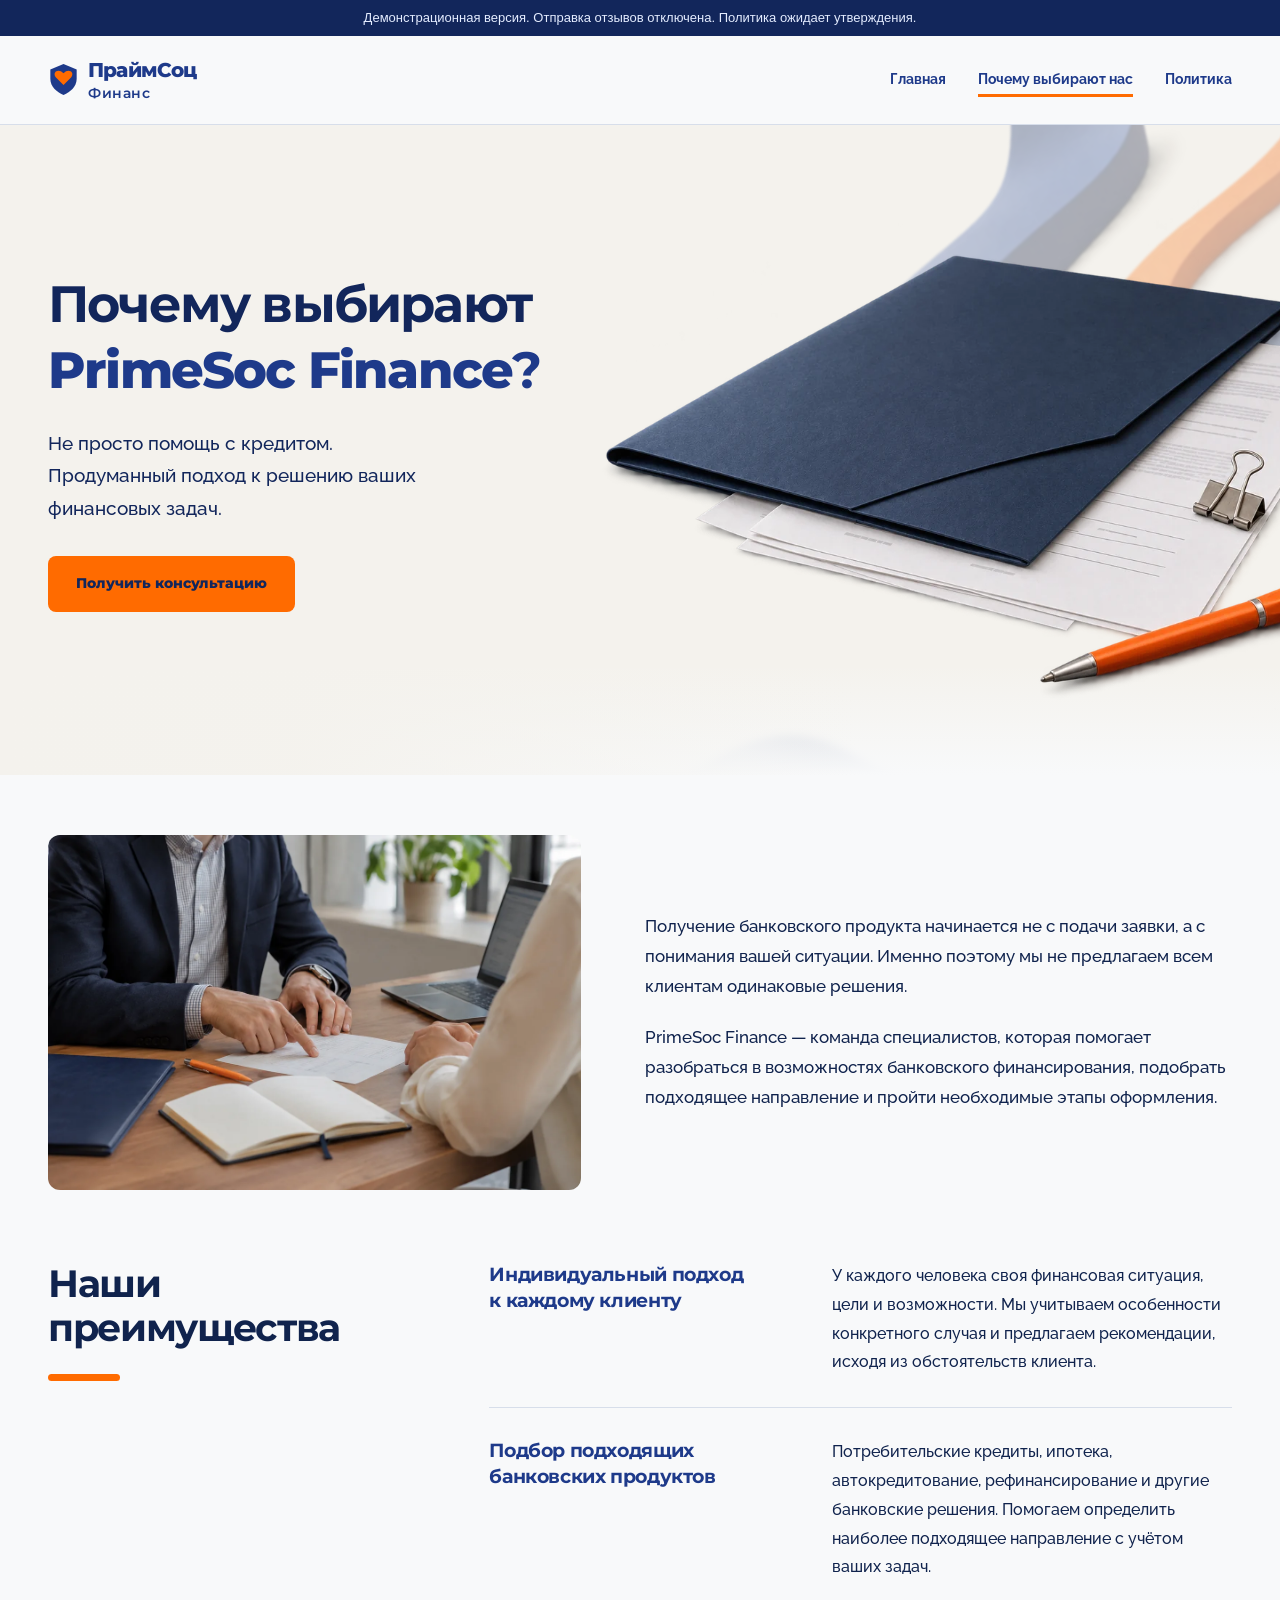
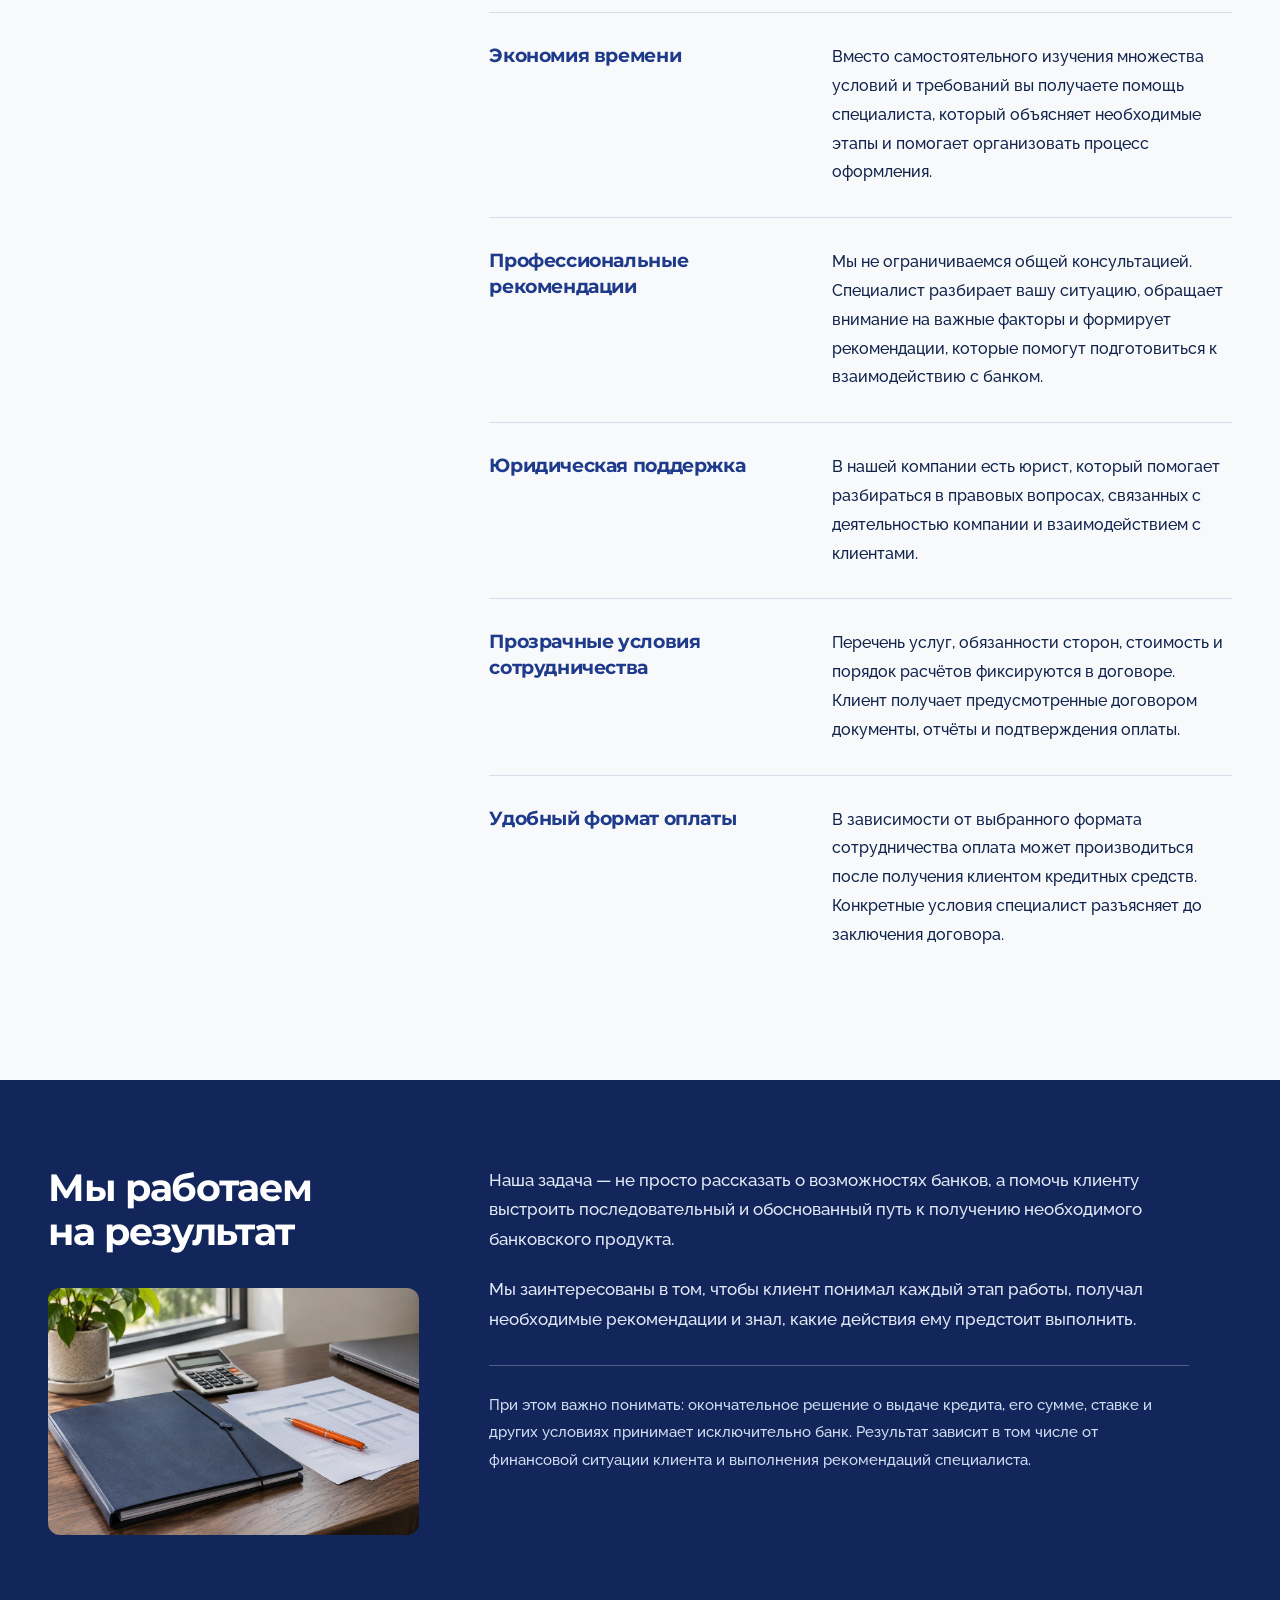
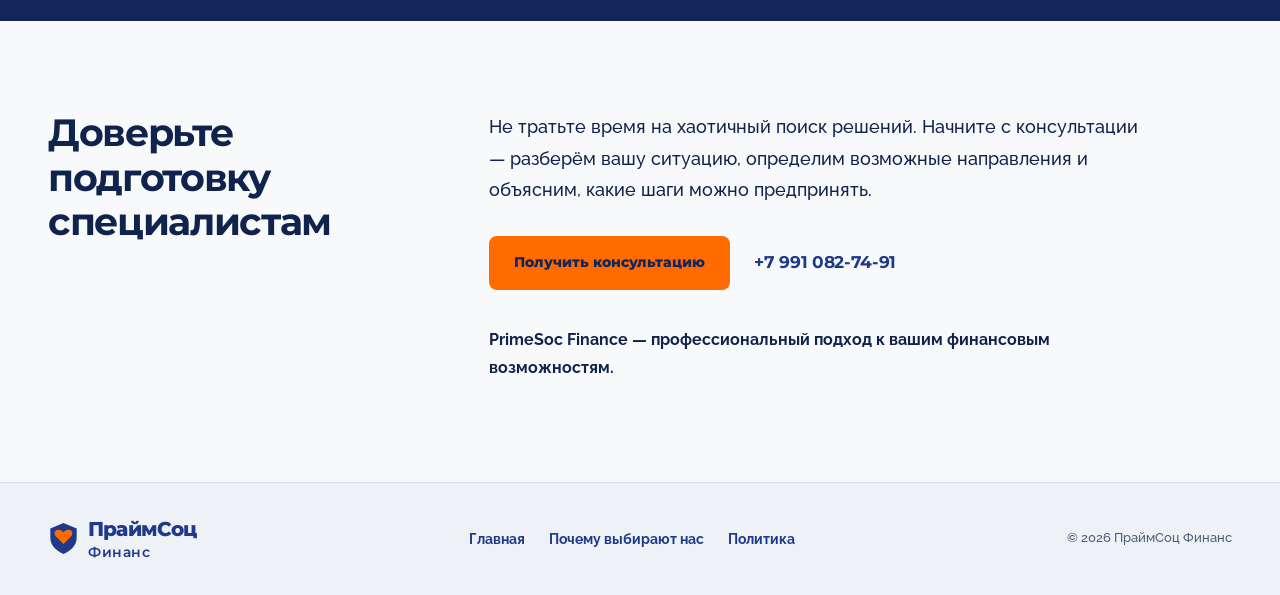
==== consultation.html @ 58617d85 "Publish safe client preview with layered consultation hero" ====
<!doctype html>
<html lang="ru"><head><meta http-equiv="Content-Security-Policy" content="default-src 'self' data:; script-src 'self' 'unsafe-inline'; style-src 'self' 'unsafe-inline'; img-src 'self' data:; font-src 'self'; connect-src 'none'; form-action 'none'; base-uri 'none'; frame-src 'none'; object-src 'none'"><meta name="robots" content="noindex,nofollow"><meta charset="utf-8"><meta name="viewport" content="width=device-width, initial-scale=1"><title>Почему выбирают PrimeSoc Finance? — ПраймСоц Финанс</title><meta name="description" content="Не просто помощь с кредитом. Продуманный подход к решению ваших финансовых задач."><meta name="theme-color" content="#1e3a8a"><link rel="icon" href="favicon.ico"><link rel="stylesheet" href="assets/fonts/fonts.css"><link rel="stylesheet" href="assets/pages.css"><link rel="preload" as="image" href="assets/hero-foreground-1200.webp" imagesrcset="assets/hero-foreground-600.webp 600w, assets/hero-foreground-1200.webp 1200w" imagesizes="(max-width:720px) 100vw, 68vw"><link rel="stylesheet" href="assets/hero-v4.css"><script src="assets/pages.js" defer></script><link rel="stylesheet" href="assets/demo.css"></head><body class="consultation-page"><aside class="demo-banner" aria-label="Режим просмотра">Демонстрационная версия. Отправка отзывов отключена. Политика ожидает утверждения.</aside><a class="skip-link" href="#main">К содержанию</a>
<header class="site-header"><div class="wrap header-inner"><a class="brand" href="index.html" aria-label="ПраймСоц Финанс — главная"><svg class="brand-symbol" viewBox="0 0 40 44" aria-hidden="true"><path d="M20 2 37 9v12c0 10-8 17-17 21C11 38 3 31 3 21V9Z" fill="currentColor"/><path d="M20 29 10 19c-5-7 4-12 10-5 6-7 15-2 10 5Z" fill="#ff6b00"/></svg><span>ПраймСоц <span class="brand-finance">Финанс</span></span></a><nav class="desktop-nav" aria-label="Основная навигация"><a href="index.html">Главная</a><a href="consultation.html" aria-current="page">Почему выбирают нас</a><a href="privacy.html">Политика</a></nav><details class="mobile-nav"><summary aria-label="Открыть меню"><span>Меню</span><svg viewBox="0 0 24 24" aria-hidden="true"><path d="M4 7h16M4 12h16M4 17h16"/></svg></summary><nav aria-label="Мобильная навигация"><a href="index.html">Главная</a><a href="consultation.html" aria-current="page">Почему выбирают нас</a><a href="privacy.html">Политика</a></nav></details></div></header>
<main id="main" tabindex="-1">
<section class="consultation-hero consultation-hero--v4">
<div class="hero-atmosphere" aria-hidden="true"><img class="hero-cloud hero-cloud--upper" src="assets/hero-shapes-720.webp" width="720" height="720" alt="" decoding="async" fetchpriority="low"><img class="hero-cloud hero-cloud--lower" src="assets/hero-shapes-720.webp" width="720" height="720" alt="" decoding="async" fetchpriority="low"></div>
<div class="wrap hero-layout"><div class="hero-copy"><h1>Почему выбирают <span><strong>PrimeSoc Finance</strong>?</span></h1><p class="hero-lead">Не просто помощь с кредитом. Продуманный подход к решению ваших финансовых задач.</p><a class="button" href="tel:+79910827491" aria-label="Получить консультацию: позвонить +7 991 082-74-91">Получить консультацию</a></div></div>
<figure class="hero-foreground"><img src="assets/hero-foreground-1200.webp" srcset="assets/hero-foreground-600.webp 600w, assets/hero-foreground-1200.webp 1200w" sizes="(max-width:720px) 100vw, 68vw" width="1200" height="800" alt="Тематическая иллюстрация: папка с документами, зажимом и оранжевой ручкой" decoding="async" fetchpriority="high"></figure>
</section>
<section class="intro-section wrap" aria-label="Наш подход"><div class="intro-layout"><figure class="intro-photo"><picture><source type="image/webp" srcset="assets/consultation-photo-480.webp 480w, assets/consultation-photo-1200.webp 1200w" sizes="(max-width: 720px) calc(100vw - 40px), 540px"><img src="assets/consultation-photo.jpg" width="960" height="640" alt="Тематическая иллюстрация консультации: обсуждение документов за столом, без лиц" loading="lazy" decoding="async"></picture></figure><div class="intro-copy"><p>Получение банковского продукта начинается не с подачи заявки, а с понимания вашей ситуации. Именно поэтому мы не предлагаем всем клиентам одинаковые решения.</p>
<p>PrimeSoc Finance — команда специалистов, которая помогает разобраться в возможностях банковского финансирования, подобрать подходящее направление и пройти необходимые этапы оформления.</p>
</div></div></section>
<section class="advantages-section wrap" id="advantages"><div class="advantages-layout"><div class="section-heading"><h2>Наши преимущества</h2><div class="section-mark" aria-hidden="true"></div></div><div class="advantages-list"><div class="advantage-row" id="advantage-1"><h3>Индивидуальный подход к каждому клиенту</h3><p>У каждого человека своя финансовая ситуация, цели и возможности. Мы учитываем особенности конкретного случая и предлагаем рекомендации, исходя из обстоятельств клиента.</p></div><div class="advantage-row" id="advantage-2"><h3>Подбор подходящих банковских продуктов</h3><p>Потребительские кредиты, ипотека, автокредитование, рефинансирование и другие банковские решения. Помогаем определить наиболее подходящее направление с учётом ваших задач.</p></div><div class="advantage-row" id="advantage-3"><h3>Экономия времени</h3><p>Вместо самостоятельного изучения множества условий и требований вы получаете помощь специалиста, который объясняет необходимые этапы и помогает организовать процесс оформления.</p></div><div class="advantage-row" id="advantage-4"><h3>Профессиональные рекомендации</h3><p>Мы не ограничиваемся общей консультацией. Специалист разбирает вашу ситуацию, обращает внимание на важные факторы и формирует рекомендации, которые помогут подготовиться к взаимодействию с банком.</p></div><div class="advantage-row" id="advantage-5"><h3>Юридическая поддержка</h3><p>В нашей компании есть юрист, который помогает разбираться в правовых вопросах, связанных с деятельностью компании и взаимодействием с клиентами.</p></div><div class="advantage-row" id="advantage-6"><h3>Прозрачные условия сотрудничества</h3><p>Перечень услуг, обязанности сторон, стоимость и порядок расчётов фиксируются в договоре. Клиент получает предусмотренные договором документы, отчёты и подтверждения оплаты.</p></div><div class="advantage-row" id="advantage-7"><h3>Удобный формат оплаты</h3><p>В зависимости от выбранного формата сотрудничества оплата может производиться после получения клиентом кредитных средств. Конкретные условия специалист разъясняет до заключения договора.</p></div></div></div></section>
<section class="result-section" id="result"><div class="wrap result-layout"><div class="result-side"><h2>Мы работаем на результат</h2><figure class="preparation-photo"><picture><source type="image/webp" srcset="assets/preparation-photo-480.webp 480w, assets/preparation-photo-1200.webp 1200w" sizes="(max-width: 720px) calc(100vw - 40px), 540px"><img src="assets/preparation-photo.jpg" width="960" height="640" alt="Тематическая иллюстрация подготовки документов: синяя папка и оранжевая ручка" loading="lazy" decoding="async"></picture></figure></div><div class="result-copy"><p>Наша задача — не просто рассказать о возможностях банков, а помочь клиенту выстроить последовательный и обоснованный путь к получению необходимого банковского продукта.</p>
<p>Мы заинтересованы в том, чтобы клиент понимал каждый этап работы, получал необходимые рекомендации и знал, какие действия ему предстоит выполнить.</p>
<p class="bank-decision">При этом важно понимать: окончательное решение о выдаче кредита, его сумме, ставке и других условиях принимает исключительно банк. Результат зависит в том числе от финансовой ситуации клиента и выполнения рекомендаций специалиста.</p></div></div></section>
<section class="consultation-section wrap" id="consultation"><div class="consultation-inner"><h2>Доверьте подготовку специалистам</h2><div class="consultation-copy"><p>Не тратьте время на хаотичный поиск решений. Начните с консультации — разберём вашу ситуацию, определим возможные направления и объясним, какие шаги можно предпринять.</p><div class="contact-details"><a class="button" href="tel:+79910827491" aria-label="Получить консультацию: позвонить +7 991 082-74-91">Получить консультацию</a><a class="contact-phone" href="tel:+79910827491">+7 991 082-74-91</a></div><p class="closing-line">PrimeSoc Finance — профессиональный подход к вашим финансовым возможностям.</p></div></div></section>
</main><footer class="site-footer"><div class="wrap footer-inner"><a class="brand" href="index.html" aria-label="ПраймСоц Финанс — главная"><svg class="brand-symbol" viewBox="0 0 40 44" aria-hidden="true"><path d="M20 2 37 9v12c0 10-8 17-17 21C11 38 3 31 3 21V9Z" fill="currentColor"/><path d="M20 29 10 19c-5-7 4-12 10-5 6-7 15-2 10 5Z" fill="#ff6b00"/></svg><span>ПраймСоц <span class="brand-finance">Финанс</span></span></a><nav aria-label="Навигация в подвале"><a href="index.html">Главная</a><a href="consultation.html" aria-current="page">Почему выбирают нас</a><a href="privacy.html">Политика</a></nav><p>© <span data-year>2026</span> ПраймСоц Финанс</p></div></footer></body></html>
---- assets/fonts/fonts.css ----
/* montserrat, cyrillic; Google Fonts, SIL OFL */
@font-face {
  font-family: 'Montserrat';
  font-style: normal;
  font-weight: 400 900;
  font-display: swap;
  src: url(montserrat-cyrillic.woff2) format('woff2');
  unicode-range: U+0301, U+0400-045F, U+0490-0491, U+04B0-04B1, U+2116;
}
/* montserrat, latin; Google Fonts, SIL OFL */
@font-face {
  font-family: 'Montserrat';
  font-style: normal;
  font-weight: 400 900;
  font-display: swap;
  src: url(montserrat-latin.woff2) format('woff2');
  unicode-range: U+0000-00FF, U+0131, U+0152-0153, U+02BB-02BC, U+02C6, U+02DA, U+02DC, U+0304, U+0308, U+0329, U+2000-206F, U+20AC, U+2122, U+2191, U+2193, U+2212, U+2215, U+FEFF, U+FFFD;
}
/* raleway, cyrillic; Google Fonts, SIL OFL */
@font-face {
  font-family: 'Raleway';
  font-style: normal;
  font-weight: 300 700;
  font-display: swap;
  src: url(raleway-cyrillic.woff2) format('woff2');
  unicode-range: U+0301, U+0400-045F, U+0490-0491, U+04B0-04B1, U+2116;
}
/* raleway, latin; Google Fonts, SIL OFL */
@font-face {
  font-family: 'Raleway';
  font-style: normal;
  font-weight: 300 700;
  font-display: swap;
  src: url(raleway-latin.woff2) format('woff2');
  unicode-range: U+0000-00FF, U+0131, U+0152-0153, U+02BB-02BC, U+02C6, U+02DA, U+02DC, U+0304, U+0308, U+0329, U+2000-206F, U+20AC, U+2122, U+2191, U+2193, U+2212, U+2215, U+FEFF, U+FFFD;
}
---- assets/pages.css ----
:root{--navy:#1e3a8a;--navy-deep:#12265b;--ink:#10234d;--orange:#ff6b00;--orange-dark:#b84c00;--paper:#f8f9fa;--line:#d7deea;--muted:#485c7a;--white:#fff;--ease:cubic-bezier(.16,1,.3,1)}
*{box-sizing:border-box}html{scroll-behavior:smooth;scroll-padding-top:110px}body{margin:0;color:var(--ink);background:var(--paper);font-family:Raleway,Arial,sans-serif;font-size:17px;font-weight:500;line-height:1.75}h1,h2,h3,.brand,.button{font-family:Montserrat,Arial,sans-serif}h1,h2,h3,p,figure{margin:0}h1,h2,h3{text-wrap:balance;line-height:1.15;font-weight:700;letter-spacing:-.035em}h1{font-size:clamp(2.25rem,4.4vw,4rem)}h2{font-size:clamp(1.75rem,3vw,2.8rem)}h3{font-size:clamp(1.125rem,1.5vw,1.3rem);line-height:1.35;letter-spacing:-.02em}p+p{margin-top:1.2em}a{color:var(--navy);text-underline-offset:5px;text-decoration-thickness:1px}a:hover{text-decoration-thickness:2px}button,summary,a{-webkit-tap-highlight-color:transparent}button{font:inherit}a:focus-visible,button:focus-visible,summary:focus-visible{outline:3px solid var(--orange-dark);outline-offset:5px}::selection{background:#ffcfab;color:var(--navy-deep)}:target{scroll-margin-top:110px}.wrap{width:min(1200px,calc(100% - 96px));margin-inline:auto}.skip-link{position:fixed;top:10px;left:15px;padding:10px 18px;background:white;z-index:100;transform:translateY(-200%)}.skip-link:focus{transform:none}.site-header{position:sticky;top:0;z-index:20;background:var(--paper);border-bottom:1px solid var(--line)}.header-inner{display:flex;align-items:center;justify-content:space-between;gap:24px;min-height:88px}.brand{display:inline-flex;align-items:center;gap:9px;font-weight:800;font-size:20px;letter-spacing:-.04em;text-decoration:none;white-space:nowrap;line-height:1.2;color:var(--navy)}.brand-symbol{width:31px;height:35px;flex:none}.brand-finance{display:block;font-size:14px;letter-spacing:.04em;font-weight:600;margin-top:3px}.desktop-nav{display:flex;gap:32px;align-items:center}.desktop-nav a,.site-footer nav a{font-size:14px;font-weight:700;text-decoration:none}.desktop-nav a{padding:29px 0}.desktop-nav a[aria-current=page]{text-decoration:underline;text-decoration-color:var(--orange);text-decoration-thickness:3px;text-underline-offset:10px}.mobile-nav{display:none}.button{display:inline-flex;justify-content:center;align-items:center;min-height:54px;max-width:100%;padding:15px 25px;background:var(--orange);color:var(--navy-deep);font-size:14px;line-height:1.4;font-weight:800;border:0;border-radius:8px;text-decoration:none;transition:background .2s,color .2s,box-shadow .3s var(--ease)}.button:hover{background:#f57921;box-shadow:0 7px 20px rgb(30 58 138 / .10);text-decoration:none}.button:disabled{cursor:not-allowed;background:#e2e7ee;color:#526079;box-shadow:none}.consultation-hero{position:relative;padding:64px 0 68px;background:#f5f2ed;overflow:hidden}.hero-layout{display:grid;grid-template-columns:1.1fr 1fr;align-items:center;gap:56px}.hero-copy{padding-block:16px;position:relative;z-index:1}.hero-copy h1{max-width:12ch;color:var(--navy-deep)}.hero-copy h1 span{display:block;color:var(--navy)}.hero-lead{font-size:clamp(1.1rem,1.6vw,1.3rem);line-height:1.6;font-weight:600;max-width:36ch;margin-top:28px}.hero-copy .button{margin-top:34px}.hero-visual{position:relative;align-self:stretch;display:grid;align-items:center;min-width:0}.hero-visual img{width:100%;height:auto;display:block;aspect-ratio:1;object-fit:cover;border-radius:16px}.hero-visual picture{display:block;animation:material-arrive .9s var(--ease) both}.intro-section{padding:60px 0 72px}.intro-copy{max-width:850px;margin-inline:auto;display:grid;grid-template-columns:1fr 1fr;gap:48px}.intro-copy p{margin:0}.advantages-section{padding-bottom:100px}.advantages-layout{display:grid;grid-template-columns:1fr 2fr;gap:70px}.section-heading h2{max-width:10ch}.section-mark{width:72px;height:7px;margin-top:24px;background:var(--orange);border-radius:6px}.section-heading{align-self:start;position:sticky;top:132px}.advantage-row{display:grid;grid-template-columns:.92fr 1.2fr;gap:36px;padding:30px 0;border-top:1px solid var(--line)}.advantage-row:first-child{padding-top:0;border-top:0}.advantage-row h3{color:var(--navy)}.advantage-row p{font-size:16px;line-height:1.8}.result-section{padding:86px 0;background:var(--navy-deep);color:white}.result-layout{display:grid;grid-template-columns:1fr 2fr;gap:70px}.result-layout h2{max-width:11ch}.result-copy{max-width:70ch}.result-copy p{color:#e3eaf7}.result-copy .bank-decision{padding-top:26px;margin-top:30px;border-top:1px solid #506083;font-size:15px;line-height:1.85;color:#d1def4}.consultation-section{padding:90px 0 100px}.consultation-inner{display:grid;grid-template-columns:1fr 2fr;gap:70px}.consultation-inner h2{max-width:13ch}.consultation-copy>p:first-child{max-width:60ch;font-size:18px}.contact-details{margin-top:30px;display:flex;align-items:center;flex-wrap:wrap;gap:14px 24px}.contact-status{font-size:14px;line-height:1.5;color:var(--muted);max-width:24ch}.closing-line{font-weight:700;font-size:16px;max-width:60ch;margin-top:36px!important}.site-footer{border-top:1px solid var(--line);padding:34px 0;background:#eef1f6}.footer-inner{display:flex;justify-content:space-between;align-items:center;gap:30px;flex-wrap:wrap}.site-footer nav{display:flex;gap:24px;flex-wrap:wrap}.site-footer p{font-size:13px;color:var(--muted);margin:0}.policy-main{padding:56px 0 92px}.policy-main>h1{max-width:28ch;font-size:clamp(1.8rem,3vw,2.7rem);margin-bottom:54px;line-height:1.24;letter-spacing:-.025em}.policy-layout{display:grid;grid-template-columns:250px minmax(0,720px);gap:70px}.policy-toc{align-self:start;position:sticky;top:125px}.policy-toc h2{font-size:15px;margin-bottom:18px;letter-spacing:0}.policy-toc a,.policy-mobile-toc a{display:block;font-size:14px;font-weight:600;line-height:1.5;text-decoration:none;margin-top:13px;color:var(--muted)}.policy-toc a:hover,.policy-mobile-toc a:hover{color:var(--navy);text-decoration:underline}.policy-section{margin-top:42px}.policy-section:first-child{margin-top:0}.policy-section h2{font-size:24px;line-height:1.35;letter-spacing:-.02em;margin-bottom:20px}.policy-section p{overflow-wrap:anywhere}.policy-section p+p{margin-top:13px}.policy-section ul{padding-left:22px;margin-top:15px;margin-bottom:0}.policy-section li{padding-left:5px;margin-top:6px}.policy-section li::marker{color:var(--orange-dark)}.policy-mobile-toc{display:none}.policy-body{min-width:0;max-width:72ch}.policy-body:focus{outline:none}::-webkit-scrollbar{width:10px;height:10px}::-webkit-scrollbar-track{background:#edf0f5}::-webkit-scrollbar-thumb{background:#9aabc4;border:2px solid #edf0f5;border-radius:8px}html{scrollbar-color:#9aabc4 #edf0f5}input,textarea{caret-color:var(--orange-dark)}
@keyframes material-arrive{from{clip-path:inset(4% 0 0 0 round 16px);filter:blur(3px)}to{clip-path:inset(0 round 16px);filter:blur(0)}}
@media(max-width:1050px){.wrap{width:calc(100% - 64px)}.hero-layout{gap:32px}.hero-copy h1{font-size:48px}.advantages-layout,.result-layout,.consultation-inner{grid-template-columns:1fr 2fr;gap:38px}.advantage-row{grid-template-columns:1fr;gap:12px}.policy-layout{grid-template-columns:210px minmax(0,1fr);gap:40px}.desktop-nav{gap:22px}.header-inner{min-height:80px}.consultation-hero{padding-block:48px}.intro-copy{gap:30px}}
@media(max-width:720px){body{font-size:16px;line-height:1.8}.wrap{width:calc(100% - 40px)}.header-inner{min-height:72px;gap:14px}.brand{font-size:18px;gap:7px}.brand-finance{font-size:12px}.brand-symbol{width:27px;height:31px}.desktop-nav{display:none}.mobile-nav{display:block;position:relative}.mobile-nav summary{display:flex;gap:9px;align-items:center;cursor:pointer;list-style:none;font-size:14px;font-weight:700;min-height:44px;padding:8px 0 8px 10px}.mobile-nav summary::-webkit-details-marker{display:none}.mobile-nav summary svg{width:23px;height:23px;stroke:currentColor;stroke-width:1.6;fill:none}.mobile-nav[open] summary{color:var(--orange-dark)}.mobile-nav nav{position:absolute;right:0;top:54px;display:grid;width:min(290px,calc(100vw - 40px));padding:10px 18px;background:white;border:1px solid var(--line);border-radius:12px;box-shadow:0 15px 40px rgb(18 38 91 / .12)}.mobile-nav nav a{padding:12px 2px;font-size:14px;font-weight:700;text-decoration:none}.mobile-nav nav a[aria-current=page]{color:var(--orange-dark)}.hero-layout{grid-template-columns:1fr;gap:30px}.consultation-hero{padding:35px 0 32px}.hero-copy{padding:0}.hero-copy h1{font-size:clamp(2rem,8.4vw,3.5rem);max-width:16ch}.hero-lead{font-size:17px;line-height:1.7;margin-top:23px;max-width:42ch}.hero-copy .button{margin-top:25px}.hero-visual img{aspect-ratio:1.34;object-fit:cover;object-position:center 51%;border-radius:12px}.intro-section{padding:36px 0 50px}.intro-copy{grid-template-columns:1fr;gap:19px}.advantages-layout,.result-layout,.consultation-inner{grid-template-columns:1fr;gap:32px}.section-heading{position:static}.section-heading h2,.result-layout h2,.consultation-inner h2{max-width:20ch;font-size:29px}.section-mark{margin-top:20px;width:56px;height:5px}.advantage-row{padding:23px 0;gap:12px}.advantage-row h3{font-size:19px;line-height:1.4;max-width:28ch}.advantage-row p{font-size:16px;line-height:1.8}.advantages-section{padding-bottom:54px}.result-section{padding:45px 0 48px}.result-copy .bank-decision{font-size:15px}.consultation-section{padding:46px 0 54px}.consultation-copy>p:first-child{font-size:16px}.contact-details{align-items:start;gap:12px;flex-direction:column}.contact-status{max-width:none}.closing-line{font-size:15px;margin-top:26px!important}.footer-inner{align-items:start;flex-direction:column;gap:22px}.site-footer nav{gap:15px 22px}.site-footer{padding:28px 0}.policy-main{padding-top:34px;padding-bottom:55px}.policy-main>h1{font-size:28px;line-height:1.3;margin-bottom:27px;letter-spacing:-.025em}.policy-layout{display:block}.policy-toc{display:none}.policy-mobile-toc{display:block;margin-bottom:34px;padding:14px 17px;background:#edf1f7;border-radius:10px}.policy-mobile-toc summary{cursor:pointer;color:var(--navy);font-size:15px;font-weight:700}.policy-mobile-toc nav{padding-bottom:6px}.policy-section h2{font-size:22px}.policy-section{margin-top:33px}.policy-section p{line-height:1.85}.button{font-size:13px;min-height:52px}html{scroll-padding-top:92px}:target{scroll-margin-top:92px}}
@media(prefers-reduced-motion:reduce){html{scroll-behavior:auto}*,*::before,*::after{animation:none!important;transition:none!important}}
@media print{.site-header,.site-footer,.policy-toc,.policy-mobile-toc,.skip-link{display:none}.wrap{width:100%;max-width:none}.policy-main{padding:0}.policy-main>h1{font-size:22pt;margin-bottom:25pt}.policy-layout{display:block}.policy-body{max-width:none}.policy-section{break-inside:avoid}body{background:white;color:black;font-size:11pt}.policy-section h2{font-size:15pt}}

.contact-phone{font-family:Montserrat,Arial,sans-serif;font-size:17px;font-weight:700;letter-spacing:-.02em;text-decoration:none;white-space:nowrap}.contact-phone:hover{text-decoration:underline}

.intro-layout{display:grid;grid-template-columns:1fr 1.1fr;align-items:center;gap:64px}.intro-layout .intro-copy{display:block;max-width:65ch;margin:0}.intro-layout .intro-copy p+p{margin-top:22px}.intro-photo img,.preparation-photo img{display:block;width:100%;height:auto;aspect-ratio:3/2;object-fit:cover;border-radius:12px}.intro-photo picture,.preparation-photo picture{display:block}.preparation-photo{margin-top:34px}.result-side{min-width:0}.result-side h2{max-width:12ch}
@media(max-width:1050px){.intro-layout{gap:32px}}
@media(max-width:720px){.intro-layout{grid-template-columns:1fr;gap:26px}.intro-layout .intro-copy p+p{margin-top:18px}.preparation-photo{margin-top:26px;max-width:520px}.result-side h2{max-width:20ch}.intro-section{padding-top:36px}.intro-photo img{aspect-ratio:3/2}}
---- assets/hero-v4.css ----
/* Separate photographic foreground and atmospheric decorative layers. */
.consultation-hero--v4{isolation:isolate;background:#f4f2ed;color:var(--navy-deep);min-height:650px;padding:60px 0 72px;display:flex;align-items:center}
.consultation-hero--v4::after{content:"";position:absolute;z-index:0;inset:0;pointer-events:none;background:linear-gradient(90deg,#f4f2ed 0%,rgb(244 242 237 / .95) 23%,transparent 67%),linear-gradient(0deg,#f8f9fa,transparent 17%)}
.consultation-hero--v4 .hero-layout{position:relative;z-index:3;display:block;min-height:510px;align-content:center;pointer-events:none}
.consultation-hero--v4 .hero-copy{padding:0;max-width:530px;pointer-events:auto}
.consultation-hero--v4 .hero-copy h1{max-width:none;font-size:clamp(2.4rem,4vw,3.45rem);line-height:1.13;letter-spacing:-.035em}
.consultation-hero--v4 .hero-copy h1 span{margin-top:8px}.consultation-hero--v4 .hero-copy h1 strong{font-weight:800}
.consultation-hero--v4 .hero-lead{max-width:33ch;font-size:19px;line-height:1.7;font-weight:500;margin-top:28px}
.consultation-hero--v4 .hero-copy .button{margin-top:32px;min-height:56px;padding-inline:28px}
.hero-atmosphere{position:absolute;inset:0;z-index:-1;pointer-events:none;overflow:hidden}
.hero-cloud{position:absolute;object-fit:contain;filter:blur(1px);opacity:.34}
.hero-cloud--upper{width:620px;height:620px;right:-130px;top:-340px;transform:rotate(-26deg)}
.hero-cloud--lower{width:480px;height:480px;left:37%;bottom:-310px;transform:rotate(25deg);opacity:.2;filter:blur(4px)}
.hero-foreground{position:absolute;z-index:2;pointer-events:none;margin:0;width:min(940px,68vw);right:-14%;top:50%;transform:translateY(-44%)}
.hero-foreground img{display:block;width:100%;height:auto;border:0;border-radius:0;box-shadow:none}
@media(min-width:1700px){.hero-foreground{right:calc((100vw - 1600px)/2 - 40px)}}
@media(max-width:1050px) and (min-width:721px){.consultation-hero--v4{min-height:580px;padding:48px 0}.consultation-hero--v4 .hero-layout{min-height:460px}.consultation-hero--v4 .hero-copy{max-width:48%}.consultation-hero--v4 .hero-copy h1{font-size:clamp(2rem,4.4vw,2.9rem)}.consultation-hero--v4 .hero-lead{font-size:17px;margin-top:24px}.hero-foreground{right:-20%;width:73vw;transform:translateY(-35%)}.hero-cloud--upper{right:-270px;top:-330px}}
@media(max-width:720px){.consultation-hero--v4{display:flex;flex-direction:column;align-items:stretch;min-height:0;padding:34px 0 0}.consultation-hero--v4 .hero-layout{order:0;min-height:0;width:calc(100% - 40px)}.consultation-hero--v4 .hero-copy{max-width:none}.consultation-hero--v4 .hero-copy h1{font-size:clamp(2rem,8.2vw,2.8rem);line-height:1.14}.consultation-hero--v4 .hero-copy h1 span{margin-top:5px}.consultation-hero--v4 .hero-lead{font-size:17px;line-height:1.7;margin-top:22px;max-width:40ch}.consultation-hero--v4 .hero-copy .button{margin-top:25px;min-height:52px;padding-inline:24px}.hero-foreground{position:relative;order:1;inset:auto;width:118%;max-width:none;align-self:center;transform:none;margin:2px -9% -12px}.hero-cloud--upper{width:340px;height:340px;right:-195px;top:-125px;opacity:.23}.hero-cloud--lower{width:340px;height:340px;left:-170px;bottom:-170px;opacity:.17}.consultation-hero--v4::after{background:linear-gradient(0deg,#f8f9fa,transparent 12%)}}
---- assets/demo.css ----
.demo-banner{font:500 13px/1.5 Arial,sans-serif;color:#e4ecff;background:#12265b;padding:8px 20px;text-align:center}.demo-form-note,.demo-review-note{font-size:14px!important;line-height:1.7!important;padding:20px;color:#40516e;text-align:center}.demo-review-note{max-width:650px;margin:auto}#whatsappBtn{display:none!important}.review-form-container button:disabled{opacity:.65;cursor:not-allowed}@media(max-width:720px){.demo-banner{font-size:12px;padding:8px 15px}}
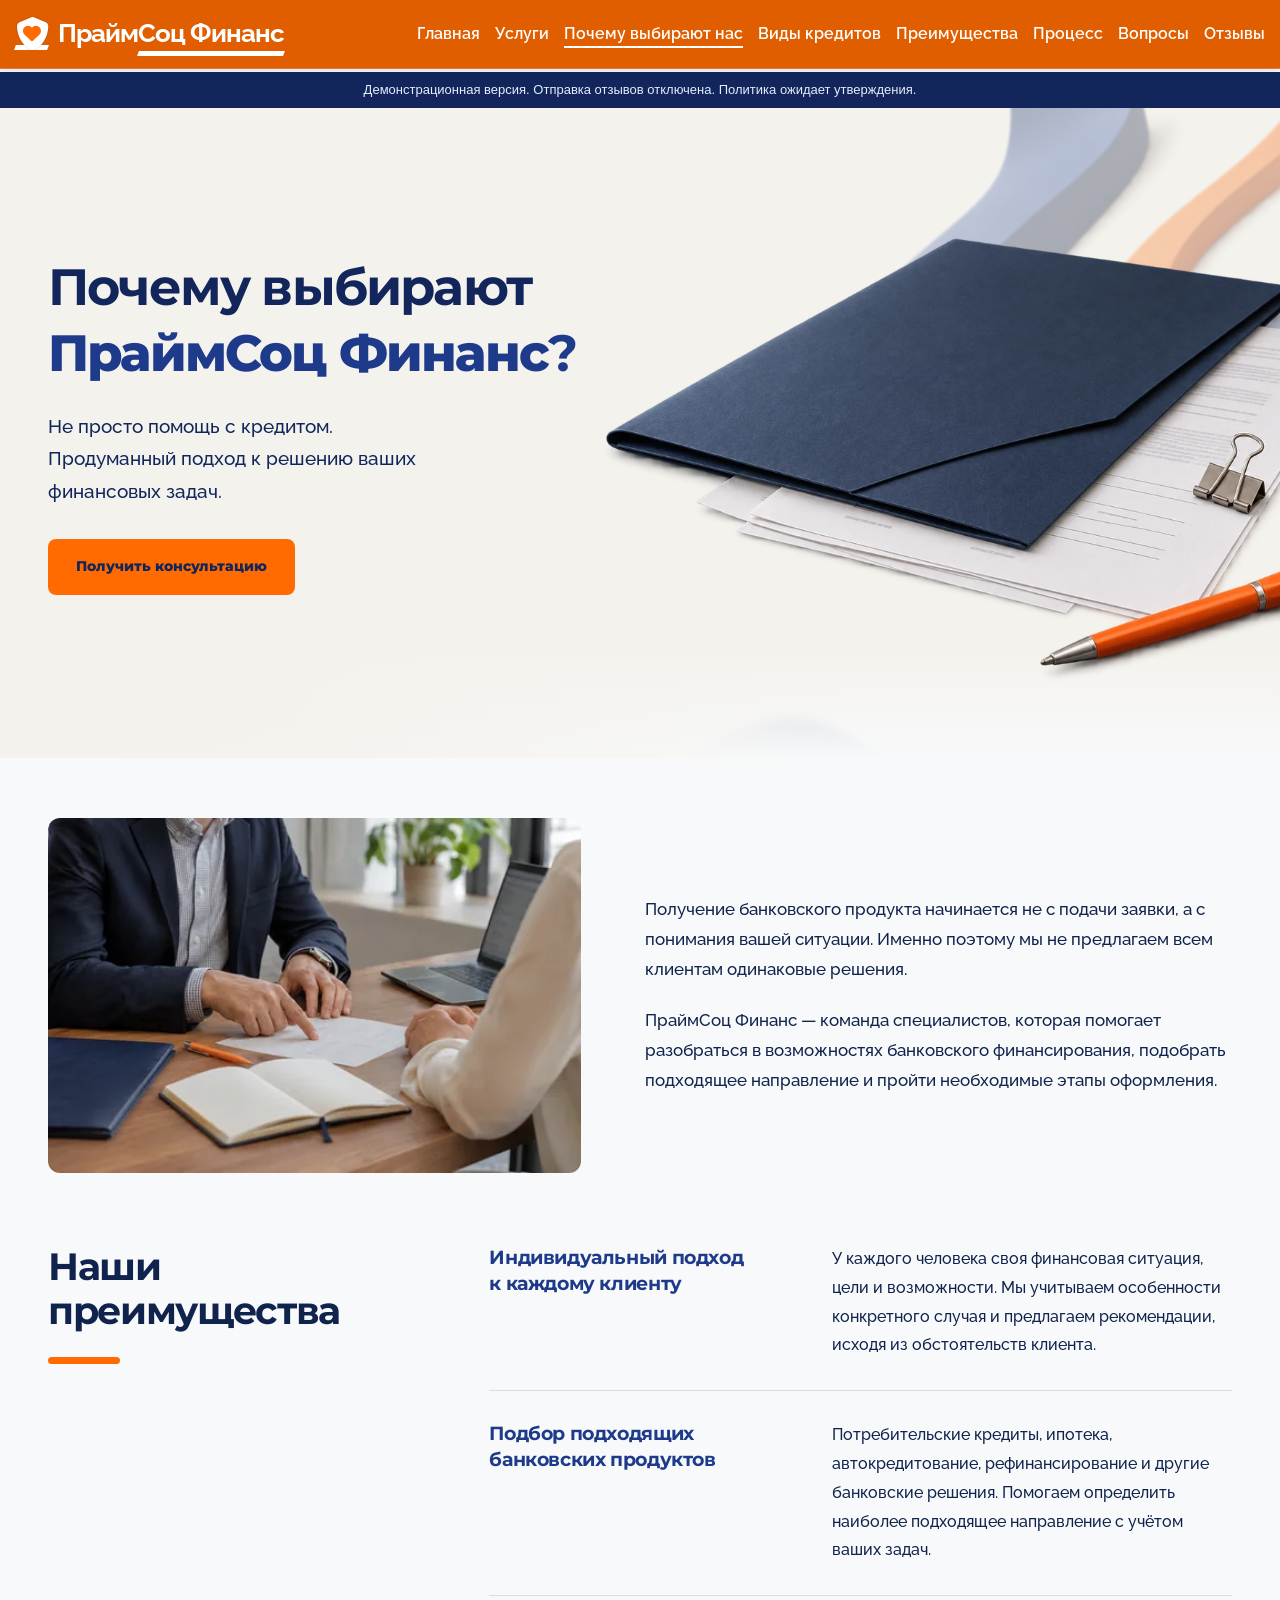
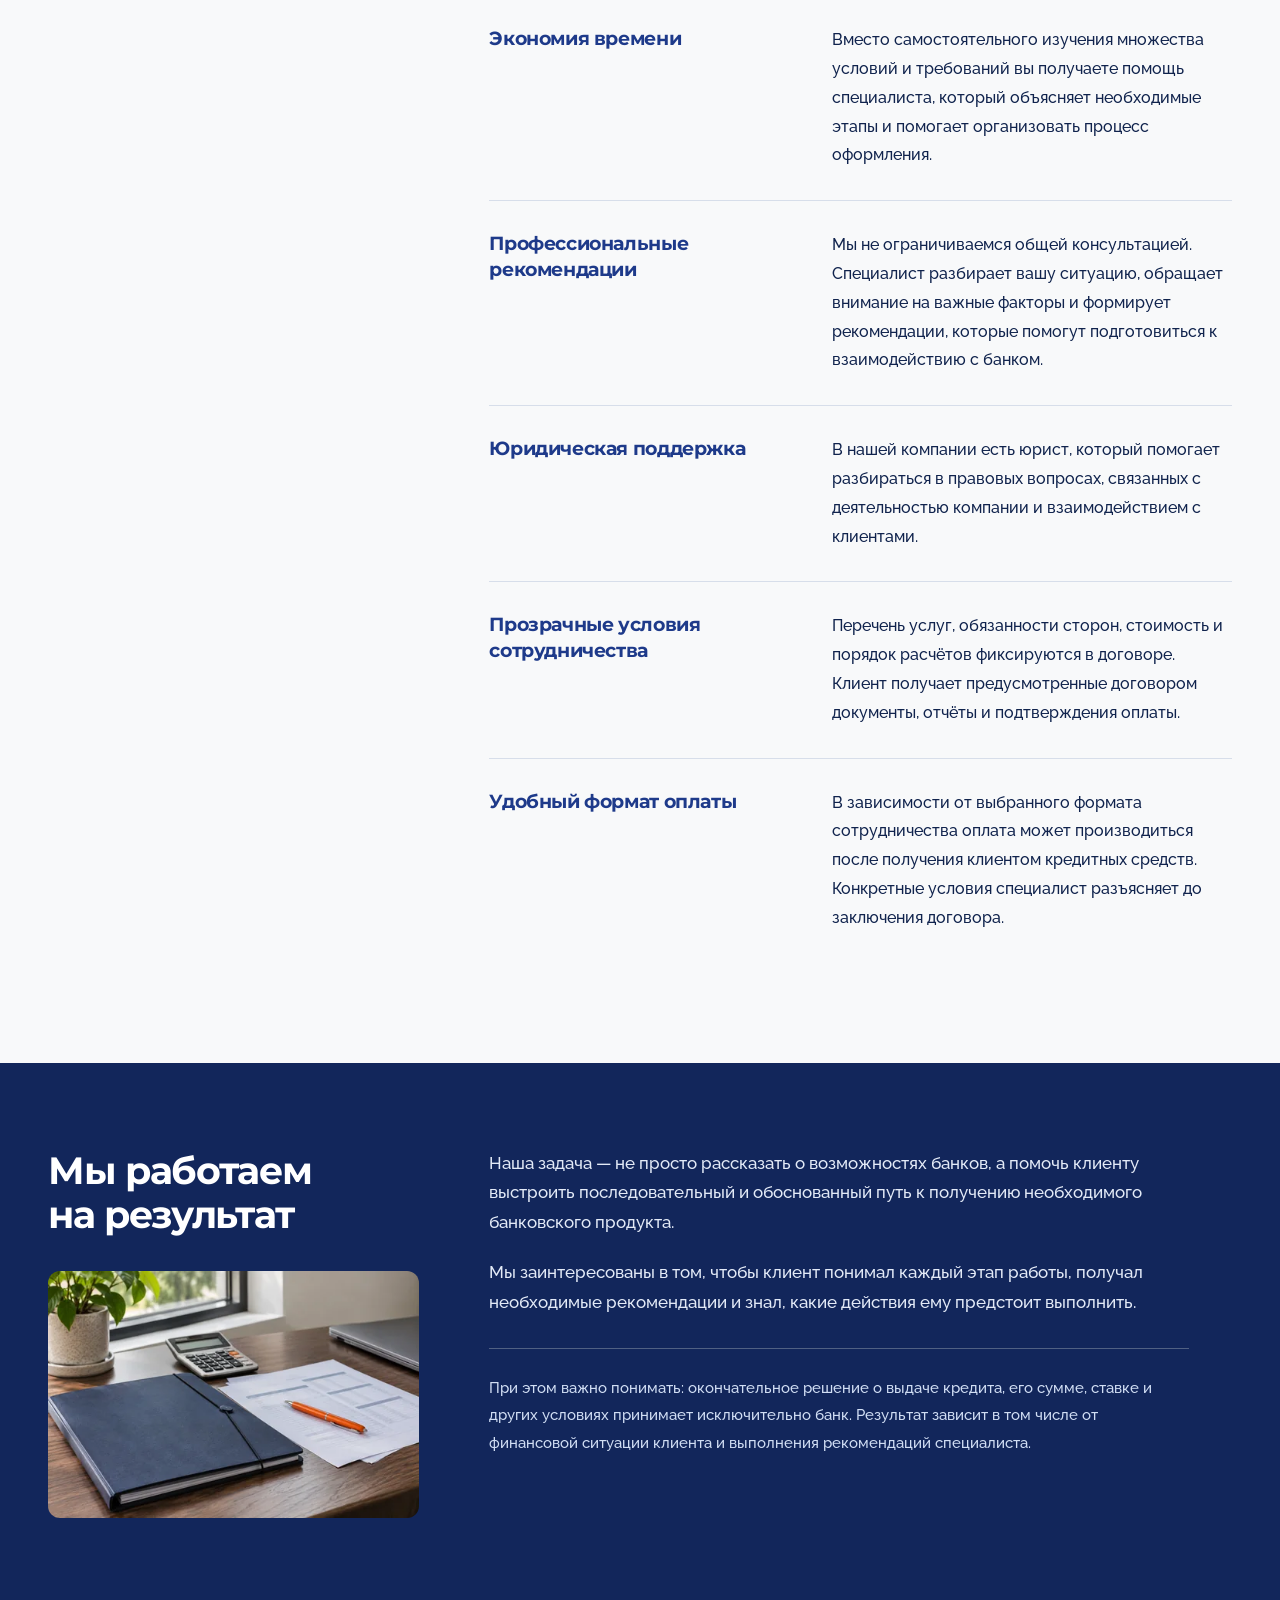
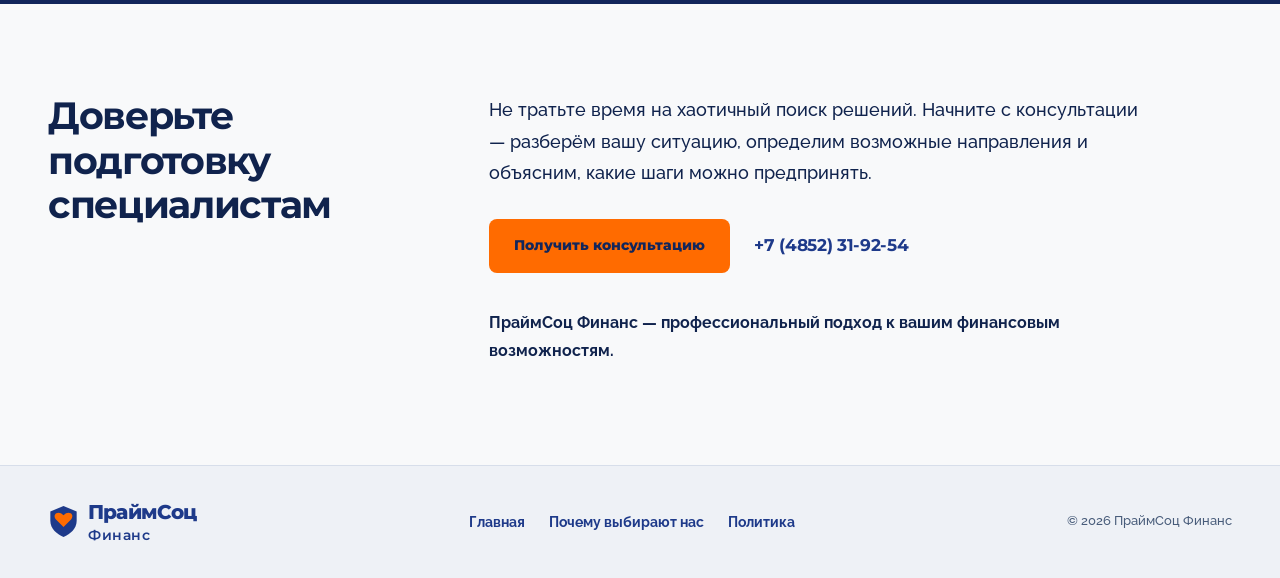
==== commit 990f3e60: "Apply client phone, Cyrillic brand and original shared navigation" ====
--- a/consultation.html
+++ b/consultation.html
@@ -1,18 +1,38 @@
 <!doctype html>
-<html lang="ru"><head><meta http-equiv="Content-Security-Policy" content="default-src 'self' data:; script-src 'self' 'unsafe-inline'; style-src 'self' 'unsafe-inline'; img-src 'self' data:; font-src 'self'; connect-src 'none'; form-action 'none'; base-uri 'none'; frame-src 'none'; object-src 'none'"><meta name="robots" content="noindex,nofollow"><meta charset="utf-8"><meta name="viewport" content="width=device-width, initial-scale=1"><title>Почему выбирают PrimeSoc Finance? — ПраймСоц Финанс</title><meta name="description" content="Не просто помощь с кредитом. Продуманный подход к решению ваших финансовых задач."><meta name="theme-color" content="#1e3a8a"><link rel="icon" href="favicon.ico"><link rel="stylesheet" href="assets/fonts/fonts.css"><link rel="stylesheet" href="assets/pages.css"><link rel="preload" as="image" href="assets/hero-foreground-1200.webp" imagesrcset="assets/hero-foreground-600.webp 600w, assets/hero-foreground-1200.webp 1200w" imagesizes="(max-width:720px) 100vw, 68vw"><link rel="stylesheet" href="assets/hero-v4.css"><script src="assets/pages.js" defer></script><link rel="stylesheet" href="assets/demo.css"></head><body class="consultation-page"><aside class="demo-banner" aria-label="Режим просмотра">Демонстрационная версия. Отправка отзывов отключена. Политика ожидает утверждения.</aside><a class="skip-link" href="#main">К содержанию</a>
-<header class="site-header"><div class="wrap header-inner"><a class="brand" href="index.html" aria-label="ПраймСоц Финанс — главная"><svg class="brand-symbol" viewBox="0 0 40 44" aria-hidden="true"><path d="M20 2 37 9v12c0 10-8 17-17 21C11 38 3 31 3 21V9Z" fill="currentColor"/><path d="M20 29 10 19c-5-7 4-12 10-5 6-7 15-2 10 5Z" fill="#ff6b00"/></svg><span>ПраймСоц <span class="brand-finance">Финанс</span></span></a><nav class="desktop-nav" aria-label="Основная навигация"><a href="index.html">Главная</a><a href="consultation.html" aria-current="page">Почему выбирают нас</a><a href="privacy.html">Политика</a></nav><details class="mobile-nav"><summary aria-label="Открыть меню"><span>Меню</span><svg viewBox="0 0 24 24" aria-hidden="true"><path d="M4 7h16M4 12h16M4 17h16"/></svg></summary><nav aria-label="Мобильная навигация"><a href="index.html">Главная</a><a href="consultation.html" aria-current="page">Почему выбирают нас</a><a href="privacy.html">Политика</a></nav></details></div></header>
+<html lang="ru"><head><meta http-equiv="Content-Security-Policy" content="default-src 'self' data:; script-src 'self' 'unsafe-inline'; style-src 'self' 'unsafe-inline'; img-src 'self' data:; font-src 'self'; connect-src 'none'; form-action 'none'; base-uri 'none'; frame-src 'none'; object-src 'none'"><meta name="robots" content="noindex,nofollow"><meta charset="utf-8"><meta name="viewport" content="width=device-width, initial-scale=1"><title>Почему выбирают ПраймСоц Финанс? — ПраймСоц Финанс</title><meta name="description" content="Не просто помощь с кредитом. Продуманный подход к решению ваших финансовых задач."><meta name="theme-color" content="#1e3a8a"><link rel="icon" href="favicon.ico"><link rel="stylesheet" href="assets/fonts/fonts.css"><link rel="stylesheet" href="assets/pages.css"><link rel="preload" as="image" href="assets/hero-foreground-1200.webp" imagesrcset="assets/hero-foreground-600.webp 600w, assets/hero-foreground-1200.webp 1200w" imagesizes="(max-width:720px) 100vw, 68vw"><link rel="stylesheet" href="assets/hero-v4.css"><script src="assets/pages.js" defer></script><link rel="stylesheet" href="assets/shared-menu.css"><script src="assets/shared-menu.js" defer></script><link rel="stylesheet" href="assets/demo.css"></head><body class="shared-menu-page consultation-page"><aside class="demo-banner" aria-label="Режим просмотра">Демонстрационная версия. Отправка отзывов отключена. Политика ожидает утверждения.</aside><a class="skip-link" href="#main">К содержанию</a>
+<header class="site-menu">
+        <div class="container header-container">
+            <a href="index.html" class="logo" aria-label="ПраймСоц Финанс — главная">
+                <span class="logo-icon"><i class="fas fa-shield logo-shield" aria-hidden="true"></i><i class="fas fa-heart logo-heart" aria-hidden="true"></i></span>
+                Прайм<span>Соц Финанс</span>
+            </a>
+            <nav class="nav-container" aria-label="Основная навигация">
+                <ul class="nav-menu" id="navMenu">
+                    <li><a href="index.html">Главная</a></li>
+                    <li><a href="index.html#services">Услуги</a></li>
+                    <li><a href="consultation.html" class="active" aria-current="page">Почему выбирают нас</a></li>
+                    <li><a href="index.html#loan-types">Виды кредитов</a></li>
+                    <li><a href="index.html#advantages">Преимущества</a></li>
+                    <li><a href="index.html#process">Процесс</a></li>
+                    <li><a href="index.html#faq">Вопросы</a></li>
+                    <li><a href="index.html#testimonials">Отзывы</a></li>
+                </ul>
+                <button class="mobile-menu-btn" id="mobileMenuBtn" type="button" aria-label="Открыть меню" aria-controls="navMenu" aria-expanded="false"><i class="fas fa-bars" aria-hidden="true"></i></button>
+            </nav>
+        </div>
+    </header>
 <main id="main" tabindex="-1">
 <section class="consultation-hero consultation-hero--v4">
 <div class="hero-atmosphere" aria-hidden="true"><img class="hero-cloud hero-cloud--upper" src="assets/hero-shapes-720.webp" width="720" height="720" alt="" decoding="async" fetchpriority="low"><img class="hero-cloud hero-cloud--lower" src="assets/hero-shapes-720.webp" width="720" height="720" alt="" decoding="async" fetchpriority="low"></div>
-<div class="wrap hero-layout"><div class="hero-copy"><h1>Почему выбирают <span><strong>PrimeSoc Finance</strong>?</span></h1><p class="hero-lead">Не просто помощь с кредитом. Продуманный подход к решению ваших финансовых задач.</p><a class="button" href="tel:+79910827491" aria-label="Получить консультацию: позвонить +7 991 082-74-91">Получить консультацию</a></div></div>
+<div class="wrap hero-layout"><div class="hero-copy"><h1>Почему выбирают <span><strong>ПраймСоц Финанс</strong>?</span></h1><p class="hero-lead">Не просто помощь с кредитом. Продуманный подход к решению ваших финансовых задач.</p><a class="button" href="tel:+74852319254" aria-label="Получить консультацию: позвонить +7 (4852) 31-92-54">Получить консультацию</a></div></div>
 <figure class="hero-foreground"><img src="assets/hero-foreground-1200.webp" srcset="assets/hero-foreground-600.webp 600w, assets/hero-foreground-1200.webp 1200w" sizes="(max-width:720px) 100vw, 68vw" width="1200" height="800" alt="Тематическая иллюстрация: папка с документами, зажимом и оранжевой ручкой" decoding="async" fetchpriority="high"></figure>
 </section>
 <section class="intro-section wrap" aria-label="Наш подход"><div class="intro-layout"><figure class="intro-photo"><picture><source type="image/webp" srcset="assets/consultation-photo-480.webp 480w, assets/consultation-photo-1200.webp 1200w" sizes="(max-width: 720px) calc(100vw - 40px), 540px"><img src="assets/consultation-photo.jpg" width="960" height="640" alt="Тематическая иллюстрация консультации: обсуждение документов за столом, без лиц" loading="lazy" decoding="async"></picture></figure><div class="intro-copy"><p>Получение банковского продукта начинается не с подачи заявки, а с понимания вашей ситуации. Именно поэтому мы не предлагаем всем клиентам одинаковые решения.</p>
-<p>PrimeSoc Finance — команда специалистов, которая помогает разобраться в возможностях банковского финансирования, подобрать подходящее направление и пройти необходимые этапы оформления.</p>
+<p>ПраймСоц Финанс — команда специалистов, которая помогает разобраться в возможностях банковского финансирования, подобрать подходящее направление и пройти необходимые этапы оформления.</p>
 </div></div></section>
 <section class="advantages-section wrap" id="advantages"><div class="advantages-layout"><div class="section-heading"><h2>Наши преимущества</h2><div class="section-mark" aria-hidden="true"></div></div><div class="advantages-list"><div class="advantage-row" id="advantage-1"><h3>Индивидуальный подход к каждому клиенту</h3><p>У каждого человека своя финансовая ситуация, цели и возможности. Мы учитываем особенности конкретного случая и предлагаем рекомендации, исходя из обстоятельств клиента.</p></div><div class="advantage-row" id="advantage-2"><h3>Подбор подходящих банковских продуктов</h3><p>Потребительские кредиты, ипотека, автокредитование, рефинансирование и другие банковские решения. Помогаем определить наиболее подходящее направление с учётом ваших задач.</p></div><div class="advantage-row" id="advantage-3"><h3>Экономия времени</h3><p>Вместо самостоятельного изучения множества условий и требований вы получаете помощь специалиста, который объясняет необходимые этапы и помогает организовать процесс оформления.</p></div><div class="advantage-row" id="advantage-4"><h3>Профессиональные рекомендации</h3><p>Мы не ограничиваемся общей консультацией. Специалист разбирает вашу ситуацию, обращает внимание на важные факторы и формирует рекомендации, которые помогут подготовиться к взаимодействию с банком.</p></div><div class="advantage-row" id="advantage-5"><h3>Юридическая поддержка</h3><p>В нашей компании есть юрист, который помогает разбираться в правовых вопросах, связанных с деятельностью компании и взаимодействием с клиентами.</p></div><div class="advantage-row" id="advantage-6"><h3>Прозрачные условия сотрудничества</h3><p>Перечень услуг, обязанности сторон, стоимость и порядок расчётов фиксируются в договоре. Клиент получает предусмотренные договором документы, отчёты и подтверждения оплаты.</p></div><div class="advantage-row" id="advantage-7"><h3>Удобный формат оплаты</h3><p>В зависимости от выбранного формата сотрудничества оплата может производиться после получения клиентом кредитных средств. Конкретные условия специалист разъясняет до заключения договора.</p></div></div></div></section>
 <section class="result-section" id="result"><div class="wrap result-layout"><div class="result-side"><h2>Мы работаем на результат</h2><figure class="preparation-photo"><picture><source type="image/webp" srcset="assets/preparation-photo-480.webp 480w, assets/preparation-photo-1200.webp 1200w" sizes="(max-width: 720px) calc(100vw - 40px), 540px"><img src="assets/preparation-photo.jpg" width="960" height="640" alt="Тематическая иллюстрация подготовки документов: синяя папка и оранжевая ручка" loading="lazy" decoding="async"></picture></figure></div><div class="result-copy"><p>Наша задача — не просто рассказать о возможностях банков, а помочь клиенту выстроить последовательный и обоснованный путь к получению необходимого банковского продукта.</p>
 <p>Мы заинтересованы в том, чтобы клиент понимал каждый этап работы, получал необходимые рекомендации и знал, какие действия ему предстоит выполнить.</p>
 <p class="bank-decision">При этом важно понимать: окончательное решение о выдаче кредита, его сумме, ставке и других условиях принимает исключительно банк. Результат зависит в том числе от финансовой ситуации клиента и выполнения рекомендаций специалиста.</p></div></div></section>
-<section class="consultation-section wrap" id="consultation"><div class="consultation-inner"><h2>Доверьте подготовку специалистам</h2><div class="consultation-copy"><p>Не тратьте время на хаотичный поиск решений. Начните с консультации — разберём вашу ситуацию, определим возможные направления и объясним, какие шаги можно предпринять.</p><div class="contact-details"><a class="button" href="tel:+79910827491" aria-label="Получить консультацию: позвонить +7 991 082-74-91">Получить консультацию</a><a class="contact-phone" href="tel:+79910827491">+7 991 082-74-91</a></div><p class="closing-line">PrimeSoc Finance — профессиональный подход к вашим финансовым возможностям.</p></div></div></section>
+<section class="consultation-section wrap" id="consultation"><div class="consultation-inner"><h2>Доверьте подготовку специалистам</h2><div class="consultation-copy"><p>Не тратьте время на хаотичный поиск решений. Начните с консультации — разберём вашу ситуацию, определим возможные направления и объясним, какие шаги можно предпринять.</p><div class="contact-details"><a class="button" href="tel:+74852319254" aria-label="Получить консультацию: позвонить +7 (4852) 31-92-54">Получить консультацию</a><a class="contact-phone" href="tel:+74852319254">+7 (4852) 31-92-54</a></div><p class="closing-line">ПраймСоц Финанс — профессиональный подход к вашим финансовым возможностям.</p></div></div></section>
 </main><footer class="site-footer"><div class="wrap footer-inner"><a class="brand" href="index.html" aria-label="ПраймСоц Финанс — главная"><svg class="brand-symbol" viewBox="0 0 40 44" aria-hidden="true"><path d="M20 2 37 9v12c0 10-8 17-17 21C11 38 3 31 3 21V9Z" fill="currentColor"/><path d="M20 29 10 19c-5-7 4-12 10-5 6-7 15-2 10 5Z" fill="#ff6b00"/></svg><span>ПраймСоц <span class="brand-finance">Финанс</span></span></a><nav aria-label="Навигация в подвале"><a href="index.html">Главная</a><a href="consultation.html" aria-current="page">Почему выбирают нас</a><a href="privacy.html">Политика</a></nav><p>© <span data-year>2026</span> ПраймСоц Финанс</p></div></footer></body></html>
--- a/assets/shared-menu.css
+++ b/assets/shared-menu.css
@@ -0,0 +1,22 @@
+/* Original navigation from the source site, scoped to all three pages. */
+@font-face{font-family:"Header Icons";src:url("header-icons.woff2") format("woff2");font-weight:900;font-style:normal;font-display:block}
+.site-menu{padding:12px 0;position:fixed;top:0;left:0;width:100%;z-index:1000;background:#e05e00;border-bottom:1px solid rgb(255 255 255 / .2);box-shadow:0 2px 10px rgb(0 0 0 / .1);font-family:Raleway,Arial,sans-serif;line-height:1.7}
+.site-menu .header-container{display:flex;justify-content:space-between;align-items:center;width:100%;max-width:1400px;margin:0 auto;padding:0 15px;gap:0}
+.site-menu .logo{display:flex;align-items:center;font-weight:900;font-size:clamp(1.3rem,4.5vw,1.6rem);color:white;text-decoration:none;letter-spacing:-1px;position:relative;z-index:1002;line-height:1.7;white-space:nowrap}
+.site-menu .logo span{position:relative}.site-menu .logo span::before{content:"";position:absolute;bottom:0;left:0;width:100%;height:5px;background:white;transform:skewX(-20deg);z-index:-1}
+.site-menu .logo-icon{display:inline-flex;align-items:center;justify-content:center;width:1.3em;height:1.3em;margin-right:10px;position:relative}
+.site-menu .logo-shield{position:absolute;color:white;font-size:1.3em;z-index:1;text-shadow:0 0 2px rgb(0 0 0 / .2)}
+.site-menu .logo-heart{position:absolute;color:#ff6b00;font-size:.7em;z-index:2;top:50%;left:50%;transform:translate(-50%,-50%)}
+.site-menu .fas{font-family:"Header Icons"!important;font-weight:900;font-style:normal;line-height:1;-webkit-font-smoothing:antialiased}.site-menu .fa-shield::before{content:"\f132"}.site-menu .fa-heart::before{content:"\f004"}.site-menu .fa-bars::before{content:"\f0c9"}.site-menu .fa-times::before{content:"\f00d"}
+.site-menu .nav-container{display:flex;align-items:center}.site-menu .nav-menu{display:flex;list-style:none;transition:all .4s ease;margin:0;padding:0}.site-menu .nav-menu li{margin:0 0 0 15px;padding:0}
+.site-menu .nav-menu a{color:white;text-decoration:none;font-weight:600;font-size:clamp(.85rem,3vw,1rem);transition:all .3s;position:relative;padding:5px 0;letter-spacing:normal;line-height:1.7;white-space:nowrap;text-underline-offset:initial}
+.site-menu .nav-menu a::after{content:"";position:absolute;bottom:0;left:0;width:0;height:2px;background:white;transition:width .3s}.site-menu .nav-menu a:hover::after,.site-menu .nav-menu a.active::after{width:100%}
+.site-menu .mobile-menu-btn{display:none;background:none;border:none;font-size:1.6rem;color:white;cursor:pointer;z-index:1001;padding:8px;line-height:normal;min-width:44px;min-height:44px}
+.site-menu a:focus-visible,.site-menu button:focus-visible{outline:3px solid #12265b;outline-offset:4px}.shared-menu-page{padding-top:70px}.shared-menu-page .skip-link{z-index:1003}
+@media(max-width:1240px){.site-menu .mobile-menu-btn{display:block}.site-menu .nav-menu{position:fixed;top:0;right:-100%;width:280px;height:100vh;height:100dvh;background:#e05e00;flex-direction:column;padding:90px 25px 25px;z-index:1000;transition:right .3s;overflow-y:auto;visibility:hidden;pointer-events:none}.site-menu .nav-menu.active{right:0;visibility:visible;pointer-events:auto}.site-menu .nav-menu li{margin:0 0 18px}.site-menu .nav-menu a{white-space:normal}}
+@media(max-width:767px){.shared-menu-page{padding-top:60px}}
+@supports(padding:max(0px)){.site-menu{padding-left:env(safe-area-inset-left);padding-right:env(safe-area-inset-right)}.site-menu .header-container{padding-left:max(15px,env(safe-area-inset-left));padding-right:max(15px,env(safe-area-inset-right))}}
+@media(prefers-reduced-motion:reduce){.site-menu,.site-menu *,.site-menu *::after{transition:none!important}}
+@media print{.site-menu{display:none}.shared-menu-page{padding-top:0}}
+
+.site-menu ~ section[id]{scroll-margin-top:84px}
--- a/assets/demo.css
+++ b/assets/demo.css
@@ -1 +1 @@
-.demo-banner{font:500 13px/1.5 Arial,sans-serif;color:#e4ecff;background:#12265b;padding:8px 20px;text-align:center}.demo-form-note,.demo-review-note{font-size:14px!important;line-height:1.7!important;padding:20px;color:#40516e;text-align:center}.demo-review-note{max-width:650px;margin:auto}#whatsappBtn{display:none!important}.review-form-container button:disabled{opacity:.65;cursor:not-allowed}@media(max-width:720px){.demo-banner{font-size:12px;padding:8px 15px}}+body:has(.demo-banner){padding-top:72px}.demo-banner{font:500 13px/1.5 Arial,sans-serif;color:#e4ecff;background:#12265b;padding:8px 20px;text-align:center}.demo-form-note,.demo-review-note{font-size:14px!important;line-height:1.7!important;padding:20px;color:#40516e;text-align:center}.demo-review-note{max-width:650px;margin:auto}#whatsappBtn{display:none!important}.review-form-container button:disabled{opacity:.65;cursor:not-allowed}@media(max-width:720px){.demo-banner{font-size:12px;padding:8px 15px}}
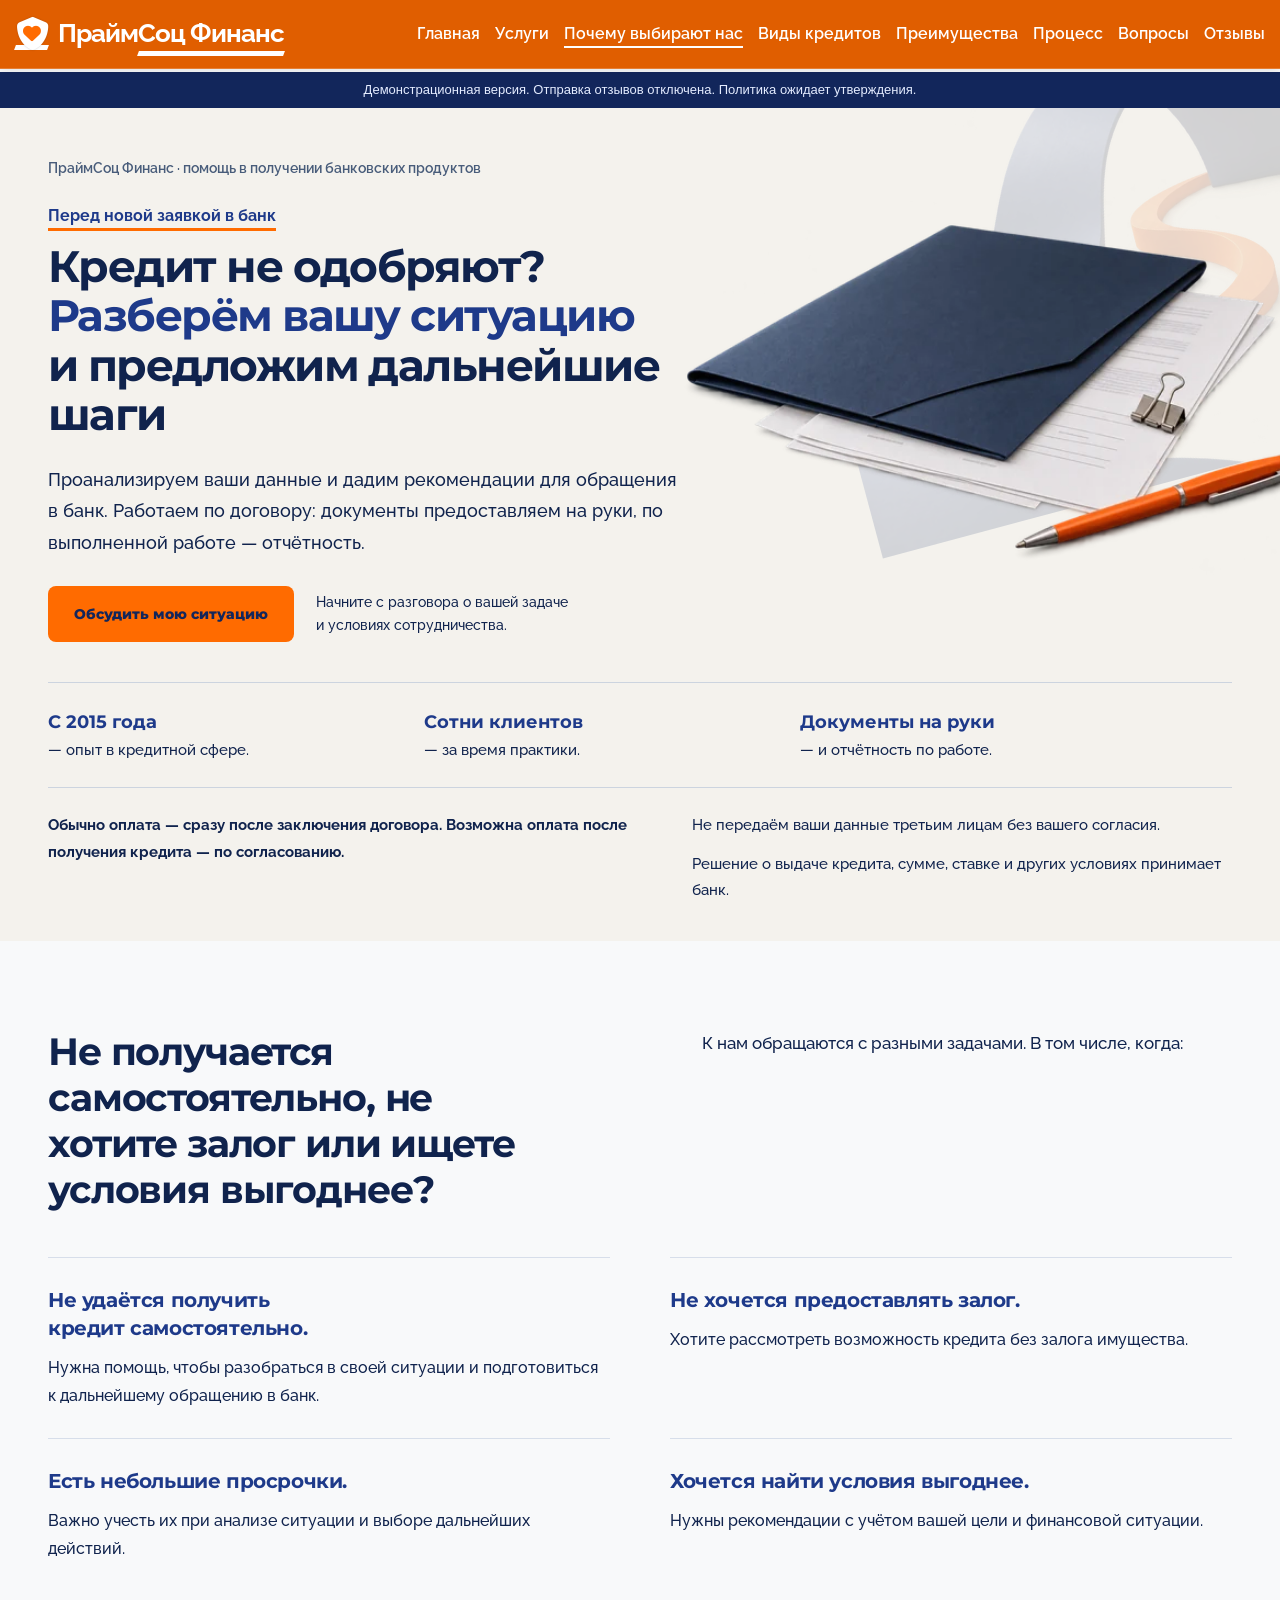
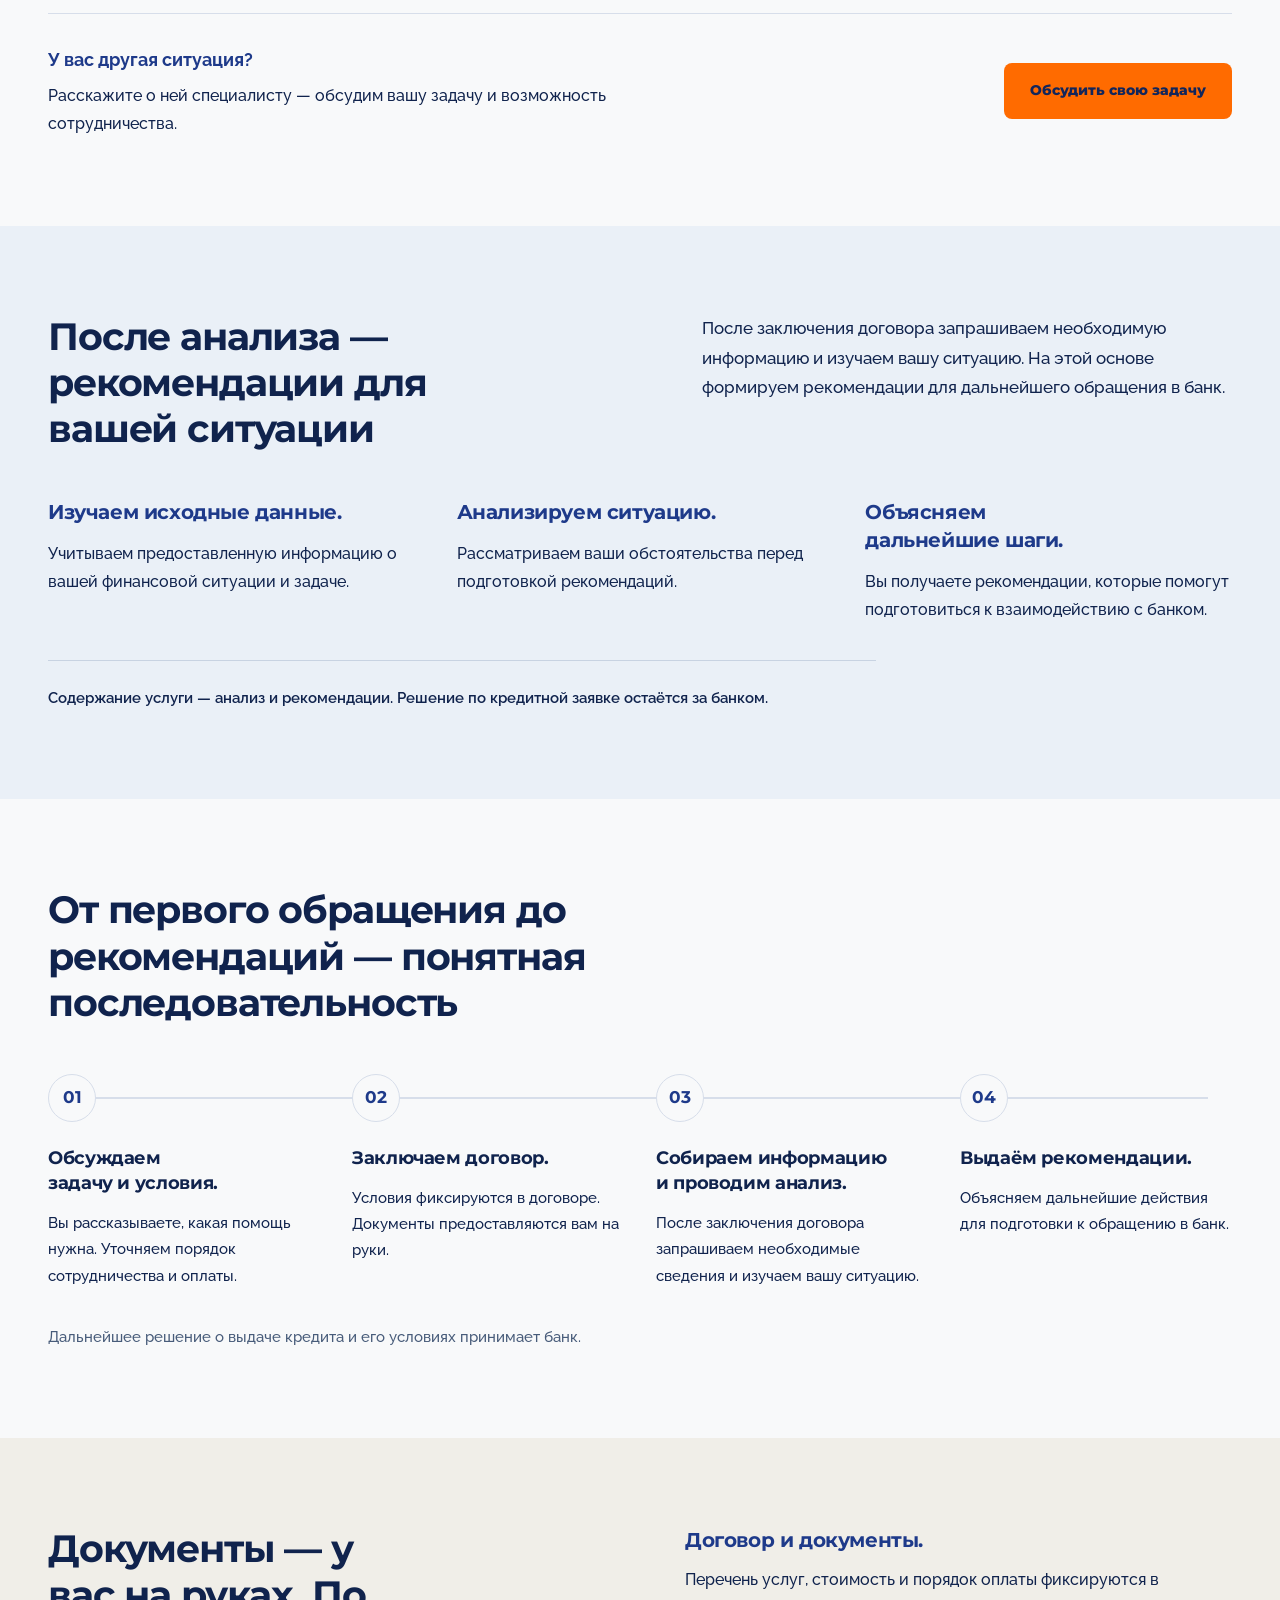
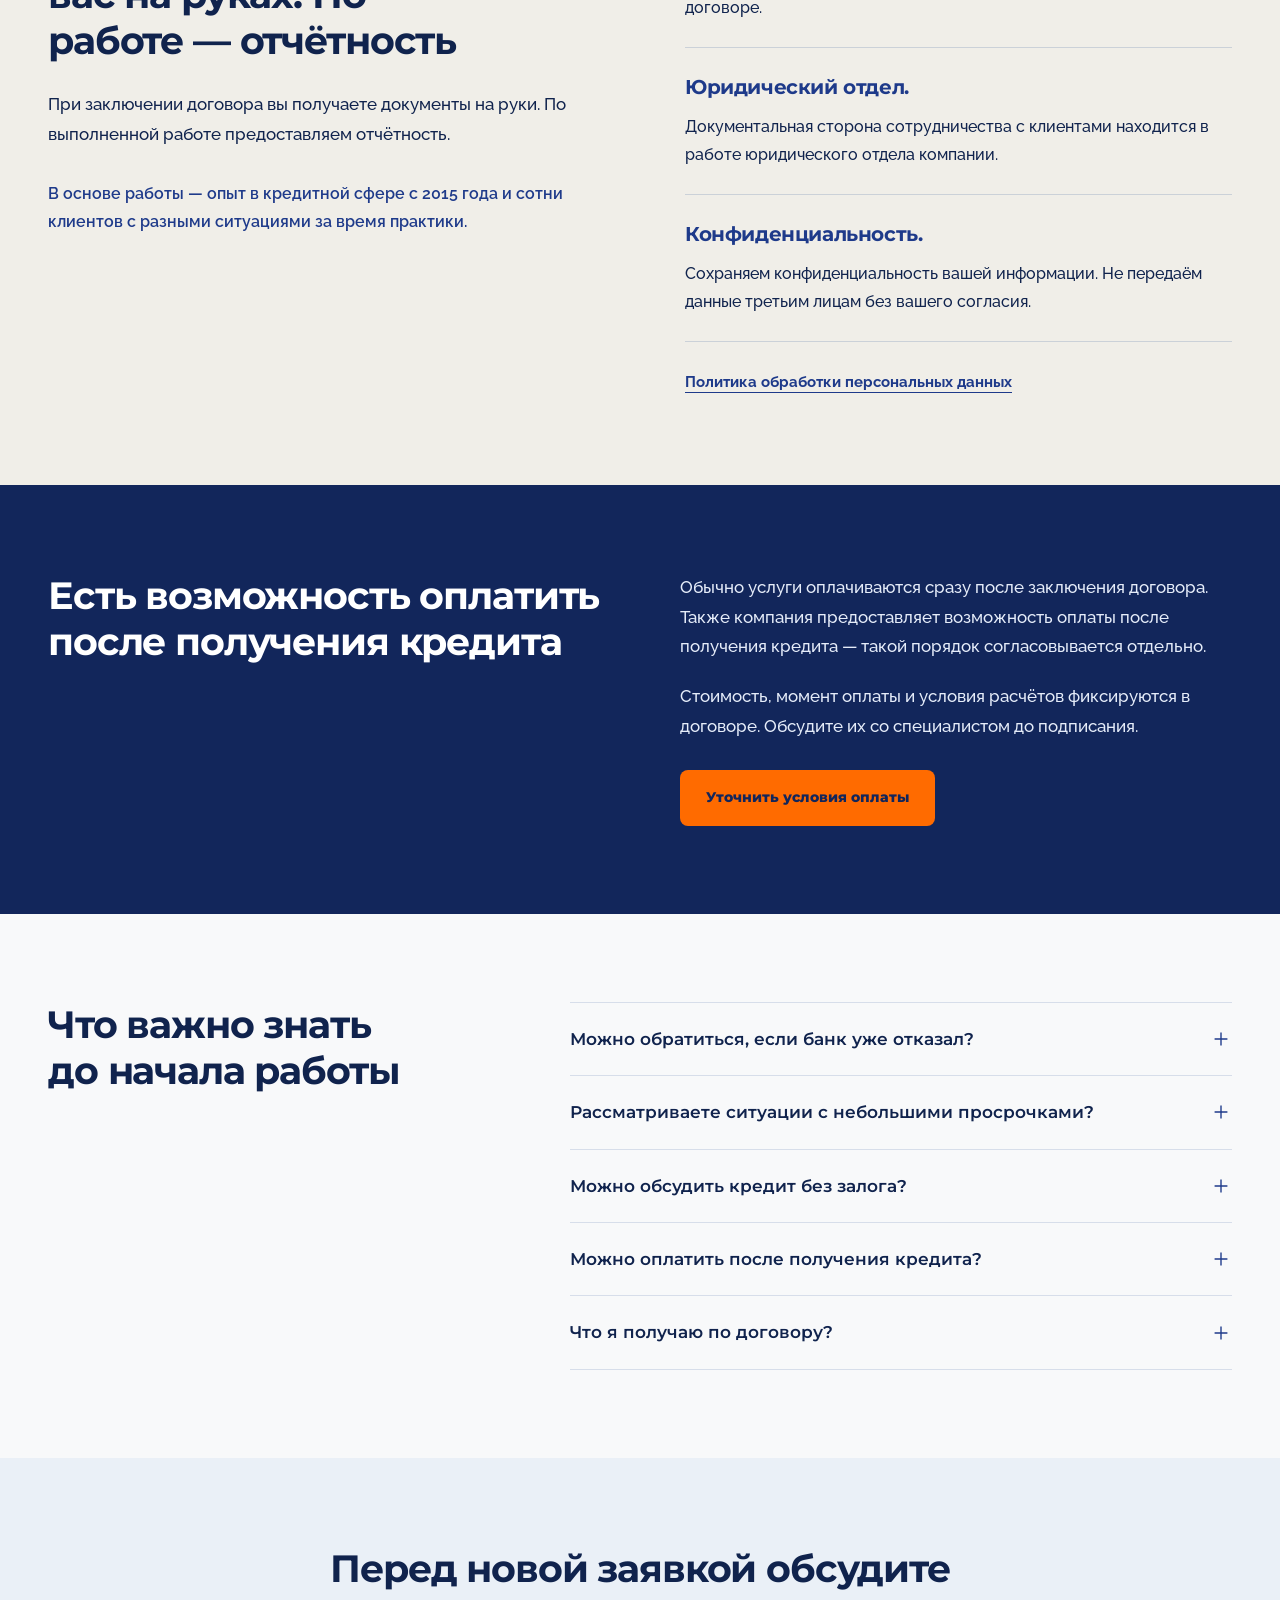
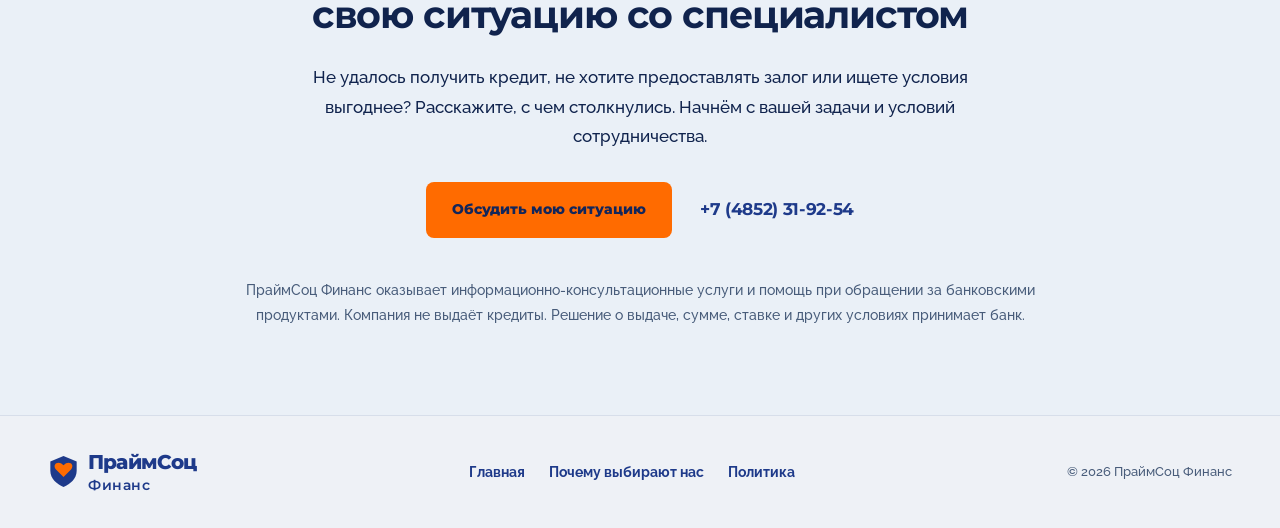
==== commit fd18de1d: "Build consultation page from approved service and payment brief" ====
--- a/consultation.html
+++ b/consultation.html
@@ -1,5 +1,5 @@
 <!doctype html>
-<html lang="ru"><head><meta http-equiv="Content-Security-Policy" content="default-src 'self' data:; script-src 'self' 'unsafe-inline'; style-src 'self' 'unsafe-inline'; img-src 'self' data:; font-src 'self'; connect-src 'none'; form-action 'none'; base-uri 'none'; frame-src 'none'; object-src 'none'"><meta name="robots" content="noindex,nofollow"><meta charset="utf-8"><meta name="viewport" content="width=device-width, initial-scale=1"><title>Почему выбирают ПраймСоц Финанс? — ПраймСоц Финанс</title><meta name="description" content="Не просто помощь с кредитом. Продуманный подход к решению ваших финансовых задач."><meta name="theme-color" content="#1e3a8a"><link rel="icon" href="favicon.ico"><link rel="stylesheet" href="assets/fonts/fonts.css"><link rel="stylesheet" href="assets/pages.css"><link rel="preload" as="image" href="assets/hero-foreground-1200.webp" imagesrcset="assets/hero-foreground-600.webp 600w, assets/hero-foreground-1200.webp 1200w" imagesizes="(max-width:720px) 100vw, 68vw"><link rel="stylesheet" href="assets/hero-v4.css"><script src="assets/pages.js" defer></script><link rel="stylesheet" href="assets/shared-menu.css"><script src="assets/shared-menu.js" defer></script><link rel="stylesheet" href="assets/demo.css"></head><body class="shared-menu-page consultation-page"><aside class="demo-banner" aria-label="Режим просмотра">Демонстрационная версия. Отправка отзывов отключена. Политика ожидает утверждения.</aside><a class="skip-link" href="#main">К содержанию</a>
+<html lang="ru"><head><meta http-equiv="Content-Security-Policy" content="default-src 'self' data:; script-src 'self' 'unsafe-inline'; style-src 'self' 'unsafe-inline'; img-src 'self' data:; font-src 'self'; connect-src 'none'; form-action 'none'; base-uri 'none'; frame-src 'none'; object-src 'none'"><meta name="robots" content="noindex,nofollow"><meta charset="utf-8"><meta name="viewport" content="width=device-width, initial-scale=1"><title>Помощь в получении кредита — ПраймСоц Финанс</title><meta name="description" content="Анализ ситуации и рекомендации для обращения в банк. Работа по договору, документы на руки и отчётность. Обсудите задачу и условия сотрудничества с ПраймСоц Финанс."><meta name="theme-color" content="#1e3a8a"><link rel="icon" href="favicon.ico"><link rel="stylesheet" href="assets/fonts/fonts.css"><link rel="stylesheet" href="assets/pages.css"><link rel="preload" as="image" href="assets/hero-foreground-1200.webp" imagesrcset="assets/hero-foreground-600.webp 600w, assets/hero-foreground-1200.webp 1200w" imagesizes="(max-width:720px) 100vw, 46vw"><link rel="stylesheet" href="assets/consultation-v6.css"><script src="assets/pages.js" defer></script><link rel="stylesheet" href="assets/shared-menu.css"><script src="assets/shared-menu.js" defer></script><script src="assets/consultation-v6.js" defer></script><link rel="stylesheet" href="assets/demo.css"></head><body class="shared-menu-page consultation-page"><aside class="demo-banner" aria-label="Режим просмотра">Демонстрационная версия. Отправка отзывов отключена. Политика ожидает утверждения.</aside><a class="skip-link" href="#main">К содержанию</a>
 <header class="site-menu">
         <div class="container header-container">
             <a href="index.html" class="logo" aria-label="ПраймСоц Финанс — главная">
@@ -21,18 +21,24 @@
             </nav>
         </div>
     </header>
-<main id="main" tabindex="-1">
-<section class="consultation-hero consultation-hero--v4">
-<div class="hero-atmosphere" aria-hidden="true"><img class="hero-cloud hero-cloud--upper" src="assets/hero-shapes-720.webp" width="720" height="720" alt="" decoding="async" fetchpriority="low"><img class="hero-cloud hero-cloud--lower" src="assets/hero-shapes-720.webp" width="720" height="720" alt="" decoding="async" fetchpriority="low"></div>
-<div class="wrap hero-layout"><div class="hero-copy"><h1>Почему выбирают <span><strong>ПраймСоц Финанс</strong>?</span></h1><p class="hero-lead">Не просто помощь с кредитом. Продуманный подход к решению ваших финансовых задач.</p><a class="button" href="tel:+74852319254" aria-label="Получить консультацию: позвонить +7 (4852) 31-92-54">Получить консультацию</a></div></div>
-<figure class="hero-foreground"><img src="assets/hero-foreground-1200.webp" srcset="assets/hero-foreground-600.webp 600w, assets/hero-foreground-1200.webp 1200w" sizes="(max-width:720px) 100vw, 68vw" width="1200" height="800" alt="Тематическая иллюстрация: папка с документами, зажимом и оранжевой ручкой" decoding="async" fetchpriority="high"></figure>
-</section>
-<section class="intro-section wrap" aria-label="Наш подход"><div class="intro-layout"><figure class="intro-photo"><picture><source type="image/webp" srcset="assets/consultation-photo-480.webp 480w, assets/consultation-photo-1200.webp 1200w" sizes="(max-width: 720px) calc(100vw - 40px), 540px"><img src="assets/consultation-photo.jpg" width="960" height="640" alt="Тематическая иллюстрация консультации: обсуждение документов за столом, без лиц" loading="lazy" decoding="async"></picture></figure><div class="intro-copy"><p>Получение банковского продукта начинается не с подачи заявки, а с понимания вашей ситуации. Именно поэтому мы не предлагаем всем клиентам одинаковые решения.</p>
-<p>ПраймСоц Финанс — команда специалистов, которая помогает разобраться в возможностях банковского финансирования, подобрать подходящее направление и пройти необходимые этапы оформления.</p>
-</div></div></section>
-<section class="advantages-section wrap" id="advantages"><div class="advantages-layout"><div class="section-heading"><h2>Наши преимущества</h2><div class="section-mark" aria-hidden="true"></div></div><div class="advantages-list"><div class="advantage-row" id="advantage-1"><h3>Индивидуальный подход к каждому клиенту</h3><p>У каждого человека своя финансовая ситуация, цели и возможности. Мы учитываем особенности конкретного случая и предлагаем рекомендации, исходя из обстоятельств клиента.</p></div><div class="advantage-row" id="advantage-2"><h3>Подбор подходящих банковских продуктов</h3><p>Потребительские кредиты, ипотека, автокредитование, рефинансирование и другие банковские решения. Помогаем определить наиболее подходящее направление с учётом ваших задач.</p></div><div class="advantage-row" id="advantage-3"><h3>Экономия времени</h3><p>Вместо самостоятельного изучения множества условий и требований вы получаете помощь специалиста, который объясняет необходимые этапы и помогает организовать процесс оформления.</p></div><div class="advantage-row" id="advantage-4"><h3>Профессиональные рекомендации</h3><p>Мы не ограничиваемся общей консультацией. Специалист разбирает вашу ситуацию, обращает внимание на важные факторы и формирует рекомендации, которые помогут подготовиться к взаимодействию с банком.</p></div><div class="advantage-row" id="advantage-5"><h3>Юридическая поддержка</h3><p>В нашей компании есть юрист, который помогает разбираться в правовых вопросах, связанных с деятельностью компании и взаимодействием с клиентами.</p></div><div class="advantage-row" id="advantage-6"><h3>Прозрачные условия сотрудничества</h3><p>Перечень услуг, обязанности сторон, стоимость и порядок расчётов фиксируются в договоре. Клиент получает предусмотренные договором документы, отчёты и подтверждения оплаты.</p></div><div class="advantage-row" id="advantage-7"><h3>Удобный формат оплаты</h3><p>В зависимости от выбранного формата сотрудничества оплата может производиться после получения клиентом кредитных средств. Конкретные условия специалист разъясняет до заключения договора.</p></div></div></div></section>
-<section class="result-section" id="result"><div class="wrap result-layout"><div class="result-side"><h2>Мы работаем на результат</h2><figure class="preparation-photo"><picture><source type="image/webp" srcset="assets/preparation-photo-480.webp 480w, assets/preparation-photo-1200.webp 1200w" sizes="(max-width: 720px) calc(100vw - 40px), 540px"><img src="assets/preparation-photo.jpg" width="960" height="640" alt="Тематическая иллюстрация подготовки документов: синяя папка и оранжевая ручка" loading="lazy" decoding="async"></picture></figure></div><div class="result-copy"><p>Наша задача — не просто рассказать о возможностях банков, а помочь клиенту выстроить последовательный и обоснованный путь к получению необходимого банковского продукта.</p>
-<p>Мы заинтересованы в том, чтобы клиент понимал каждый этап работы, получал необходимые рекомендации и знал, какие действия ему предстоит выполнить.</p>
-<p class="bank-decision">При этом важно понимать: окончательное решение о выдаче кредита, его сумме, ставке и других условиях принимает исключительно банк. Результат зависит в том числе от финансовой ситуации клиента и выполнения рекомендаций специалиста.</p></div></div></section>
-<section class="consultation-section wrap" id="consultation"><div class="consultation-inner"><h2>Доверьте подготовку специалистам</h2><div class="consultation-copy"><p>Не тратьте время на хаотичный поиск решений. Начните с консультации — разберём вашу ситуацию, определим возможные направления и объясним, какие шаги можно предпринять.</p><div class="contact-details"><a class="button" href="tel:+74852319254" aria-label="Получить консультацию: позвонить +7 (4852) 31-92-54">Получить консультацию</a><a class="contact-phone" href="tel:+74852319254">+7 (4852) 31-92-54</a></div><p class="closing-line">ПраймСоц Финанс — профессиональный подход к вашим финансовым возможностям.</p></div></div></section>
+<main id="main" class="marketing-main">
+<section class="m-hero" aria-labelledby="offer-title"><div class="wrap m-hero-grid"><div class="m-hero-copy">
+<p class="m-brand-line">ПраймСоц Финанс · помощь в получении банковских продуктов</p>
+<p class="m-timing">Перед новой заявкой в банк</p>
+<h1 id="offer-title">Кредит не одобряют? <span>Разберём вашу ситуацию</span> и предложим дальнейшие шаги</h1>
+<p class="m-lead">Проанализируем ваши данные и дадим рекомендации для обращения в банк. Работаем по договору: документы предоставляем на руки, по выполненной работе — отчётность.</p>
+<div class="m-hero-action"><a class="button m-cta" href="tel:+74852319254" aria-label="Обсудить мою ситуацию: позвонить +7 (4852) 31-92-54" >Обсудить мою ситуацию</a><p>Начните с разговора о вашей задаче и условиях сотрудничества.</p></div>
+</div><figure class="m-hero-object"><img src="assets/hero-foreground-1200.webp" srcset="assets/hero-foreground-600.webp 600w, assets/hero-foreground-1200.webp 1200w" sizes="(max-width:720px) 100vw, 46vw" width="1200" height="800" fetchpriority="high" decoding="async" alt="Тематическая иллюстрация: папка с документами и оранжевой ручкой"></figure>
+<div class="m-hero-evidence"><ul class="m-facts"><li><strong>С 2015 года</strong> — опыт в кредитной сфере.</li><li><strong>Сотни клиентов</strong> — за время практики.</li><li><strong>Документы на руки</strong> — и отчётность по работе.</li></ul>
+<div class="m-hero-terms"><p class="m-payment-note">Обычно оплата — сразу после заключения договора. Возможна оплата после получения кредита — по согласованию.</p><div><p>Не передаём ваши данные третьим лицам без вашего согласия.</p><p>Решение о выдаче кредита, сумме, ставке и других условиях принимает банк.</p></div></div></div>
+</div></section>
+<section class="m-section wrap m-situations" aria-labelledby="situations-title"><div class="m-heading-row"><h2 id="situations-title">Не получается самостоятельно, не хотите залог или ищете условия выгоднее?</h2><p>К нам обращаются с разными задачами. В том числе, когда:</p></div>
+<div class="m-scenario-grid"><div class="m-scenario"><h3>Не удаётся получить кредит самостоятельно.</h3><p>Нужна помощь, чтобы разобраться в своей ситуации и подготовиться к дальнейшему обращению в банк.</p></div><div class="m-scenario"><h3>Не хочется предоставлять залог.</h3><p>Хотите рассмотреть возможность кредита без залога имущества.</p></div><div class="m-scenario"><h3>Есть небольшие просрочки.</h3><p>Важно учесть их при анализе ситуации и выборе дальнейших действий.</p></div><div class="m-scenario"><h3>Хочется найти условия выгоднее.</h3><p>Нужны рекомендации с учётом вашей цели и финансовой ситуации.</p></div></div>
+<div class="m-other-situation"><p><strong>У вас другая ситуация?</strong> Расскажите о ней специалисту — обсудим вашу задачу и возможность сотрудничества.</p><a class="button m-cta" href="tel:+74852319254" aria-label="Обсудить свою задачу: позвонить +7 (4852) 31-92-54" >Обсудить свою задачу</a></div></section>
+<section class="m-result m-section" aria-labelledby="result-title"><div class="wrap"><div class="m-heading-row"><h2 id="result-title">После анализа — рекомендации для вашей ситуации</h2><p>После заключения договора запрашиваем необходимую информацию и изучаем вашу ситуацию. На этой основе формируем рекомендации для дальнейшего обращения в банк.</p></div><div class="m-action-list"><div><h3>Изучаем исходные данные.</h3><p>Учитываем предоставленную информацию о вашей финансовой ситуации и задаче.</p></div><div><h3>Анализируем ситуацию.</h3><p>Рассматриваем ваши обстоятельства перед подготовкой рекомендаций.</p></div><div><h3>Объясняем дальнейшие шаги.</h3><p>Вы получаете рекомендации, которые помогут подготовиться к взаимодействию с банком.</p></div></div><p class="m-bank-line">Содержание услуги — анализ и рекомендации. Решение по кредитной заявке остаётся за банком.</p></div></section>
+<section class="m-process m-section wrap" id="consultation-process" aria-labelledby="process-title"><h2 id="process-title">От первого обращения до рекомендаций — понятная последовательность</h2><div class="m-process-flow"><div class="m-process-track" aria-hidden="true"></div><ol><li><span class="m-step-index" aria-hidden="true">01</span><h3>Обсуждаем задачу и условия.</h3><p>Вы рассказываете, какая помощь нужна. Уточняем порядок сотрудничества и оплаты.</p></li><li><span class="m-step-index" aria-hidden="true">02</span><h3>Заключаем договор.</h3><p>Условия фиксируются в договоре. Документы предоставляются вам на руки.</p></li><li><span class="m-step-index" aria-hidden="true">03</span><h3>Собираем информацию и проводим анализ.</h3><p>После заключения договора запрашиваем необходимые сведения и изучаем вашу ситуацию.</p></li><li><span class="m-step-index" aria-hidden="true">04</span><h3>Выдаём рекомендации.</h3><p>Объясняем дальнейшие действия для подготовки к обращению в банк.</p></li></ol></div><p class="m-process-caption">Дальнейшее решение о выдаче кредита и его условиях принимает банк.</p></section>
+<section class="m-trust m-section" aria-labelledby="trust-title"><div class="wrap m-trust-layout"><div><h2 id="trust-title">Документы — у вас на руках. По работе — отчётность</h2><p class="m-trust-intro">При заключении договора вы получаете документы на руки. По выполненной работе предоставляем отчётность.</p><p class="m-experience">В основе работы — опыт в кредитной сфере с 2015 года и сотни клиентов с разными ситуациями за время практики.</p></div><div class="m-trust-points"><div><h3>Договор и документы.</h3><p>Перечень услуг, стоимость и порядок оплаты фиксируются в договоре.</p></div><div><h3>Юридический отдел.</h3><p>Документальная сторона сотрудничества с клиентами находится в работе юридического отдела компании.</p></div><div><h3>Конфиденциальность.</h3><p>Сохраняем конфиденциальность вашей информации. Не передаём данные третьим лицам без вашего согласия.</p></div><a class="m-policy-link" href="privacy.html">Политика обработки персональных данных</a></div></div></section>
+<section class="m-payment m-section" aria-labelledby="payment-title"><div class="wrap m-payment-layout"><h2 id="payment-title">Есть возможность оплатить после получения кредита</h2><div><p>Обычно услуги оплачиваются сразу после заключения договора. Также компания предоставляет возможность оплаты после получения кредита — такой порядок согласовывается отдельно.</p><p>Стоимость, момент оплаты и условия расчётов фиксируются в договоре. Обсудите их со специалистом до подписания.</p><a class="button m-cta" href="tel:+74852319254" aria-label="Уточнить условия оплаты: позвонить +7 (4852) 31-92-54" >Уточнить условия оплаты</a></div></div></section>
+<section class="m-faq m-section wrap" aria-labelledby="faq-title"><div class="m-faq-layout"><h2 id="faq-title">Что важно знать до начала работы</h2><div><details><summary>Можно обратиться, если банк уже отказал?<svg viewBox="0 0 24 24" aria-hidden="true"><path d="M12 5v14M5 12h14"/></svg></summary><p>Да. К нам обращаются, когда получить кредит самостоятельно не удалось. После заключения договора анализируем ситуацию и выдаём рекомендации для дальнейших действий.</p></details><details><summary>Рассматриваете ситуации с небольшими просрочками?<svg viewBox="0 0 24 24" aria-hidden="true"><path d="M12 5v14M5 12h14"/></svg></summary><p>Да, такие обращения входят в нашу практику. Наличие просрочек учитывается при анализе ситуации; решение о кредитовании принимает банк.</p></details><details><summary>Можно обсудить кредит без залога?<svg viewBox="0 0 24 24" aria-hidden="true"><path d="M12 5v14M5 12h14"/></svg></summary><p>Да. Вы можете обратиться с такой задачей. Возможность кредита без залога и его условия определяются банком.</p></details><details><summary>Можно оплатить после получения кредита?<svg viewBox="0 0 24 24" aria-hidden="true"><path d="M12 5v14M5 12h14"/></svg></summary><p>Такая возможность есть и согласовывается отдельно. Обычно оплата необходима сразу после заключения договора. Порядок расчётов закрепляется в договоре.</p></details><details><summary>Что я получаю по договору?<svg viewBox="0 0 24 24" aria-hidden="true"><path d="M12 5v14M5 12h14"/></svg></summary><p>Анализ предоставленной информации и рекомендации по вашей ситуации. Документы предоставляются на руки, по выполненной работе — отчётность.</p></details></div></div></section>
+<section class="m-final m-section" aria-labelledby="final-title"><div class="wrap m-final-inner"><h2 id="final-title">Перед новой заявкой обсудите свою ситуацию со специалистом</h2><p>Не удалось получить кредит, не хотите предоставлять залог или ищете условия выгоднее? Расскажите, с чем столкнулись. Начнём с вашей задачи и условий сотрудничества.</p><div class="m-final-action"><a class="button m-cta" href="tel:+74852319254" aria-label="Обсудить мою ситуацию: позвонить +7 (4852) 31-92-54" >Обсудить мою ситуацию</a><a class="contact-phone" href="tel:+74852319254">+7 (4852) 31-92-54</a></div><p class="m-final-disclaimer">ПраймСоц Финанс оказывает информационно-консультационные услуги и помощь при обращении за банковскими продуктами. Компания не выдаёт кредиты. Решение о выдаче, сумме, ставке и других условиях принимает банк.</p></div></section>
 </main><footer class="site-footer"><div class="wrap footer-inner"><a class="brand" href="index.html" aria-label="ПраймСоц Финанс — главная"><svg class="brand-symbol" viewBox="0 0 40 44" aria-hidden="true"><path d="M20 2 37 9v12c0 10-8 17-17 21C11 38 3 31 3 21V9Z" fill="currentColor"/><path d="M20 29 10 19c-5-7 4-12 10-5 6-7 15-2 10 5Z" fill="#ff6b00"/></svg><span>ПраймСоц <span class="brand-finance">Финанс</span></span></a><nav aria-label="Навигация в подвале"><a href="index.html">Главная</a><a href="consultation.html" aria-current="page">Почему выбирают нас</a><a href="privacy.html">Политика</a></nav><p>© <span data-year>2026</span> ПраймСоц Финанс</p></div></footer></body></html>
--- a/assets/consultation-v6.css
+++ b/assets/consultation-v6.css
@@ -0,0 +1,13 @@
+/* Consultation: from the visitor's situation to clear next steps. Existing brand retained. */
+.marketing-main{--section-space:88px}.marketing-main p{line-height:1.75}.marketing-main h2{font-size:clamp(1.85rem,3vw,2.65rem);line-height:1.2;letter-spacing:-.03em}.marketing-main h3{font-size:20px;line-height:1.4;letter-spacing:-.02em}.marketing-main .m-cta{min-height:56px;padding:17px 26px;flex:none;font-size:14px}.m-section{padding-block:var(--section-space)}
+.m-hero{background:#f4f2ed;overflow:hidden;position:relative;padding:48px 0 38px}.m-hero-grid{display:grid;grid-template-columns:1.25fr 1fr;column-gap:40px;position:relative}.m-hero-copy{position:relative;z-index:2;min-width:0}.m-brand-line{font-size:14px;font-weight:600;color:var(--muted);margin:0!important}.m-timing{display:inline-block;color:var(--navy);font-size:16px;font-weight:700;margin:22px 0 12px!important;text-decoration:underline;text-decoration-color:var(--orange);text-decoration-thickness:3px;text-underline-offset:7px}.m-hero h1{font-size:clamp(2.15rem,3.45vw,3.15rem);line-height:1.12;letter-spacing:-.035em;max-width:23ch;text-wrap:pretty}.m-hero h1 span{color:var(--navy)}.m-lead{font-size:18px;margin-top:24px!important;max-width:59ch}.m-hero-action{display:flex;align-items:center;gap:22px;margin-top:28px}.m-hero-action p{font-size:14px;line-height:1.65;max-width:28ch;margin:0}.m-hero-object{align-self:center;pointer-events:none;position:relative;margin:0 -100px 0 -50px;min-width:0;z-index:1}.m-hero-object img{width:100%;height:auto;display:block}.m-hero-object::before{content:"";position:absolute;inset:-100px -40px 0 100px;background:url("hero-shapes-720.webp") center/contain no-repeat;opacity:.16;z-index:-1;transform:translateY(-120px) rotate(-15deg)}
+.m-hero-evidence{grid-column:1/-1;margin-top:40px;position:relative;z-index:2}.m-facts{display:grid;grid-template-columns:1fr 1fr 1.25fr;gap:30px;list-style:none;margin:0;padding:24px 0;border-top:1px solid #ccd4df;border-bottom:1px solid #ccd4df}.m-facts li{font-size:15px;line-height:1.7;max-width:28ch}.m-facts strong{display:block;font-family:Montserrat,Arial,sans-serif;color:var(--navy);font-size:18px;font-weight:700}.m-hero-terms{display:grid;grid-template-columns:1.1fr 1fr;gap:50px;padding-top:24px;font-size:15px}.m-hero-terms p{margin:0}.m-hero-terms div p+p{margin-top:12px}.m-payment-note{font-weight:700}.m-heading-row{display:grid;grid-template-columns:1.1fr 1fr;gap:70px;align-items:start}.m-heading-row p{margin:0;max-width:62ch}.m-scenario-grid{display:grid;grid-template-columns:1fr 1fr;gap:0 60px;margin-top:44px}.m-scenario{border-top:1px solid var(--line);padding:28px 0}.m-scenario h3{max-width:27ch;color:var(--navy);margin-bottom:12px}.m-scenario p{font-size:16px;max-width:56ch}.m-other-situation{display:flex;justify-content:space-between;gap:40px;align-items:center;margin-top:22px;padding-top:30px;border-top:1px solid var(--line)}.m-other-situation p{max-width:68ch;margin:0;font-size:16px}.m-other-situation strong{display:block;font-size:18px;color:var(--navy);margin-bottom:6px}
+.m-result{background:#eaf0f7}.m-action-list{display:grid;grid-template-columns:repeat(3,1fr);gap:42px;margin-top:46px}.m-action-list h3{color:var(--navy);margin-bottom:14px;max-width:22ch}.m-action-list p{font-size:16px}.m-bank-line{margin-top:36px!important;padding-top:24px;border-top:1px solid #c8d3e2;font-weight:600;font-size:15px;max-width:92ch}
+.m-process>h2{max-width:28ch}.m-process-flow{position:relative;margin-top:48px;--process-progress:1}.m-process-flow ol{display:grid;grid-template-columns:repeat(4,1fr);gap:32px;list-style:none;padding:0;margin:0;position:relative}.m-step-index{display:flex;align-items:center;justify-content:center;width:48px;height:48px;background:var(--paper);border:1px solid var(--line);border-radius:50%;font-family:Montserrat,Arial,sans-serif;font-size:17px;font-weight:700;color:var(--navy);position:relative}.m-process-flow h3{font-size:18px;margin-top:24px;max-width:24ch}.m-process-flow p{font-size:15px;margin-top:14px}.m-process-track{position:absolute;left:24px;right:24px;height:2px;top:23px;background:var(--line);overflow:hidden}.m-process-track::after{content:"";position:absolute;inset:0;background:var(--orange);transform:scaleX(var(--process-progress));transform-origin:left}.m-process-caption{margin-top:35px!important;color:var(--muted);font-size:15px;max-width:76ch}
+.m-trust{background:#f0eee8}.m-trust-layout{display:grid;grid-template-columns:1fr 1fr;gap:90px}.m-trust-layout h2{max-width:23ch}.m-trust-intro{margin-top:26px!important}.m-experience{margin-top:30px!important;font-size:16px;font-weight:600;color:var(--navy);max-width:55ch}.m-trust-points>div{padding-bottom:25px;margin-bottom:25px;border-bottom:1px solid #cbd1d8}.m-trust-points h3{color:var(--navy);margin-bottom:12px}.m-trust-points p{font-size:16px}.m-policy-link{font-size:15px;font-weight:700}
+.m-payment{background:var(--navy-deep);color:white}.m-payment-layout{display:grid;grid-template-columns:1fr 1fr;gap:80px}.m-payment-layout h2{max-width:23ch}.m-payment-layout p{color:#e5ecf9;font-size:17px}.m-payment-layout .m-cta{margin-top:28px}.m-payment a:focus-visible{outline-color:white}
+.m-faq-layout{display:grid;grid-template-columns:.8fr 1.2fr;gap:80px}.m-faq h2{max-width:19ch}.m-faq details{border-bottom:1px solid var(--line)}.m-faq details:first-child{border-top:1px solid var(--line)}.m-faq summary{font-family:Montserrat,Arial,sans-serif;font-size:17px;font-weight:600;line-height:1.55;list-style:none;cursor:pointer;display:flex;justify-content:space-between;align-items:center;gap:25px;padding:23px 0}.m-faq summary::-webkit-details-marker{display:none}.m-faq summary svg{width:22px;height:22px;flex:none;fill:none;stroke:var(--navy);stroke-width:1.5;transition:transform .2s}.m-faq details[open] summary svg{transform:rotate(45deg)}.m-faq details p{font-size:16px;padding:0 40px 24px 0;margin:0}
+.m-final{background:#eaf0f7}.m-final-inner{max-width:960px;text-align:center}.m-final h2{max-width:27ch;margin-inline:auto}.m-final-inner>p{max-width:70ch;margin:25px auto 0}.m-final-action{display:flex;justify-content:center;align-items:center;gap:28px;margin-top:30px}.m-final-disclaimer{font-size:14px!important;color:var(--muted);margin-top:40px!important;max-width:90ch!important}.marketing-main a:focus-visible,.marketing-main summary:focus-visible{outline:3px solid var(--orange-dark);outline-offset:5px}
+@media(max-width:1050px){.marketing-main{--section-space:64px}.m-hero-grid{grid-template-columns:1.35fr 1fr;gap:26px}.m-hero h1{font-size:clamp(2rem,4vw,2.7rem)}.m-brand-line{font-size:13px}.m-lead{font-size:17px}.m-hero-action{flex-direction:column;align-items:flex-start;gap:12px}.m-hero-action p{max-width:44ch}.m-hero-object{margin-right:-80px;margin-left:-40px}.m-hero-evidence{margin-top:18px}.m-heading-row,.m-trust-layout,.m-payment-layout,.m-faq-layout{gap:40px}.m-action-list{gap:28px}.m-scenario-grid{gap:0 35px}.m-process-flow ol{gap:22px}.m-process-flow h3{font-size:17px}.m-process-flow p{font-size:14px}.m-hero-terms{gap:30px}.m-other-situation{gap:26px}}
+@media(max-width:720px){.marketing-main{--section-space:48px}.marketing-main h2{font-size:28px;line-height:1.25}.marketing-main h3{font-size:19px}.marketing-main .m-cta{font-size:13px;min-height:54px;padding:16px 22px}.m-hero{padding:28px 0 22px}.m-hero-grid{display:flex;flex-direction:column;gap:0}.m-brand-line{font-size:12px;line-height:1.7!important;max-width:35ch}.m-timing{margin-top:20px!important;font-size:14px;margin-bottom:14px!important}.m-hero h1{font-size:clamp(1.9rem,8vw,2.6rem);line-height:1.15;max-width:none;letter-spacing:-.03em}.m-lead{font-size:16px;line-height:1.75!important;margin-top:22px!important}.m-hero-action{margin-top:23px;gap:13px}.m-hero-action p{font-size:14px;max-width:40ch}.m-hero-evidence{order:1;margin-top:28px}.m-facts{grid-template-columns:1fr;gap:15px;padding:21px 0}.m-facts li{max-width:none;font-size:14px}.m-facts strong{display:inline;font-size:15px}.m-hero-terms{grid-template-columns:1fr;gap:18px;font-size:14px;padding-top:20px}.m-hero-terms div p+p{margin-top:13px}.m-hero-object{order:2;align-self:center;margin:6px -40px -16px;width:calc(100% + 80px)}.m-hero-object::before{display:none}.m-heading-row,.m-trust-layout,.m-payment-layout,.m-faq-layout{grid-template-columns:1fr;gap:25px}.m-heading-row p{font-size:16px}.m-scenario-grid{grid-template-columns:1fr;gap:0;margin-top:28px}.m-scenario{padding:24px 0}.m-scenario h3{max-width:28ch}.m-scenario p{font-size:16px}.m-other-situation{align-items:flex-start;flex-direction:column;gap:20px;margin-top:5px;padding-top:25px}.m-other-situation p{font-size:16px}.m-action-list{grid-template-columns:1fr;gap:25px;margin-top:30px}.m-action-list h3{max-width:none;margin-bottom:10px}.m-action-list p{font-size:16px}.m-bank-line{margin-top:28px!important;font-size:14px}.m-process>h2{max-width:23ch}.m-process-flow{margin-top:30px}.m-process-flow ol{display:block}.m-process-flow li{position:relative;padding:0 0 31px 63px;min-height:125px}.m-process-flow li:last-child{padding-bottom:0;min-height:0}.m-step-index{position:absolute;left:0;top:0;width:42px;height:42px;font-size:15px}.m-process-flow h3{font-size:18px;margin:0;padding-top:5px;max-width:27ch}.m-process-flow p{font-size:15px;margin-top:10px}.m-process-track{left:20px;right:auto;top:20px;bottom:20px;width:2px;height:auto}.m-process-track::after{transform:scaleY(var(--process-progress));transform-origin:top}.m-process-caption{font-size:14px;margin-top:26px!important}.m-trust-intro{margin-top:22px!important;font-size:16px}.m-experience{margin-top:22px!important;font-size:15px}.m-trust-points>div{padding-bottom:21px;margin-bottom:21px}.m-payment-layout h2{max-width:23ch}.m-payment-layout p{font-size:16px}.m-faq h2{max-width:23ch}.m-faq summary{font-size:16px;padding:21px 0;gap:18px}.m-faq details p{font-size:15px;padding-right:0}.m-final-inner{text-align:left}.m-final h2{margin:0;max-width:24ch}.m-final-inner>p{margin-top:22px;font-size:16px}.m-final-action{align-items:flex-start;flex-direction:column;gap:20px;margin-top:25px}.m-final-disclaimer{font-size:13px!important;line-height:1.8!important;margin-top:30px!important}}
+@media(prefers-reduced-motion:reduce){.m-process-flow{--process-progress:1!important}.m-faq summary svg{transition:none}}
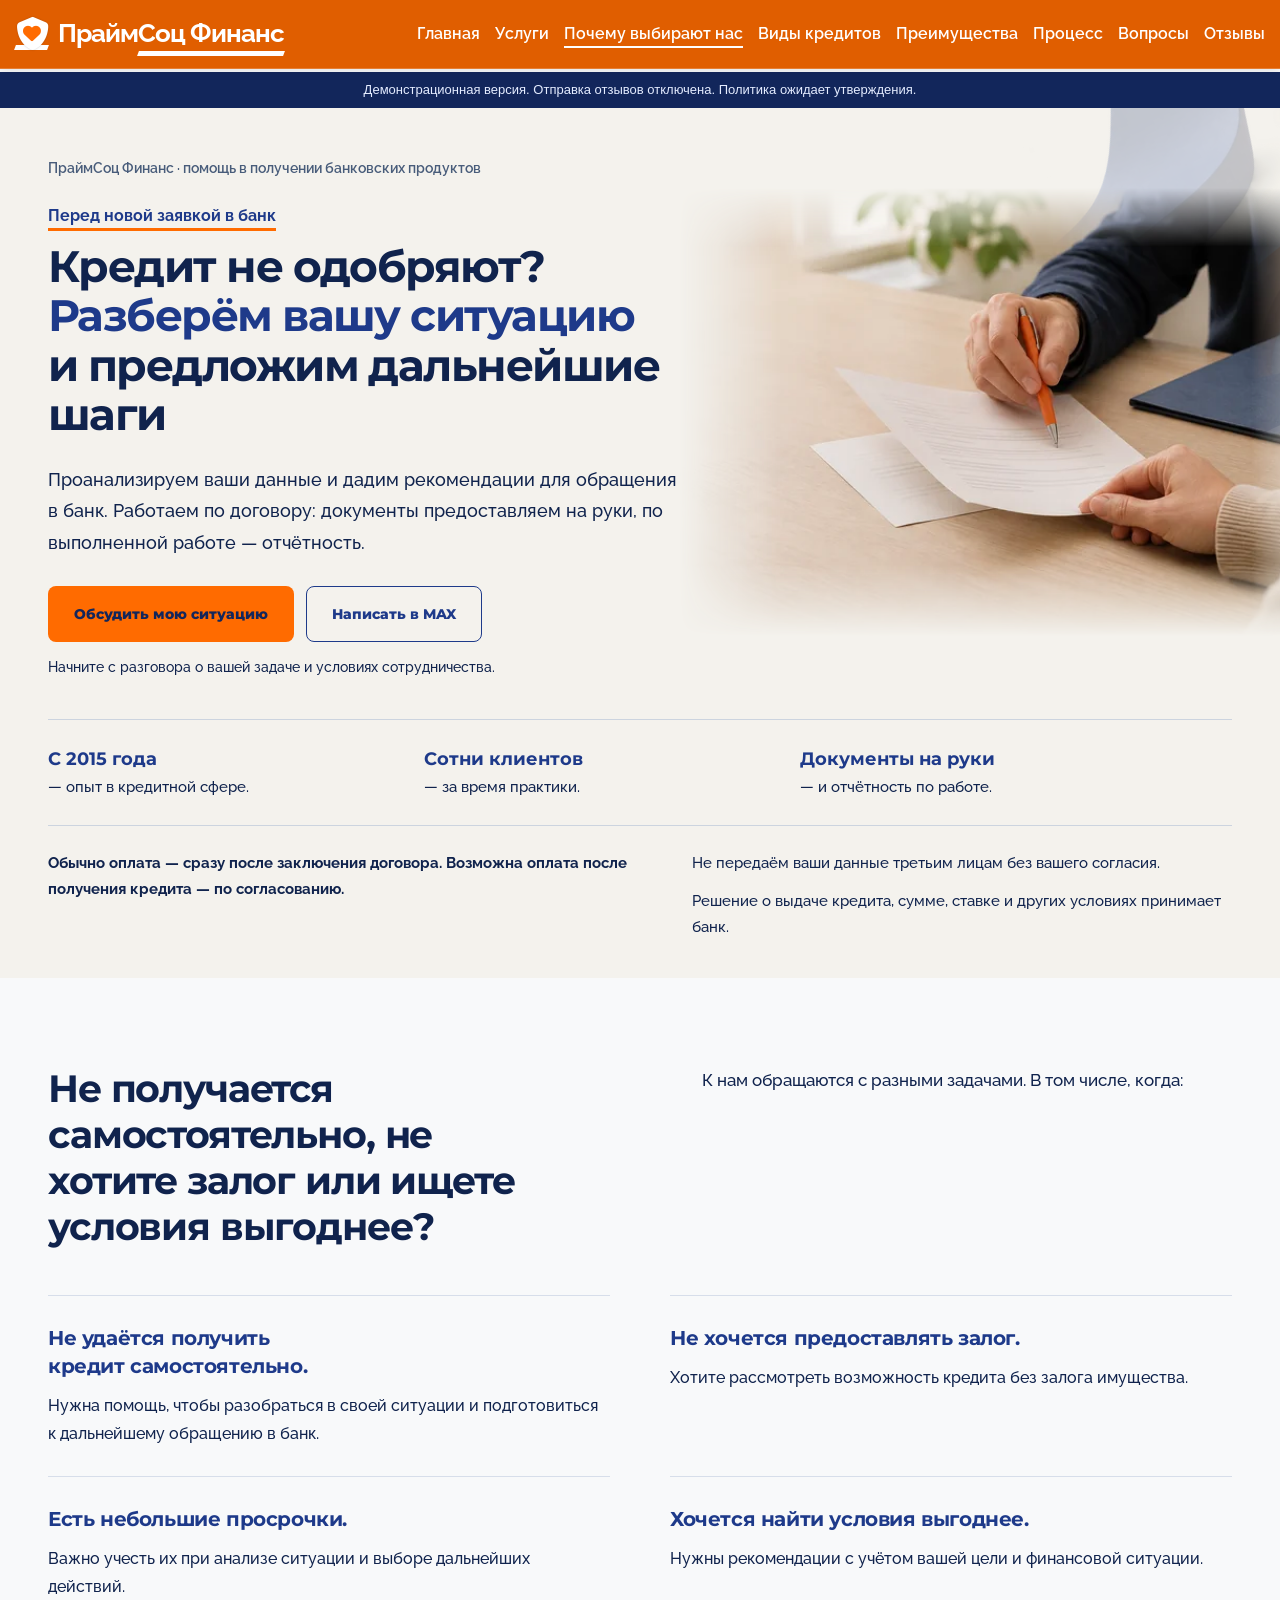
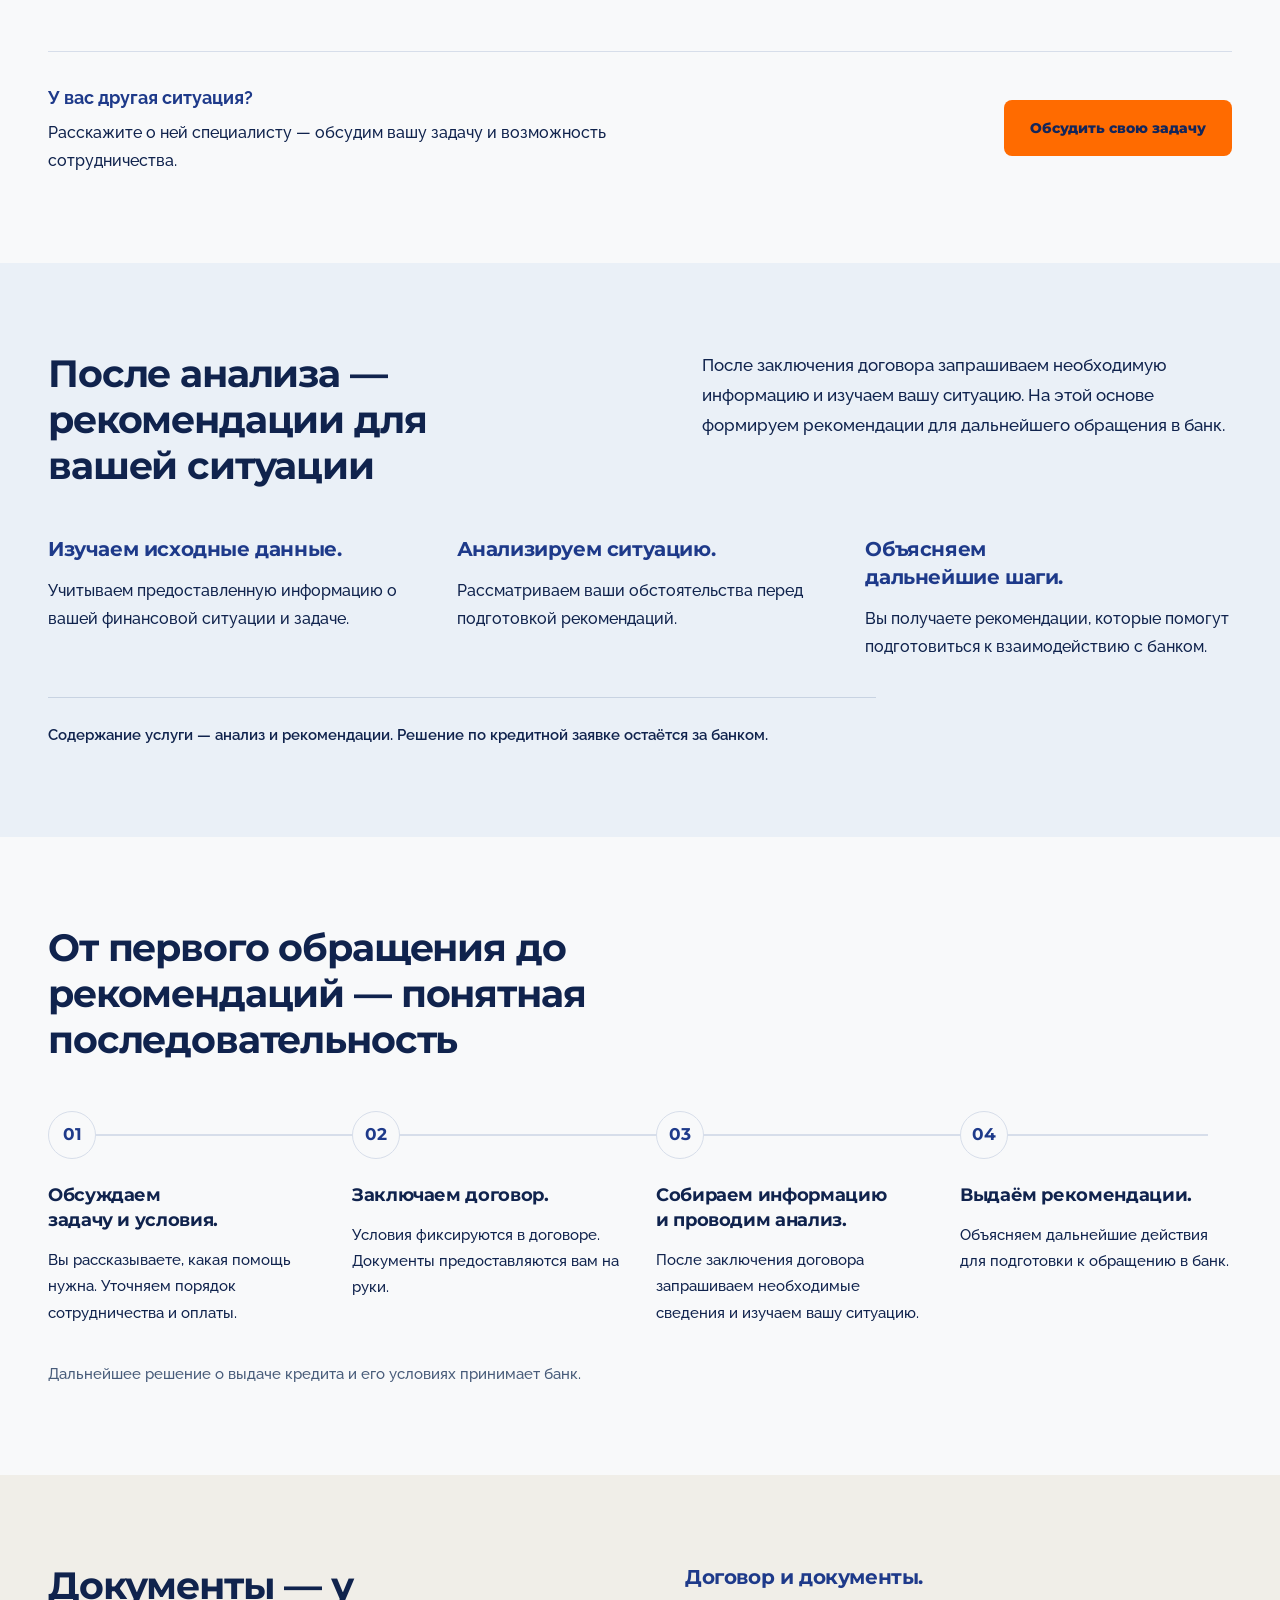
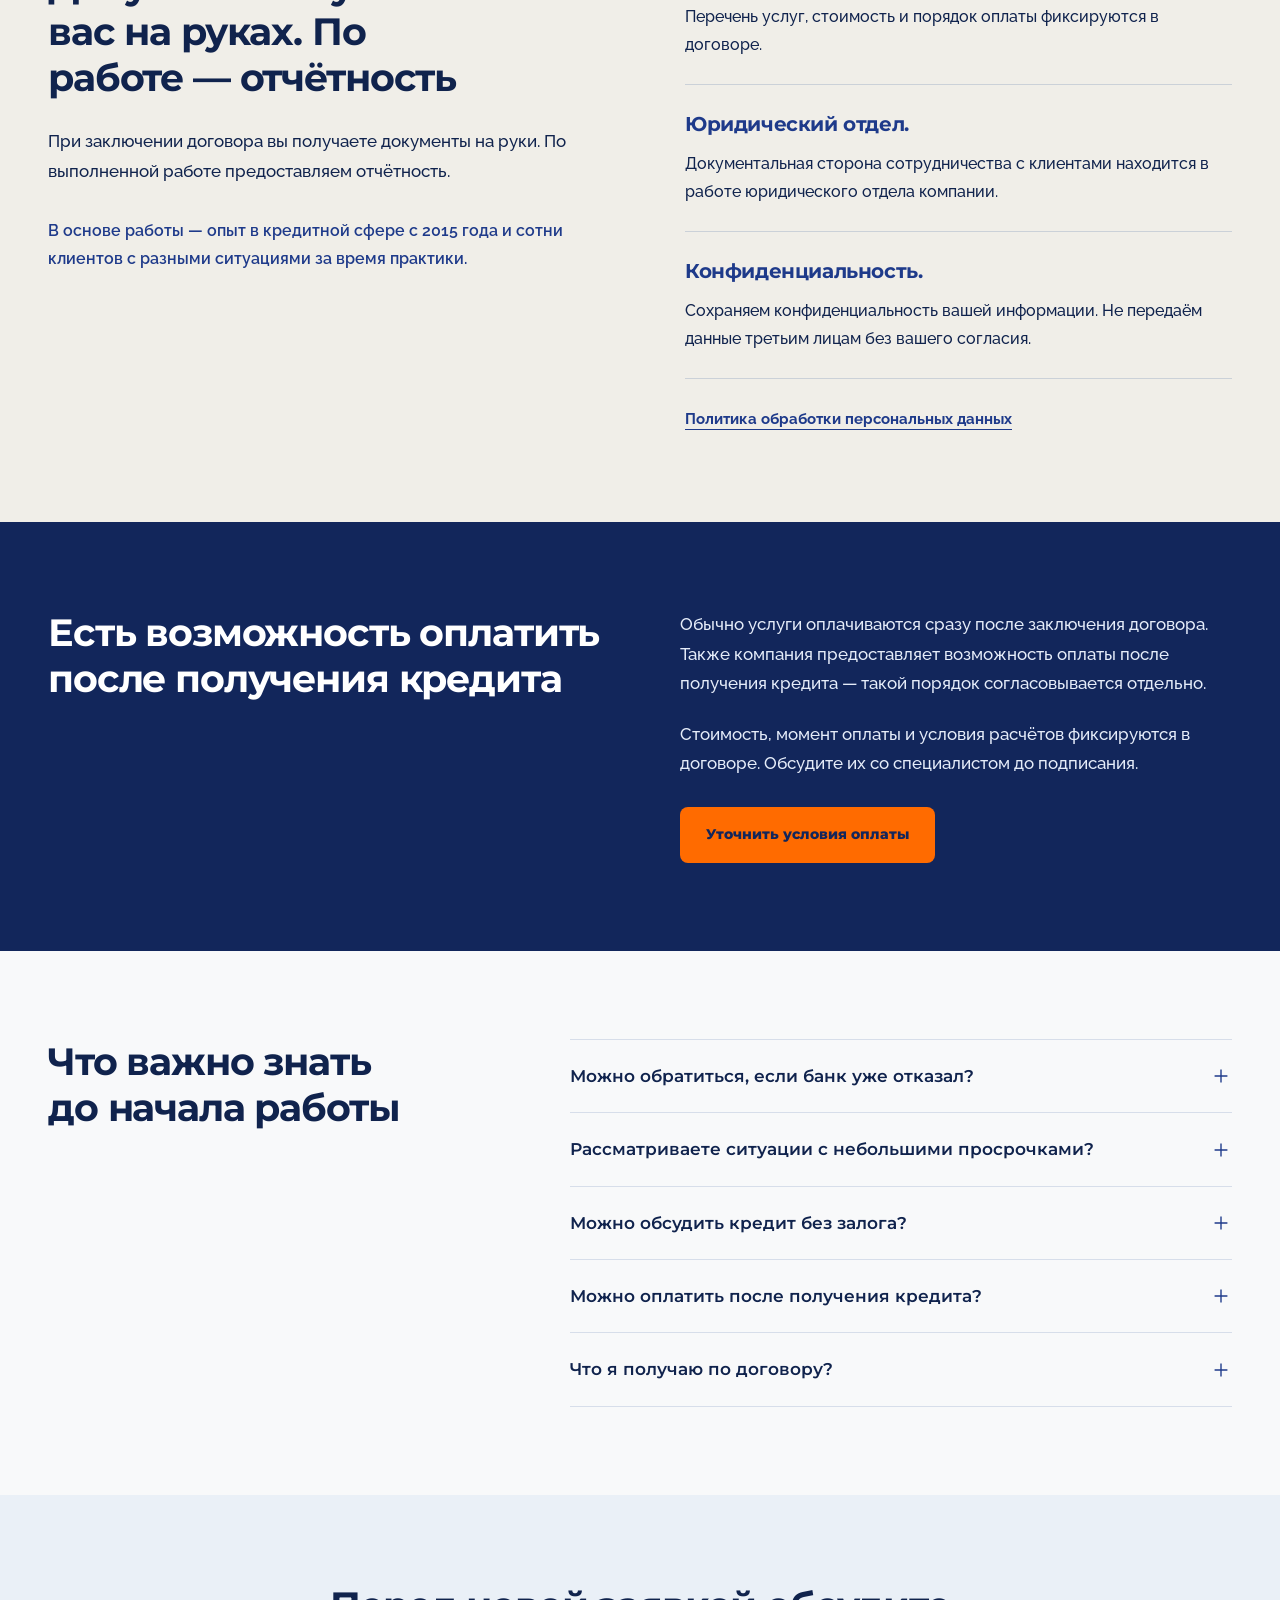
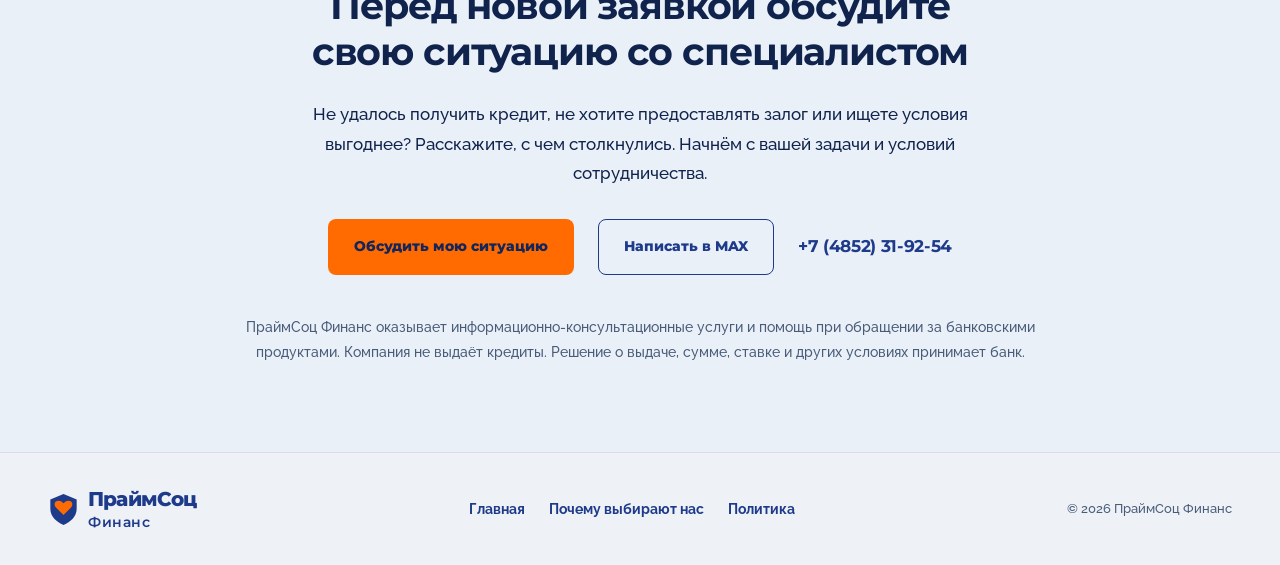
==== commit 55e5563a: "Add confirmed MAX contact and human consultation hero" ====
--- a/consultation.html
+++ b/consultation.html
@@ -1,5 +1,5 @@
 <!doctype html>
-<html lang="ru"><head><meta http-equiv="Content-Security-Policy" content="default-src 'self' data:; script-src 'self' 'unsafe-inline'; style-src 'self' 'unsafe-inline'; img-src 'self' data:; font-src 'self'; connect-src 'none'; form-action 'none'; base-uri 'none'; frame-src 'none'; object-src 'none'"><meta name="robots" content="noindex,nofollow"><meta charset="utf-8"><meta name="viewport" content="width=device-width, initial-scale=1"><title>Помощь в получении кредита — ПраймСоц Финанс</title><meta name="description" content="Анализ ситуации и рекомендации для обращения в банк. Работа по договору, документы на руки и отчётность. Обсудите задачу и условия сотрудничества с ПраймСоц Финанс."><meta name="theme-color" content="#1e3a8a"><link rel="icon" href="favicon.ico"><link rel="stylesheet" href="assets/fonts/fonts.css"><link rel="stylesheet" href="assets/pages.css"><link rel="preload" as="image" href="assets/hero-foreground-1200.webp" imagesrcset="assets/hero-foreground-600.webp 600w, assets/hero-foreground-1200.webp 1200w" imagesizes="(max-width:720px) 100vw, 46vw"><link rel="stylesheet" href="assets/consultation-v6.css"><script src="assets/pages.js" defer></script><link rel="stylesheet" href="assets/shared-menu.css"><script src="assets/shared-menu.js" defer></script><script src="assets/consultation-v6.js" defer></script><link rel="stylesheet" href="assets/demo.css"></head><body class="shared-menu-page consultation-page"><aside class="demo-banner" aria-label="Режим просмотра">Демонстрационная версия. Отправка отзывов отключена. Политика ожидает утверждения.</aside><a class="skip-link" href="#main">К содержанию</a>
+<html lang="ru"><head><meta http-equiv="Content-Security-Policy" content="default-src 'self' data:; script-src 'self' 'unsafe-inline'; style-src 'self' 'unsafe-inline'; img-src 'self' data:; font-src 'self'; connect-src 'none'; form-action 'none'; base-uri 'none'; frame-src 'none'; object-src 'none'"><meta name="robots" content="noindex,nofollow"><meta charset="utf-8"><meta name="viewport" content="width=device-width, initial-scale=1"><title>Помощь в получении кредита — ПраймСоц Финанс</title><meta name="description" content="Анализ ситуации и рекомендации для обращения в банк. Работа по договору, документы на руки и отчётность. Обсудите задачу и условия сотрудничества с ПраймСоц Финанс."><meta name="theme-color" content="#1e3a8a"><link rel="icon" href="favicon.ico"><link rel="stylesheet" href="assets/fonts/fonts.css"><link rel="stylesheet" href="assets/pages.css"><link rel="preload" as="image" href="assets/hero-consultation-v7-1440.webp" imagesrcset="assets/hero-consultation-v7-640.webp 640w, assets/hero-consultation-v7-1440.webp 1440w" imagesizes="(max-width:720px) 110vw, 48vw"><link rel="stylesheet" href="assets/consultation-v6.css"><link rel="stylesheet" href="assets/hero-v7.css"><script src="assets/pages.js" defer></script><link rel="stylesheet" href="assets/shared-menu.css"><script src="assets/shared-menu.js" defer></script><script src="assets/consultation-v6.js" defer></script><link rel="stylesheet" href="assets/demo.css"></head><body class="shared-menu-page consultation-page"><aside class="demo-banner" aria-label="Режим просмотра">Демонстрационная версия. Отправка отзывов отключена. Политика ожидает утверждения.</aside><a class="skip-link" href="#main">К содержанию</a>
 <header class="site-menu">
         <div class="container header-container">
             <a href="index.html" class="logo" aria-label="ПраймСоц Финанс — главная">
@@ -22,13 +22,13 @@
         </div>
     </header>
 <main id="main" class="marketing-main">
-<section class="m-hero" aria-labelledby="offer-title"><div class="wrap m-hero-grid"><div class="m-hero-copy">
+<section class="m-hero m-hero--human" aria-labelledby="offer-title"><div class="m-hero-ambient" aria-hidden="true"><img src="assets/hero-shapes-720.webp" width="720" height="720" alt="" decoding="async" fetchpriority="low"></div><div class="wrap m-hero-grid"><div class="m-hero-copy">
 <p class="m-brand-line">ПраймСоц Финанс · помощь в получении банковских продуктов</p>
 <p class="m-timing">Перед новой заявкой в банк</p>
 <h1 id="offer-title">Кредит не одобряют? <span>Разберём вашу ситуацию</span> и предложим дальнейшие шаги</h1>
 <p class="m-lead">Проанализируем ваши данные и дадим рекомендации для обращения в банк. Работаем по договору: документы предоставляем на руки, по выполненной работе — отчётность.</p>
-<div class="m-hero-action"><a class="button m-cta" href="tel:+74852319254" aria-label="Обсудить мою ситуацию: позвонить +7 (4852) 31-92-54" >Обсудить мою ситуацию</a><p>Начните с разговора о вашей задаче и условиях сотрудничества.</p></div>
-</div><figure class="m-hero-object"><img src="assets/hero-foreground-1200.webp" srcset="assets/hero-foreground-600.webp 600w, assets/hero-foreground-1200.webp 1200w" sizes="(max-width:720px) 100vw, 46vw" width="1200" height="800" fetchpriority="high" decoding="async" alt="Тематическая иллюстрация: папка с документами и оранжевой ручкой"></figure>
+<div class="m-hero-action"><div class="m-contact-actions"><a class="button m-cta" href="tel:+74852319254" aria-label="Обсудить мою ситуацию: позвонить +7 (4852) 31-92-54" >Обсудить мою ситуацию</a><a class="button m-cta m-max" href="https://max.ru/u/f9LHodD0cOIh50-ziGTxpJ-xn0XwiJT__QxPwxd8AxRT8jGUL5uu3jGXrtw" target="_blank" rel="noopener noreferrer" aria-label="Написать в MAX — откроется в новой вкладке">Написать в MAX</a></div><p>Начните с разговора о вашей задаче и условиях сотрудничества.</p></div>
+</div><figure class="m-hero-object"><img src="assets/hero-consultation-v7-1440.webp" srcset="assets/hero-consultation-v7-640.webp 640w, assets/hero-consultation-v7-1440.webp 1440w" sizes="(max-width:720px) 110vw, 48vw" width="1440" height="960" fetchpriority="high" decoding="async" alt="Тематическая иллюстрация консультации: совместный разбор документов"></figure>
 <div class="m-hero-evidence"><ul class="m-facts"><li><strong>С 2015 года</strong> — опыт в кредитной сфере.</li><li><strong>Сотни клиентов</strong> — за время практики.</li><li><strong>Документы на руки</strong> — и отчётность по работе.</li></ul>
 <div class="m-hero-terms"><p class="m-payment-note">Обычно оплата — сразу после заключения договора. Возможна оплата после получения кредита — по согласованию.</p><div><p>Не передаём ваши данные третьим лицам без вашего согласия.</p><p>Решение о выдаче кредита, сумме, ставке и других условиях принимает банк.</p></div></div></div>
 </div></section>
@@ -40,5 +40,5 @@
 <section class="m-trust m-section" aria-labelledby="trust-title"><div class="wrap m-trust-layout"><div><h2 id="trust-title">Документы — у вас на руках. По работе — отчётность</h2><p class="m-trust-intro">При заключении договора вы получаете документы на руки. По выполненной работе предоставляем отчётность.</p><p class="m-experience">В основе работы — опыт в кредитной сфере с 2015 года и сотни клиентов с разными ситуациями за время практики.</p></div><div class="m-trust-points"><div><h3>Договор и документы.</h3><p>Перечень услуг, стоимость и порядок оплаты фиксируются в договоре.</p></div><div><h3>Юридический отдел.</h3><p>Документальная сторона сотрудничества с клиентами находится в работе юридического отдела компании.</p></div><div><h3>Конфиденциальность.</h3><p>Сохраняем конфиденциальность вашей информации. Не передаём данные третьим лицам без вашего согласия.</p></div><a class="m-policy-link" href="privacy.html">Политика обработки персональных данных</a></div></div></section>
 <section class="m-payment m-section" aria-labelledby="payment-title"><div class="wrap m-payment-layout"><h2 id="payment-title">Есть возможность оплатить после получения кредита</h2><div><p>Обычно услуги оплачиваются сразу после заключения договора. Также компания предоставляет возможность оплаты после получения кредита — такой порядок согласовывается отдельно.</p><p>Стоимость, момент оплаты и условия расчётов фиксируются в договоре. Обсудите их со специалистом до подписания.</p><a class="button m-cta" href="tel:+74852319254" aria-label="Уточнить условия оплаты: позвонить +7 (4852) 31-92-54" >Уточнить условия оплаты</a></div></div></section>
 <section class="m-faq m-section wrap" aria-labelledby="faq-title"><div class="m-faq-layout"><h2 id="faq-title">Что важно знать до начала работы</h2><div><details><summary>Можно обратиться, если банк уже отказал?<svg viewBox="0 0 24 24" aria-hidden="true"><path d="M12 5v14M5 12h14"/></svg></summary><p>Да. К нам обращаются, когда получить кредит самостоятельно не удалось. После заключения договора анализируем ситуацию и выдаём рекомендации для дальнейших действий.</p></details><details><summary>Рассматриваете ситуации с небольшими просрочками?<svg viewBox="0 0 24 24" aria-hidden="true"><path d="M12 5v14M5 12h14"/></svg></summary><p>Да, такие обращения входят в нашу практику. Наличие просрочек учитывается при анализе ситуации; решение о кредитовании принимает банк.</p></details><details><summary>Можно обсудить кредит без залога?<svg viewBox="0 0 24 24" aria-hidden="true"><path d="M12 5v14M5 12h14"/></svg></summary><p>Да. Вы можете обратиться с такой задачей. Возможность кредита без залога и его условия определяются банком.</p></details><details><summary>Можно оплатить после получения кредита?<svg viewBox="0 0 24 24" aria-hidden="true"><path d="M12 5v14M5 12h14"/></svg></summary><p>Такая возможность есть и согласовывается отдельно. Обычно оплата необходима сразу после заключения договора. Порядок расчётов закрепляется в договоре.</p></details><details><summary>Что я получаю по договору?<svg viewBox="0 0 24 24" aria-hidden="true"><path d="M12 5v14M5 12h14"/></svg></summary><p>Анализ предоставленной информации и рекомендации по вашей ситуации. Документы предоставляются на руки, по выполненной работе — отчётность.</p></details></div></div></section>
-<section class="m-final m-section" aria-labelledby="final-title"><div class="wrap m-final-inner"><h2 id="final-title">Перед новой заявкой обсудите свою ситуацию со специалистом</h2><p>Не удалось получить кредит, не хотите предоставлять залог или ищете условия выгоднее? Расскажите, с чем столкнулись. Начнём с вашей задачи и условий сотрудничества.</p><div class="m-final-action"><a class="button m-cta" href="tel:+74852319254" aria-label="Обсудить мою ситуацию: позвонить +7 (4852) 31-92-54" >Обсудить мою ситуацию</a><a class="contact-phone" href="tel:+74852319254">+7 (4852) 31-92-54</a></div><p class="m-final-disclaimer">ПраймСоц Финанс оказывает информационно-консультационные услуги и помощь при обращении за банковскими продуктами. Компания не выдаёт кредиты. Решение о выдаче, сумме, ставке и других условиях принимает банк.</p></div></section>
+<section class="m-final m-section" aria-labelledby="final-title"><div class="wrap m-final-inner"><h2 id="final-title">Перед новой заявкой обсудите свою ситуацию со специалистом</h2><p>Не удалось получить кредит, не хотите предоставлять залог или ищете условия выгоднее? Расскажите, с чем столкнулись. Начнём с вашей задачи и условий сотрудничества.</p><div class="m-final-action"><a class="button m-cta" href="tel:+74852319254" aria-label="Обсудить мою ситуацию: позвонить +7 (4852) 31-92-54" >Обсудить мою ситуацию</a><a class="button m-cta m-max" href="https://max.ru/u/f9LHodD0cOIh50-ziGTxpJ-xn0XwiJT__QxPwxd8AxRT8jGUL5uu3jGXrtw" target="_blank" rel="noopener noreferrer" aria-label="Написать в MAX — откроется в новой вкладке">Написать в MAX</a><a class="contact-phone" href="tel:+74852319254">+7 (4852) 31-92-54</a></div><p class="m-final-disclaimer">ПраймСоц Финанс оказывает информационно-консультационные услуги и помощь при обращении за банковскими продуктами. Компания не выдаёт кредиты. Решение о выдаче, сумме, ставке и других условиях принимает банк.</p></div></section>
 </main><footer class="site-footer"><div class="wrap footer-inner"><a class="brand" href="index.html" aria-label="ПраймСоц Финанс — главная"><svg class="brand-symbol" viewBox="0 0 40 44" aria-hidden="true"><path d="M20 2 37 9v12c0 10-8 17-17 21C11 38 3 31 3 21V9Z" fill="currentColor"/><path d="M20 29 10 19c-5-7 4-12 10-5 6-7 15-2 10 5Z" fill="#ff6b00"/></svg><span>ПраймСоц <span class="brand-finance">Финанс</span></span></a><nav aria-label="Навигация в подвале"><a href="index.html">Главная</a><a href="consultation.html" aria-current="page">Почему выбирают нас</a><a href="privacy.html">Политика</a></nav><p>© <span data-year>2026</span> ПраймСоц Финанс</p></div></footer></body></html>
--- a/assets/consultation-v6.css
+++ b/assets/consultation-v6.css
@@ -11,3 +11,11 @@
 @media(max-width:1050px){.marketing-main{--section-space:64px}.m-hero-grid{grid-template-columns:1.35fr 1fr;gap:26px}.m-hero h1{font-size:clamp(2rem,4vw,2.7rem)}.m-brand-line{font-size:13px}.m-lead{font-size:17px}.m-hero-action{flex-direction:column;align-items:flex-start;gap:12px}.m-hero-action p{max-width:44ch}.m-hero-object{margin-right:-80px;margin-left:-40px}.m-hero-evidence{margin-top:18px}.m-heading-row,.m-trust-layout,.m-payment-layout,.m-faq-layout{gap:40px}.m-action-list{gap:28px}.m-scenario-grid{gap:0 35px}.m-process-flow ol{gap:22px}.m-process-flow h3{font-size:17px}.m-process-flow p{font-size:14px}.m-hero-terms{gap:30px}.m-other-situation{gap:26px}}
 @media(max-width:720px){.marketing-main{--section-space:48px}.marketing-main h2{font-size:28px;line-height:1.25}.marketing-main h3{font-size:19px}.marketing-main .m-cta{font-size:13px;min-height:54px;padding:16px 22px}.m-hero{padding:28px 0 22px}.m-hero-grid{display:flex;flex-direction:column;gap:0}.m-brand-line{font-size:12px;line-height:1.7!important;max-width:35ch}.m-timing{margin-top:20px!important;font-size:14px;margin-bottom:14px!important}.m-hero h1{font-size:clamp(1.9rem,8vw,2.6rem);line-height:1.15;max-width:none;letter-spacing:-.03em}.m-lead{font-size:16px;line-height:1.75!important;margin-top:22px!important}.m-hero-action{margin-top:23px;gap:13px}.m-hero-action p{font-size:14px;max-width:40ch}.m-hero-evidence{order:1;margin-top:28px}.m-facts{grid-template-columns:1fr;gap:15px;padding:21px 0}.m-facts li{max-width:none;font-size:14px}.m-facts strong{display:inline;font-size:15px}.m-hero-terms{grid-template-columns:1fr;gap:18px;font-size:14px;padding-top:20px}.m-hero-terms div p+p{margin-top:13px}.m-hero-object{order:2;align-self:center;margin:6px -40px -16px;width:calc(100% + 80px)}.m-hero-object::before{display:none}.m-heading-row,.m-trust-layout,.m-payment-layout,.m-faq-layout{grid-template-columns:1fr;gap:25px}.m-heading-row p{font-size:16px}.m-scenario-grid{grid-template-columns:1fr;gap:0;margin-top:28px}.m-scenario{padding:24px 0}.m-scenario h3{max-width:28ch}.m-scenario p{font-size:16px}.m-other-situation{align-items:flex-start;flex-direction:column;gap:20px;margin-top:5px;padding-top:25px}.m-other-situation p{font-size:16px}.m-action-list{grid-template-columns:1fr;gap:25px;margin-top:30px}.m-action-list h3{max-width:none;margin-bottom:10px}.m-action-list p{font-size:16px}.m-bank-line{margin-top:28px!important;font-size:14px}.m-process>h2{max-width:23ch}.m-process-flow{margin-top:30px}.m-process-flow ol{display:block}.m-process-flow li{position:relative;padding:0 0 31px 63px;min-height:125px}.m-process-flow li:last-child{padding-bottom:0;min-height:0}.m-step-index{position:absolute;left:0;top:0;width:42px;height:42px;font-size:15px}.m-process-flow h3{font-size:18px;margin:0;padding-top:5px;max-width:27ch}.m-process-flow p{font-size:15px;margin-top:10px}.m-process-track{left:20px;right:auto;top:20px;bottom:20px;width:2px;height:auto}.m-process-track::after{transform:scaleY(var(--process-progress));transform-origin:top}.m-process-caption{font-size:14px;margin-top:26px!important}.m-trust-intro{margin-top:22px!important;font-size:16px}.m-experience{margin-top:22px!important;font-size:15px}.m-trust-points>div{padding-bottom:21px;margin-bottom:21px}.m-payment-layout h2{max-width:23ch}.m-payment-layout p{font-size:16px}.m-faq h2{max-width:23ch}.m-faq summary{font-size:16px;padding:21px 0;gap:18px}.m-faq details p{font-size:15px;padding-right:0}.m-final-inner{text-align:left}.m-final h2{margin:0;max-width:24ch}.m-final-inner>p{margin-top:22px;font-size:16px}.m-final-action{align-items:flex-start;flex-direction:column;gap:20px;margin-top:25px}.m-final-disclaimer{font-size:13px!important;line-height:1.8!important;margin-top:30px!important}}
 @media(prefers-reduced-motion:reduce){.m-process-flow{--process-progress:1!important}.m-faq summary svg{transition:none}}
+
+/* Confirmed MAX contact alongside telephone actions. */
+.m-contact-actions{display:flex;flex-wrap:wrap;gap:12px;align-items:center}
+.m-hero-action{display:block}.m-hero-action>p{margin-top:14px;max-width:58ch}
+.marketing-main .m-max{color:var(--navy);background:transparent;border:1px solid var(--navy);padding:16px 25px}
+.marketing-main .m-max:hover{background:#e5ecf6;box-shadow:none}
+.m-final-action{flex-wrap:wrap;gap:14px 24px}
+@media(max-width:720px){.m-contact-actions{align-items:stretch;flex-direction:column}.m-contact-actions .m-cta{align-self:flex-start}.m-hero-action>p{margin-top:14px}.m-final-action{gap:18px}}
--- a/assets/hero-v7.css
+++ b/assets/hero-v7.css
@@ -0,0 +1,9 @@
+/* Anonymous consultation photograph, with independent peripheral brand shapes. */
+.m-hero--human{isolation:isolate}.m-hero--human .m-hero-grid{z-index:1}
+.m-hero-ambient{position:absolute;inset:0;pointer-events:none;z-index:0;overflow:hidden}
+.m-hero-ambient img{position:absolute;width:650px;height:650px;right:-250px;top:-330px;opacity:.24;transform:rotate(-24deg)}
+.m-hero--human .m-hero-object{height:clamp(380px,35vw,520px);margin:-10px -105px 0 -45px;align-self:center;position:relative;z-index:1}
+.m-hero--human .m-hero-object::before{content:none}
+.m-hero--human .m-hero-object img{display:block;width:100%;height:100%;object-fit:cover;object-position:60% 50%;border:0;border-radius:0;box-shadow:none;--photo-mask-x:linear-gradient(90deg,transparent 0%,#000 15%,#000 87%,transparent 100%);--photo-mask-y:linear-gradient(0deg,transparent 0%,#000 16%,#000 87%,transparent 100%);-webkit-mask-image:var(--photo-mask-x),var(--photo-mask-y);mask-image:var(--photo-mask-x),var(--photo-mask-y);-webkit-mask-composite:source-in;mask-composite:intersect}
+@media(max-width:1050px) and (min-width:721px){.m-hero--human .m-hero-object{height:420px;margin-right:-65px;margin-left:-30px}.m-hero--human .m-hero-object img{object-position:62% 50%;--photo-mask-x:linear-gradient(90deg,transparent 0%,#000 11%,#000 90%,transparent 100%)}.m-hero-ambient img{right:-350px;top:-280px;opacity:.19}}
+@media(max-width:720px){.m-hero--human .m-hero-object{order:1;height:clamp(220px,64vw,270px);width:calc(100% + 48px);margin:14px -24px -6px;align-self:center}.m-hero--human .m-hero-evidence{order:2;margin-top:8px}.m-hero--human .m-hero-object img{object-position:60% 53%;--photo-mask-x:linear-gradient(90deg,transparent 0%,#000 9%,#000 91%,transparent 100%);--photo-mask-y:linear-gradient(0deg,transparent 0%,#000 13%,#000 86%,transparent 100%)}.m-hero-ambient img{width:380px;height:380px;right:-275px;top:560px;opacity:.17;transform:rotate(-25deg)}}
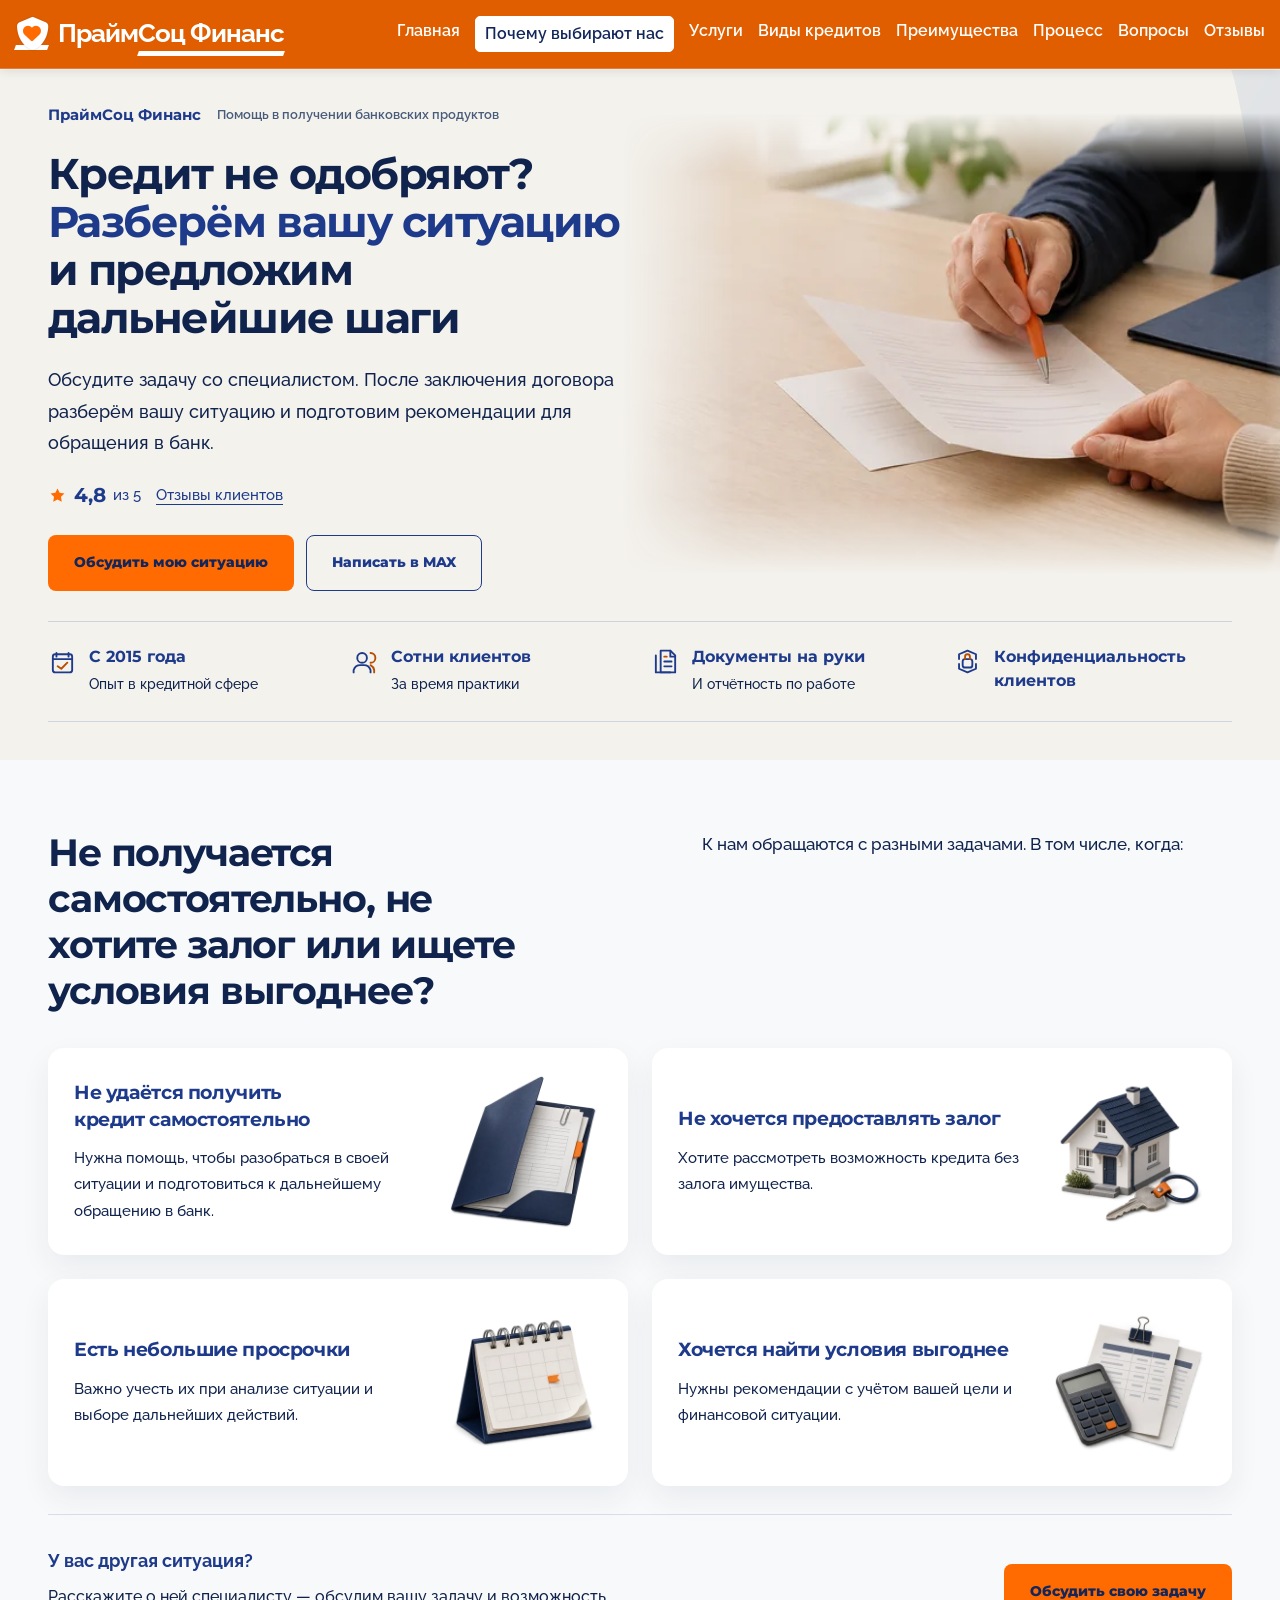
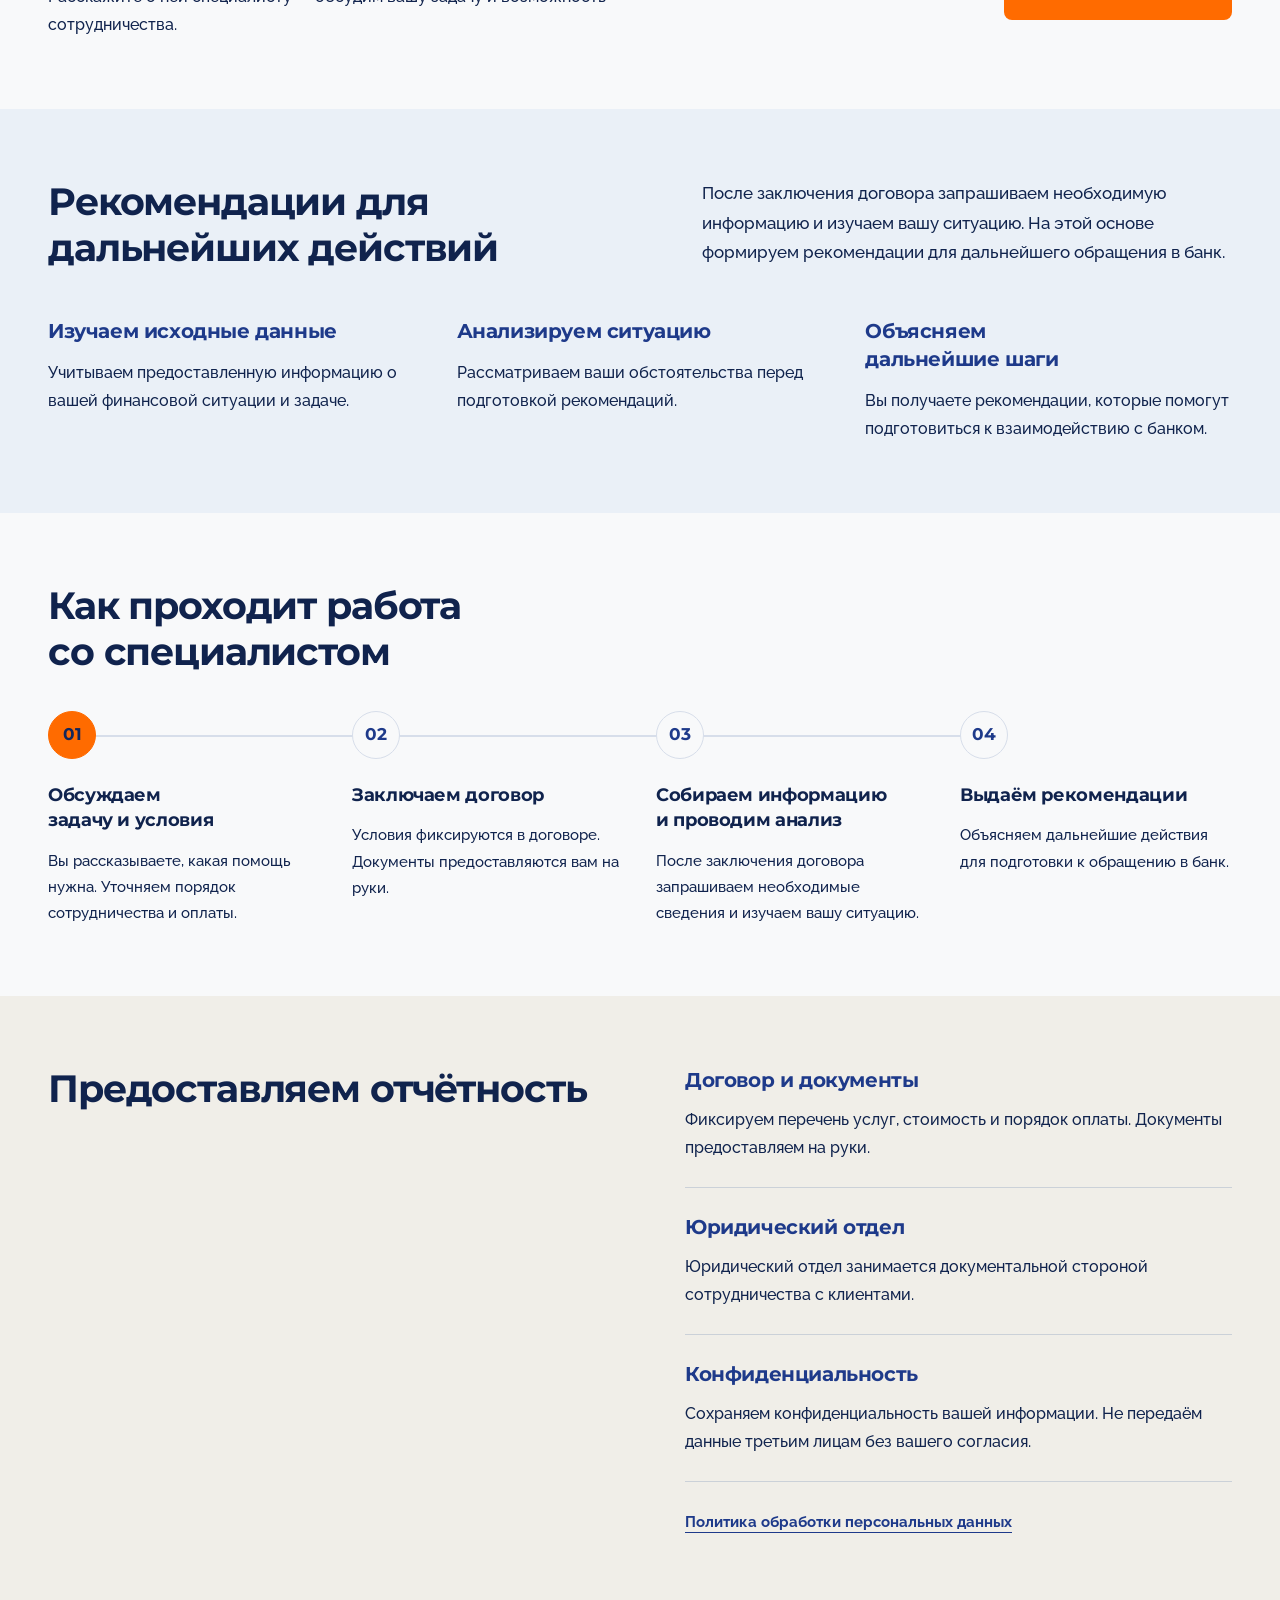
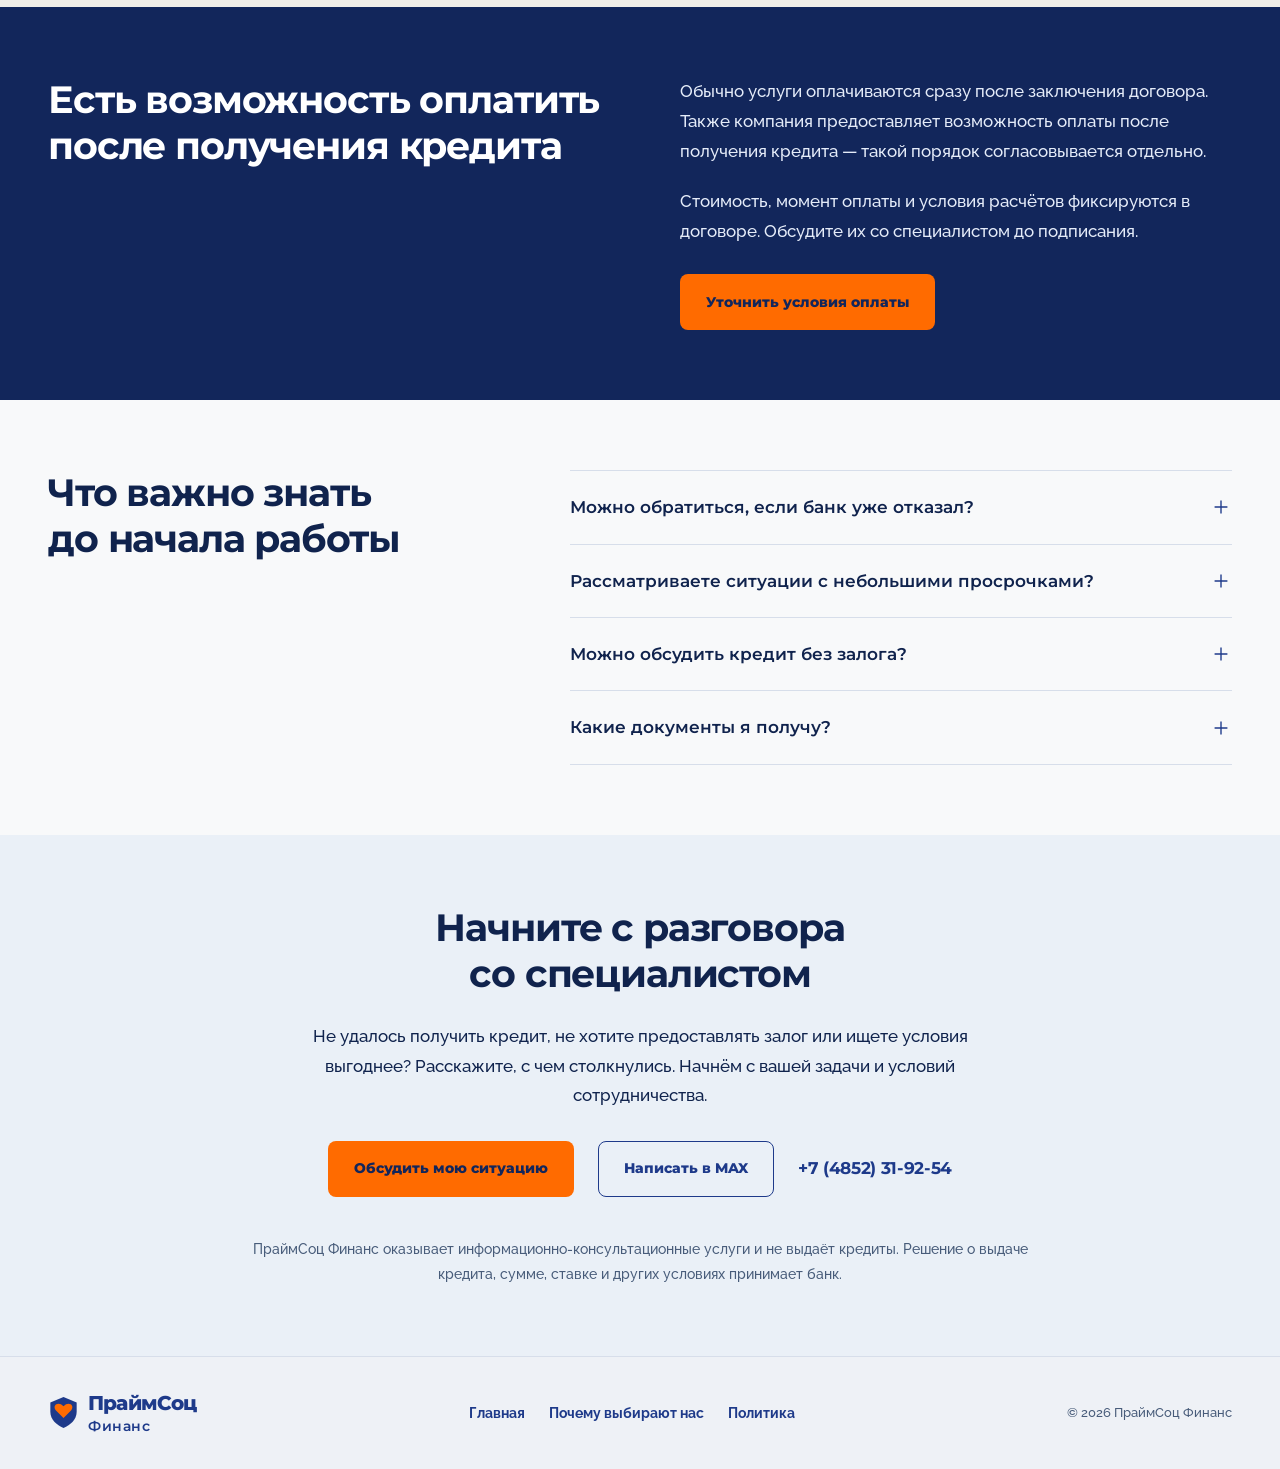
==== commit b7d0f0d3: "Refine consultation clarity, situations and accessible motion for v8 preview" ====
--- a/consultation.html
+++ b/consultation.html
@@ -1,5 +1,5 @@
 <!doctype html>
-<html lang="ru"><head><meta http-equiv="Content-Security-Policy" content="default-src 'self' data:; script-src 'self' 'unsafe-inline'; style-src 'self' 'unsafe-inline'; img-src 'self' data:; font-src 'self'; connect-src 'none'; form-action 'none'; base-uri 'none'; frame-src 'none'; object-src 'none'"><meta name="robots" content="noindex,nofollow"><meta charset="utf-8"><meta name="viewport" content="width=device-width, initial-scale=1"><title>Помощь в получении кредита — ПраймСоц Финанс</title><meta name="description" content="Анализ ситуации и рекомендации для обращения в банк. Работа по договору, документы на руки и отчётность. Обсудите задачу и условия сотрудничества с ПраймСоц Финанс."><meta name="theme-color" content="#1e3a8a"><link rel="icon" href="favicon.ico"><link rel="stylesheet" href="assets/fonts/fonts.css"><link rel="stylesheet" href="assets/pages.css"><link rel="preload" as="image" href="assets/hero-consultation-v7-1440.webp" imagesrcset="assets/hero-consultation-v7-640.webp 640w, assets/hero-consultation-v7-1440.webp 1440w" imagesizes="(max-width:720px) 110vw, 48vw"><link rel="stylesheet" href="assets/consultation-v6.css"><link rel="stylesheet" href="assets/hero-v7.css"><script src="assets/pages.js" defer></script><link rel="stylesheet" href="assets/shared-menu.css"><script src="assets/shared-menu.js" defer></script><script src="assets/consultation-v6.js" defer></script><link rel="stylesheet" href="assets/demo.css"></head><body class="shared-menu-page consultation-page"><aside class="demo-banner" aria-label="Режим просмотра">Демонстрационная версия. Отправка отзывов отключена. Политика ожидает утверждения.</aside><a class="skip-link" href="#main">К содержанию</a>
+<html lang="ru"><head><meta http-equiv="Content-Security-Policy" content="default-src 'self' data:; script-src 'self' 'unsafe-inline'; style-src 'self' 'unsafe-inline'; img-src 'self' data:; font-src 'self'; connect-src 'none'; form-action 'none'; base-uri 'none'; frame-src 'none'; object-src 'none'"><meta name="robots" content="noindex,nofollow"><meta charset="utf-8"><meta name="viewport" content="width=device-width, initial-scale=1"><title>Помощь в получении кредита — ПраймСоц Финанс</title><meta name="description" content="Обсудите задачу со специалистом ПраймСоц Финанс. Анализ ситуации и рекомендации для обращения в банк, работа по договору."><meta name="theme-color" content="#1e3a8a"><link rel="icon" href="favicon.ico"><link rel="stylesheet" href="assets/fonts/fonts.css"><link rel="stylesheet" href="assets/pages.css"><link rel="preload" as="image" href="assets/hero-consultation-v7-1440.webp" imagesrcset="assets/hero-consultation-v7-640.webp 640w, assets/hero-consultation-v7-1440.webp 1440w" imagesizes="(max-width:720px) 110vw, 48vw"><link rel="stylesheet" href="assets/consultation-v8.css"><script src="assets/pages.js" defer></script><link rel="stylesheet" href="assets/shared-menu.css"><script src="assets/shared-menu.js" defer></script><script src="assets/consultation-v8.js" defer></script><link rel="stylesheet" href="assets/demo.css"></head><body class="shared-menu-page consultation-page consultation-v8"><a class="skip-link" href="#main">К содержанию</a>
 <header class="site-menu">
         <div class="container header-container">
             <a href="index.html" class="logo" aria-label="ПраймСоц Финанс — главная">
@@ -9,8 +9,9 @@
             <nav class="nav-container" aria-label="Основная навигация">
                 <ul class="nav-menu" id="navMenu">
                     <li><a href="index.html">Главная</a></li>
+                    <li class="nav-page-item"><a class="nav-page-link active" href="consultation.html" aria-current="page">Почему выбирают нас</a></li>
                     <li><a href="index.html#services">Услуги</a></li>
-                    <li><a href="consultation.html" class="active" aria-current="page">Почему выбирают нас</a></li>
+                    
                     <li><a href="index.html#loan-types">Виды кредитов</a></li>
                     <li><a href="index.html#advantages">Преимущества</a></li>
                     <li><a href="index.html#process">Процесс</a></li>
@@ -22,23 +23,23 @@
         </div>
     </header>
 <main id="main" class="marketing-main">
-<section class="m-hero m-hero--human" aria-labelledby="offer-title"><div class="m-hero-ambient" aria-hidden="true"><img src="assets/hero-shapes-720.webp" width="720" height="720" alt="" decoding="async" fetchpriority="low"></div><div class="wrap m-hero-grid"><div class="m-hero-copy">
-<p class="m-brand-line">ПраймСоц Финанс · помощь в получении банковских продуктов</p>
-<p class="m-timing">Перед новой заявкой в банк</p>
+<section class="m-hero m-hero--human" aria-labelledby="offer-title"><div class="m-hero-ambient" aria-hidden="true"><svg viewBox="0 0 1600 900" preserveAspectRatio="xMidYMid slice"><defs><linearGradient id="ribbon-blue-v8" x1="0" y1="0" x2="1" y2="1"><stop stop-color="#dce5f0"/><stop offset="1" stop-color="#728bb4"/></linearGradient><linearGradient id="ribbon-orange-v8" x1="0" y1="0" x2="1" y2="1"><stop stop-color="#ffdabf"/><stop offset="1" stop-color="#edaa76"/></linearGradient></defs><path d="M1330-300C1760 30 1480 90 1750 410" stroke="url(#ribbon-blue-v8)" stroke-width="100"/><path d="M1580-100C1830 110 1660 300 1780 610" stroke="url(#ribbon-orange-v8)" stroke-width="52"/></svg></div><div class="wrap m-hero-grid"><div class="m-hero-copy">
+<p class="m-brand-line"><strong>ПраймСоц Финанс</strong><span>Помощь в получении банковских продуктов</span></p>
+
 <h1 id="offer-title">Кредит не одобряют? <span>Разберём вашу ситуацию</span> и предложим дальнейшие шаги</h1>
-<p class="m-lead">Проанализируем ваши данные и дадим рекомендации для обращения в банк. Работаем по договору: документы предоставляем на руки, по выполненной работе — отчётность.</p>
-<div class="m-hero-action"><div class="m-contact-actions"><a class="button m-cta" href="tel:+74852319254" aria-label="Обсудить мою ситуацию: позвонить +7 (4852) 31-92-54" >Обсудить мою ситуацию</a><a class="button m-cta m-max" href="https://max.ru/u/f9LHodD0cOIh50-ziGTxpJ-xn0XwiJT__QxPwxd8AxRT8jGUL5uu3jGXrtw" target="_blank" rel="noopener noreferrer" aria-label="Написать в MAX — откроется в новой вкладке">Написать в MAX</a></div><p>Начните с разговора о вашей задаче и условиях сотрудничества.</p></div>
+<p class="m-lead">Обсудите задачу со специалистом. После заключения договора разберём вашу ситуацию и подготовим рекомендации для обращения в банк.</p>
+<a class="m-rating" href="https://xn--80aaxdphbefkof8a1a.xn--p1ai/#testimonials" target="_blank" rel="noopener noreferrer" aria-label="Оценка клиентов 4,8 из 5. Отзывы на основном сайте" data-rating-mode="snapshot"><svg viewBox="0 0 24 24" aria-hidden="true"><path d="m12 3 2.7 5.5 6.1.9-4.4 4.3 1 6.1-5.4-2.9-5.4 2.9 1-6.1-4.4-4.3 6.1-.9Z"/></svg><strong class="m-rating-value">4,8</strong><span>из 5</span><span class="m-rating-label">Отзывы клиентов</span></a><div class="m-hero-action"><div class="m-contact-actions"><a class="button m-cta" href="tel:+74852319254" aria-label="Обсудить мою ситуацию: позвонить +7 (4852) 31-92-54" >Обсудить мою ситуацию</a><a class="button m-cta m-max" href="https://max.ru/u/f9LHodD0cOIh50-ziGTxpJ-xn0XwiJT__QxPwxd8AxRT8jGUL5uu3jGXrtw" target="_blank" rel="noopener noreferrer" aria-label="Написать в MAX — откроется в новой вкладке">Написать в MAX</a></div></div>
 </div><figure class="m-hero-object"><img src="assets/hero-consultation-v7-1440.webp" srcset="assets/hero-consultation-v7-640.webp 640w, assets/hero-consultation-v7-1440.webp 1440w" sizes="(max-width:720px) 110vw, 48vw" width="1440" height="960" fetchpriority="high" decoding="async" alt="Тематическая иллюстрация консультации: совместный разбор документов"></figure>
-<div class="m-hero-evidence"><ul class="m-facts"><li><strong>С 2015 года</strong> — опыт в кредитной сфере.</li><li><strong>Сотни клиентов</strong> — за время практики.</li><li><strong>Документы на руки</strong> — и отчётность по работе.</li></ul>
-<div class="m-hero-terms"><p class="m-payment-note">Обычно оплата — сразу после заключения договора. Возможна оплата после получения кредита — по согласованию.</p><div><p>Не передаём ваши данные третьим лицам без вашего согласия.</p><p>Решение о выдаче кредита, сумме, ставке и других условиях принимает банк.</p></div></div></div>
+<div class="m-hero-evidence"><ul class="m-facts"><li><svg viewBox="0 0 24 24" aria-hidden="true"><path d="M7 5v3m10-3v3M5 10h14M6 6h12a2 2 0 0 1 2 2v11a2 2 0 0 1-2 2H6a2 2 0 0 1-2-2V8a2 2 0 0 1 2-2Z"/><path class="icon-accent" d="m8 16 3 2 5-5"/></svg><div><strong>С 2015 года</strong><span>Опыт в кредитной сфере</span></div></li><li><svg viewBox="0 0 24 24" aria-hidden="true"><path d="M10 13a4 4 0 1 0 0-8 4 4 0 0 0 0 8Zm-7 8v-2a6 6 0 0 1 6-4h2a6 6 0 0 1 6 4v2"/><path class="icon-accent" d="M17 5a4 4 0 0 1 0 8m3 8v-2a6 6 0 0 0-3-4"/></svg><div><strong>Сотни клиентов</strong><span>За время практики</span></div></li><li><svg viewBox="0 0 24 24" aria-hidden="true"><path d="M8 3h8l4 4v14H8Z"/><path d="M16 3v5h4M4 7v14h12M11 12h6m-6 4h6"/><path class="icon-accent" d="M11 8h2"/></svg><div><strong>Документы на руки</strong><span>И отчётность по работе</span></div></li><li><svg viewBox="0 0 24 24" aria-hidden="true"><path d="M5 10V6l7-3 7 3v4M5 14v4l7 3 7-3v-4"/><rect x="8" y="10" width="8" height="7" rx="2"/><path class="icon-accent" d="M10 10V8a2 2 0 0 1 4 0v2"/></svg><div><strong>Конфиденциальность клиентов</strong></div></li></ul>
+</div>
 </div></section>
 <section class="m-section wrap m-situations" aria-labelledby="situations-title"><div class="m-heading-row"><h2 id="situations-title">Не получается самостоятельно, не хотите залог или ищете условия выгоднее?</h2><p>К нам обращаются с разными задачами. В том числе, когда:</p></div>
-<div class="m-scenario-grid"><div class="m-scenario"><h3>Не удаётся получить кредит самостоятельно.</h3><p>Нужна помощь, чтобы разобраться в своей ситуации и подготовиться к дальнейшему обращению в банк.</p></div><div class="m-scenario"><h3>Не хочется предоставлять залог.</h3><p>Хотите рассмотреть возможность кредита без залога имущества.</p></div><div class="m-scenario"><h3>Есть небольшие просрочки.</h3><p>Важно учесть их при анализе ситуации и выборе дальнейших действий.</p></div><div class="m-scenario"><h3>Хочется найти условия выгоднее.</h3><p>Нужны рекомендации с учётом вашей цели и финансовой ситуации.</p></div></div>
+<div class="m-scenario-grid"><div class="m-scenario"><picture class="m-scenario-art"><img src="assets/scenario-review-320.webp" srcset="assets/scenario-review-320.webp 320w, assets/scenario-review-640.webp 640w" sizes="(max-width:600px) 100px, 160px" width="320" height="320" loading="lazy" decoding="async" alt="Тематическая иллюстрация изучения документов"></picture><div class="m-scenario-copy"><h3>Не удаётся получить кредит самостоятельно</h3><p>Нужна помощь, чтобы разобраться в своей ситуации и подготовиться к дальнейшему обращению в банк.</p></div></div><div class="m-scenario"><picture class="m-scenario-art"><img src="assets/scenario-no-collateral-320.webp" srcset="assets/scenario-no-collateral-320.webp 320w, assets/scenario-no-collateral-640.webp 640w" sizes="(max-width:600px) 100px, 160px" width="320" height="320" loading="lazy" decoding="async" alt="Тематическая иллюстрация имущества: дом и ключ"></picture><div class="m-scenario-copy"><h3>Не хочется предоставлять залог</h3><p>Хотите рассмотреть возможность кредита без залога имущества.</p></div></div><div class="m-scenario"><picture class="m-scenario-art"><img src="assets/scenario-timing-320.webp" srcset="assets/scenario-timing-320.webp 320w, assets/scenario-timing-640.webp 640w" sizes="(max-width:600px) 100px, 160px" width="320" height="320" loading="lazy" decoding="async" alt="Тематическая иллюстрация сроков: календарь"></picture><div class="m-scenario-copy"><h3>Есть небольшие просрочки</h3><p>Важно учесть их при анализе ситуации и выборе дальнейших действий.</p></div></div><div class="m-scenario"><picture class="m-scenario-art"><img src="assets/scenario-comparison-320.webp" srcset="assets/scenario-comparison-320.webp 320w, assets/scenario-comparison-640.webp 640w" sizes="(max-width:600px) 100px, 160px" width="320" height="320" loading="lazy" decoding="async" alt="Тематическая иллюстрация сравнения условий"></picture><div class="m-scenario-copy"><h3>Хочется найти условия выгоднее</h3><p>Нужны рекомендации с учётом вашей цели и финансовой ситуации.</p></div></div></div>
 <div class="m-other-situation"><p><strong>У вас другая ситуация?</strong> Расскажите о ней специалисту — обсудим вашу задачу и возможность сотрудничества.</p><a class="button m-cta" href="tel:+74852319254" aria-label="Обсудить свою задачу: позвонить +7 (4852) 31-92-54" >Обсудить свою задачу</a></div></section>
-<section class="m-result m-section" aria-labelledby="result-title"><div class="wrap"><div class="m-heading-row"><h2 id="result-title">После анализа — рекомендации для вашей ситуации</h2><p>После заключения договора запрашиваем необходимую информацию и изучаем вашу ситуацию. На этой основе формируем рекомендации для дальнейшего обращения в банк.</p></div><div class="m-action-list"><div><h3>Изучаем исходные данные.</h3><p>Учитываем предоставленную информацию о вашей финансовой ситуации и задаче.</p></div><div><h3>Анализируем ситуацию.</h3><p>Рассматриваем ваши обстоятельства перед подготовкой рекомендаций.</p></div><div><h3>Объясняем дальнейшие шаги.</h3><p>Вы получаете рекомендации, которые помогут подготовиться к взаимодействию с банком.</p></div></div><p class="m-bank-line">Содержание услуги — анализ и рекомендации. Решение по кредитной заявке остаётся за банком.</p></div></section>
-<section class="m-process m-section wrap" id="consultation-process" aria-labelledby="process-title"><h2 id="process-title">От первого обращения до рекомендаций — понятная последовательность</h2><div class="m-process-flow"><div class="m-process-track" aria-hidden="true"></div><ol><li><span class="m-step-index" aria-hidden="true">01</span><h3>Обсуждаем задачу и условия.</h3><p>Вы рассказываете, какая помощь нужна. Уточняем порядок сотрудничества и оплаты.</p></li><li><span class="m-step-index" aria-hidden="true">02</span><h3>Заключаем договор.</h3><p>Условия фиксируются в договоре. Документы предоставляются вам на руки.</p></li><li><span class="m-step-index" aria-hidden="true">03</span><h3>Собираем информацию и проводим анализ.</h3><p>После заключения договора запрашиваем необходимые сведения и изучаем вашу ситуацию.</p></li><li><span class="m-step-index" aria-hidden="true">04</span><h3>Выдаём рекомендации.</h3><p>Объясняем дальнейшие действия для подготовки к обращению в банк.</p></li></ol></div><p class="m-process-caption">Дальнейшее решение о выдаче кредита и его условиях принимает банк.</p></section>
-<section class="m-trust m-section" aria-labelledby="trust-title"><div class="wrap m-trust-layout"><div><h2 id="trust-title">Документы — у вас на руках. По работе — отчётность</h2><p class="m-trust-intro">При заключении договора вы получаете документы на руки. По выполненной работе предоставляем отчётность.</p><p class="m-experience">В основе работы — опыт в кредитной сфере с 2015 года и сотни клиентов с разными ситуациями за время практики.</p></div><div class="m-trust-points"><div><h3>Договор и документы.</h3><p>Перечень услуг, стоимость и порядок оплаты фиксируются в договоре.</p></div><div><h3>Юридический отдел.</h3><p>Документальная сторона сотрудничества с клиентами находится в работе юридического отдела компании.</p></div><div><h3>Конфиденциальность.</h3><p>Сохраняем конфиденциальность вашей информации. Не передаём данные третьим лицам без вашего согласия.</p></div><a class="m-policy-link" href="privacy.html">Политика обработки персональных данных</a></div></div></section>
+<section class="m-result m-section" aria-labelledby="result-title"><div class="wrap"><div class="m-heading-row"><h2 id="result-title">Рекомендации для дальнейших действий</h2><p>После заключения договора запрашиваем необходимую информацию и изучаем вашу ситуацию. На этой основе формируем рекомендации для дальнейшего обращения в банк.</p></div><div class="m-action-list"><div><h3>Изучаем исходные данные</h3><p>Учитываем предоставленную информацию о вашей финансовой ситуации и задаче.</p></div><div><h3>Анализируем ситуацию</h3><p>Рассматриваем ваши обстоятельства перед подготовкой рекомендаций.</p></div><div><h3>Объясняем дальнейшие шаги</h3><p>Вы получаете рекомендации, которые помогут подготовиться к взаимодействию с банком.</p></div></div></div></section>
+<section class="m-process m-section wrap" id="consultation-process" aria-labelledby="process-title"><h2 id="process-title">Как проходит работа со специалистом</h2><div class="m-process-flow"><div class="m-process-track" aria-hidden="true"></div><ol><li><span class="m-step-index" aria-hidden="true">01</span><h3>Обсуждаем задачу и условия</h3><p>Вы рассказываете, какая помощь нужна. Уточняем порядок сотрудничества и оплаты.</p></li><li><span class="m-step-index" aria-hidden="true">02</span><h3>Заключаем договор</h3><p>Условия фиксируются в договоре. Документы предоставляются вам на руки.</p></li><li><span class="m-step-index" aria-hidden="true">03</span><h3>Собираем информацию и проводим анализ</h3><p>После заключения договора запрашиваем необходимые сведения и изучаем вашу ситуацию.</p></li><li><span class="m-step-index" aria-hidden="true">04</span><h3>Выдаём рекомендации</h3><p>Объясняем дальнейшие действия для подготовки к обращению в банк.</p></li></ol></div></section>
+<section class="m-trust m-section" aria-labelledby="trust-title"><div class="wrap m-trust-layout"><div><h2 id="trust-title">Предоставляем отчётность</h2></div><div class="m-trust-points"><div><h3>Договор и документы</h3><p>Фиксируем перечень услуг, стоимость и порядок оплаты. Документы предоставляем на руки.</p></div><div><h3>Юридический отдел</h3><p>Юридический отдел занимается документальной стороной сотрудничества с клиентами.</p></div><div><h3>Конфиденциальность</h3><p>Сохраняем конфиденциальность вашей информации. Не передаём данные третьим лицам без вашего согласия.</p></div><a class="m-policy-link" href="privacy.html">Политика обработки персональных данных</a></div></div></section>
 <section class="m-payment m-section" aria-labelledby="payment-title"><div class="wrap m-payment-layout"><h2 id="payment-title">Есть возможность оплатить после получения кредита</h2><div><p>Обычно услуги оплачиваются сразу после заключения договора. Также компания предоставляет возможность оплаты после получения кредита — такой порядок согласовывается отдельно.</p><p>Стоимость, момент оплаты и условия расчётов фиксируются в договоре. Обсудите их со специалистом до подписания.</p><a class="button m-cta" href="tel:+74852319254" aria-label="Уточнить условия оплаты: позвонить +7 (4852) 31-92-54" >Уточнить условия оплаты</a></div></div></section>
-<section class="m-faq m-section wrap" aria-labelledby="faq-title"><div class="m-faq-layout"><h2 id="faq-title">Что важно знать до начала работы</h2><div><details><summary>Можно обратиться, если банк уже отказал?<svg viewBox="0 0 24 24" aria-hidden="true"><path d="M12 5v14M5 12h14"/></svg></summary><p>Да. К нам обращаются, когда получить кредит самостоятельно не удалось. После заключения договора анализируем ситуацию и выдаём рекомендации для дальнейших действий.</p></details><details><summary>Рассматриваете ситуации с небольшими просрочками?<svg viewBox="0 0 24 24" aria-hidden="true"><path d="M12 5v14M5 12h14"/></svg></summary><p>Да, такие обращения входят в нашу практику. Наличие просрочек учитывается при анализе ситуации; решение о кредитовании принимает банк.</p></details><details><summary>Можно обсудить кредит без залога?<svg viewBox="0 0 24 24" aria-hidden="true"><path d="M12 5v14M5 12h14"/></svg></summary><p>Да. Вы можете обратиться с такой задачей. Возможность кредита без залога и его условия определяются банком.</p></details><details><summary>Можно оплатить после получения кредита?<svg viewBox="0 0 24 24" aria-hidden="true"><path d="M12 5v14M5 12h14"/></svg></summary><p>Такая возможность есть и согласовывается отдельно. Обычно оплата необходима сразу после заключения договора. Порядок расчётов закрепляется в договоре.</p></details><details><summary>Что я получаю по договору?<svg viewBox="0 0 24 24" aria-hidden="true"><path d="M12 5v14M5 12h14"/></svg></summary><p>Анализ предоставленной информации и рекомендации по вашей ситуации. Документы предоставляются на руки, по выполненной работе — отчётность.</p></details></div></div></section>
-<section class="m-final m-section" aria-labelledby="final-title"><div class="wrap m-final-inner"><h2 id="final-title">Перед новой заявкой обсудите свою ситуацию со специалистом</h2><p>Не удалось получить кредит, не хотите предоставлять залог или ищете условия выгоднее? Расскажите, с чем столкнулись. Начнём с вашей задачи и условий сотрудничества.</p><div class="m-final-action"><a class="button m-cta" href="tel:+74852319254" aria-label="Обсудить мою ситуацию: позвонить +7 (4852) 31-92-54" >Обсудить мою ситуацию</a><a class="button m-cta m-max" href="https://max.ru/u/f9LHodD0cOIh50-ziGTxpJ-xn0XwiJT__QxPwxd8AxRT8jGUL5uu3jGXrtw" target="_blank" rel="noopener noreferrer" aria-label="Написать в MAX — откроется в новой вкладке">Написать в MAX</a><a class="contact-phone" href="tel:+74852319254">+7 (4852) 31-92-54</a></div><p class="m-final-disclaimer">ПраймСоц Финанс оказывает информационно-консультационные услуги и помощь при обращении за банковскими продуктами. Компания не выдаёт кредиты. Решение о выдаче, сумме, ставке и других условиях принимает банк.</p></div></section>
+<section class="m-faq m-section wrap" aria-labelledby="faq-title"><div class="m-faq-layout"><h2 id="faq-title">Что важно знать до начала работы</h2><div><details><summary>Можно обратиться, если банк уже отказал?<svg viewBox="0 0 24 24" aria-hidden="true"><path d="M12 5v14M5 12h14"/></svg></summary><p>Да. К нам обращаются, когда получить кредит самостоятельно не удалось. После заключения договора анализируем ситуацию и выдаём рекомендации для дальнейших действий.</p></details><details><summary>Рассматриваете ситуации с небольшими просрочками?<svg viewBox="0 0 24 24" aria-hidden="true"><path d="M12 5v14M5 12h14"/></svg></summary><p>Да, такие обращения входят в нашу практику. Небольшие просрочки учитываются при анализе вашей ситуации.</p></details><details><summary>Можно обсудить кредит без залога?<svg viewBox="0 0 24 24" aria-hidden="true"><path d="M12 5v14M5 12h14"/></svg></summary><p>Да. Расскажите специалисту, какой вариант кредита рассматриваете. Дальнейшую работу и условия сотрудничества согласуем до заключения договора.</p></details><details><summary>Какие документы я получу?<svg viewBox="0 0 24 24" aria-hidden="true"><path d="M12 5v14M5 12h14"/></svg></summary><p>При заключении договора вы получаете документы на руки. По выполненной работе предоставляем отчётность.</p></details></div></div></section>
+<section class="m-final m-section" aria-labelledby="final-title"><div class="wrap m-final-inner"><h2 id="final-title">Начните с разговора со специалистом</h2><p>Не удалось получить кредит, не хотите предоставлять залог или ищете условия выгоднее? Расскажите, с чем столкнулись. Начнём с вашей задачи и условий сотрудничества.</p><div class="m-final-action"><a class="button m-cta" href="tel:+74852319254" aria-label="Обсудить мою ситуацию: позвонить +7 (4852) 31-92-54" >Обсудить мою ситуацию</a><a class="button m-cta m-max" href="https://max.ru/u/f9LHodD0cOIh50-ziGTxpJ-xn0XwiJT__QxPwxd8AxRT8jGUL5uu3jGXrtw" target="_blank" rel="noopener noreferrer" aria-label="Написать в MAX — откроется в новой вкладке">Написать в MAX</a><a class="contact-phone" href="tel:+74852319254">+7 (4852) 31-92-54</a></div><p class="m-final-disclaimer">ПраймСоц Финанс оказывает информационно-консультационные услуги и не выдаёт кредиты. Решение о выдаче кредита, сумме, ставке и других условиях принимает банк.</p></div></section>
 </main><footer class="site-footer"><div class="wrap footer-inner"><a class="brand" href="index.html" aria-label="ПраймСоц Финанс — главная"><svg class="brand-symbol" viewBox="0 0 40 44" aria-hidden="true"><path d="M20 2 37 9v12c0 10-8 17-17 21C11 38 3 31 3 21V9Z" fill="currentColor"/><path d="M20 29 10 19c-5-7 4-12 10-5 6-7 15-2 10 5Z" fill="#ff6b00"/></svg><span>ПраймСоц <span class="brand-finance">Финанс</span></span></a><nav aria-label="Навигация в подвале"><a href="index.html">Главная</a><a href="consultation.html" aria-current="page">Почему выбирают нас</a><a href="privacy.html">Политика</a></nav><p>© <span data-year>2026</span> ПраймСоц Финанс</p></div></footer></body></html>
--- a/assets/consultation-v8.css
+++ b/assets/consultation-v8.css
@@ -0,0 +1,44 @@
+/* Consultation: from the visitor's situation to clear next steps. Existing brand retained. */
+.marketing-main{--section-space:88px}.marketing-main p{line-height:1.75}.marketing-main h2{font-size:clamp(1.85rem,3vw,2.65rem);line-height:1.2;letter-spacing:-.03em}.marketing-main h3{font-size:20px;line-height:1.4;letter-spacing:-.02em}.marketing-main .m-cta{min-height:56px;padding:17px 26px;flex:none;font-size:14px}.m-section{padding-block:var(--section-space)}
+.m-hero{background:#f4f2ed;overflow:hidden;position:relative;padding:48px 0 38px}.m-hero-grid{display:grid;grid-template-columns:1.25fr 1fr;column-gap:40px;position:relative}.m-hero-copy{position:relative;z-index:2;min-width:0}.m-brand-line{font-size:14px;font-weight:600;color:var(--muted);margin:0!important}.m-timing{display:inline-block;color:var(--navy);font-size:16px;font-weight:700;margin:22px 0 12px!important;text-decoration:underline;text-decoration-color:var(--orange);text-decoration-thickness:3px;text-underline-offset:7px}.m-hero h1{font-size:clamp(2.15rem,3.45vw,3.15rem);line-height:1.12;letter-spacing:-.035em;max-width:23ch;text-wrap:pretty}.m-hero h1 span{color:var(--navy)}.m-lead{font-size:18px;margin-top:24px!important;max-width:59ch}.m-hero-action{display:flex;align-items:center;gap:22px;margin-top:28px}.m-hero-action p{font-size:14px;line-height:1.65;max-width:28ch;margin:0}.m-hero-object{align-self:center;pointer-events:none;position:relative;margin:0 -100px 0 -50px;min-width:0;z-index:1}.m-hero-object img{width:100%;height:auto;display:block}.m-hero-object::before{content:"";position:absolute;inset:-100px -40px 0 100px;opacity:.16;z-index:-1;transform:translateY(-120px) rotate(-15deg)}
+.m-hero-evidence{grid-column:1/-1;margin-top:40px;position:relative;z-index:2}.m-facts{display:grid;grid-template-columns:1fr 1fr 1.25fr;gap:30px;list-style:none;margin:0;padding:24px 0;border-top:1px solid #ccd4df;border-bottom:1px solid #ccd4df}.m-facts li{font-size:15px;line-height:1.7;max-width:28ch}.m-facts strong{display:block;font-family:Montserrat,Arial,sans-serif;color:var(--navy);font-size:18px;font-weight:700}.m-hero-terms{display:grid;grid-template-columns:1.1fr 1fr;gap:50px;padding-top:24px;font-size:15px}.m-hero-terms p{margin:0}.m-hero-terms div p+p{margin-top:12px}.m-payment-note{font-weight:700}.m-heading-row{display:grid;grid-template-columns:1.1fr 1fr;gap:70px;align-items:start}.m-heading-row p{margin:0;max-width:62ch}.m-scenario-grid{display:grid;grid-template-columns:1fr 1fr;gap:0 60px;margin-top:44px}.m-scenario{border-top:1px solid var(--line);padding:28px 0}.m-scenario h3{max-width:27ch;color:var(--navy);margin-bottom:12px}.m-scenario p{font-size:16px;max-width:56ch}.m-other-situation{display:flex;justify-content:space-between;gap:40px;align-items:center;margin-top:22px;padding-top:30px;border-top:1px solid var(--line)}.m-other-situation p{max-width:68ch;margin:0;font-size:16px}.m-other-situation strong{display:block;font-size:18px;color:var(--navy);margin-bottom:6px}
+.m-result{background:#eaf0f7}.m-action-list{display:grid;grid-template-columns:repeat(3,1fr);gap:42px;margin-top:46px}.m-action-list h3{color:var(--navy);margin-bottom:14px;max-width:22ch}.m-action-list p{font-size:16px}.m-bank-line{margin-top:36px!important;padding-top:24px;border-top:1px solid #c8d3e2;font-weight:600;font-size:15px;max-width:92ch}
+.m-process>h2{max-width:28ch}.m-process-flow{position:relative;margin-top:48px;--process-progress:1}.m-process-flow ol{display:grid;grid-template-columns:repeat(4,1fr);gap:32px;list-style:none;padding:0;margin:0;position:relative}.m-step-index{display:flex;align-items:center;justify-content:center;width:48px;height:48px;background:var(--paper);border:1px solid var(--line);border-radius:50%;font-family:Montserrat,Arial,sans-serif;font-size:17px;font-weight:700;color:var(--navy);position:relative}.m-process-flow h3{font-size:18px;margin-top:24px;max-width:24ch}.m-process-flow p{font-size:15px;margin-top:14px}.m-process-track{position:absolute;left:24px;right:24px;height:2px;top:23px;background:var(--line);overflow:hidden}.m-process-track::after{content:"";position:absolute;inset:0;background:var(--orange);transform:scaleX(var(--process-progress));transform-origin:left}.m-process-caption{margin-top:35px!important;color:var(--muted);font-size:15px;max-width:76ch}
+.m-trust{background:#f0eee8}.m-trust-layout{display:grid;grid-template-columns:1fr 1fr;gap:90px}.m-trust-layout h2{max-width:23ch}.m-trust-intro{margin-top:26px!important}.m-experience{margin-top:30px!important;font-size:16px;font-weight:600;color:var(--navy);max-width:55ch}.m-trust-points>div{padding-bottom:25px;margin-bottom:25px;border-bottom:1px solid #cbd1d8}.m-trust-points h3{color:var(--navy);margin-bottom:12px}.m-trust-points p{font-size:16px}.m-policy-link{font-size:15px;font-weight:700}
+.m-payment{background:var(--navy-deep);color:white}.m-payment-layout{display:grid;grid-template-columns:1fr 1fr;gap:80px}.m-payment-layout h2{max-width:23ch}.m-payment-layout p{color:#e5ecf9;font-size:17px}.m-payment-layout .m-cta{margin-top:28px}.m-payment a:focus-visible{outline-color:white}
+.m-faq-layout{display:grid;grid-template-columns:.8fr 1.2fr;gap:80px}.m-faq h2{max-width:19ch}.m-faq details{border-bottom:1px solid var(--line)}.m-faq details:first-child{border-top:1px solid var(--line)}.m-faq summary{font-family:Montserrat,Arial,sans-serif;font-size:17px;font-weight:600;line-height:1.55;list-style:none;cursor:pointer;display:flex;justify-content:space-between;align-items:center;gap:25px;padding:23px 0}.m-faq summary::-webkit-details-marker{display:none}.m-faq summary svg{width:22px;height:22px;flex:none;fill:none;stroke:var(--navy);stroke-width:1.5;transition:transform .2s}.m-faq details[open] summary svg{transform:rotate(45deg)}.m-faq details p{font-size:16px;padding:0 40px 24px 0;margin:0}
+.m-final{background:#eaf0f7}.m-final-inner{max-width:960px;text-align:center}.m-final h2{max-width:27ch;margin-inline:auto}.m-final-inner>p{max-width:70ch;margin:25px auto 0}.m-final-action{display:flex;justify-content:center;align-items:center;gap:28px;margin-top:30px}.m-final-disclaimer{font-size:14px!important;color:var(--muted);margin-top:40px!important;max-width:90ch!important}.marketing-main a:focus-visible,.marketing-main summary:focus-visible{outline:3px solid var(--orange-dark);outline-offset:5px}
+@media(max-width:1050px){.marketing-main{--section-space:64px}.m-hero-grid{grid-template-columns:1.35fr 1fr;gap:26px}.m-hero h1{font-size:clamp(2rem,4vw,2.7rem)}.m-brand-line{font-size:13px}.m-lead{font-size:17px}.m-hero-action{flex-direction:column;align-items:flex-start;gap:12px}.m-hero-action p{max-width:44ch}.m-hero-object{margin-right:-80px;margin-left:-40px}.m-hero-evidence{margin-top:18px}.m-heading-row,.m-trust-layout,.m-payment-layout,.m-faq-layout{gap:40px}.m-action-list{gap:28px}.m-scenario-grid{gap:0 35px}.m-process-flow ol{gap:22px}.m-process-flow h3{font-size:17px}.m-process-flow p{font-size:14px}.m-hero-terms{gap:30px}.m-other-situation{gap:26px}}
+@media(max-width:720px){.marketing-main{--section-space:48px}.marketing-main h2{font-size:28px;line-height:1.25}.marketing-main h3{font-size:19px}.marketing-main .m-cta{font-size:13px;min-height:54px;padding:16px 22px}.m-hero{padding:28px 0 22px}.m-hero-grid{display:flex;flex-direction:column;gap:0}.m-brand-line{font-size:12px;line-height:1.7!important;max-width:35ch}.m-timing{margin-top:20px!important;font-size:14px;margin-bottom:14px!important}.m-hero h1{font-size:clamp(1.9rem,8vw,2.6rem);line-height:1.15;max-width:none;letter-spacing:-.03em}.m-lead{font-size:16px;line-height:1.75!important;margin-top:22px!important}.m-hero-action{margin-top:23px;gap:13px}.m-hero-action p{font-size:14px;max-width:40ch}.m-hero-evidence{order:1;margin-top:28px}.m-facts{grid-template-columns:1fr;gap:15px;padding:21px 0}.m-facts li{max-width:none;font-size:14px}.m-facts strong{display:inline;font-size:15px}.m-hero-terms{grid-template-columns:1fr;gap:18px;font-size:14px;padding-top:20px}.m-hero-terms div p+p{margin-top:13px}.m-hero-object{order:2;align-self:center;margin:6px -40px -16px;width:calc(100% + 80px)}.m-hero-object::before{display:none}.m-heading-row,.m-trust-layout,.m-payment-layout,.m-faq-layout{grid-template-columns:1fr;gap:25px}.m-heading-row p{font-size:16px}.m-scenario-grid{grid-template-columns:1fr;gap:0;margin-top:28px}.m-scenario{padding:24px 0}.m-scenario h3{max-width:28ch}.m-scenario p{font-size:16px}.m-other-situation{align-items:flex-start;flex-direction:column;gap:20px;margin-top:5px;padding-top:25px}.m-other-situation p{font-size:16px}.m-action-list{grid-template-columns:1fr;gap:25px;margin-top:30px}.m-action-list h3{max-width:none;margin-bottom:10px}.m-action-list p{font-size:16px}.m-bank-line{margin-top:28px!important;font-size:14px}.m-process>h2{max-width:23ch}.m-process-flow{margin-top:30px}.m-process-flow ol{display:block}.m-process-flow li{position:relative;padding:0 0 31px 63px;min-height:125px}.m-process-flow li:last-child{padding-bottom:0;min-height:0}.m-step-index{position:absolute;left:0;top:0;width:42px;height:42px;font-size:15px}.m-process-flow h3{font-size:18px;margin:0;padding-top:5px;max-width:27ch}.m-process-flow p{font-size:15px;margin-top:10px}.m-process-track{left:20px;right:auto;top:20px;bottom:20px;width:2px;height:auto}.m-process-track::after{transform:scaleY(var(--process-progress));transform-origin:top}.m-process-caption{font-size:14px;margin-top:26px!important}.m-trust-intro{margin-top:22px!important;font-size:16px}.m-experience{margin-top:22px!important;font-size:15px}.m-trust-points>div{padding-bottom:21px;margin-bottom:21px}.m-payment-layout h2{max-width:23ch}.m-payment-layout p{font-size:16px}.m-faq h2{max-width:23ch}.m-faq summary{font-size:16px;padding:21px 0;gap:18px}.m-faq details p{font-size:15px;padding-right:0}.m-final-inner{text-align:left}.m-final h2{margin:0;max-width:24ch}.m-final-inner>p{margin-top:22px;font-size:16px}.m-final-action{align-items:flex-start;flex-direction:column;gap:20px;margin-top:25px}.m-final-disclaimer{font-size:13px!important;line-height:1.8!important;margin-top:30px!important}}
+@media(prefers-reduced-motion:reduce){.m-process-flow{--process-progress:1!important}.m-faq summary svg{transition:none}}
+
+/* Confirmed MAX contact alongside telephone actions. */
+.m-contact-actions{display:flex;flex-wrap:wrap;gap:12px;align-items:center}
+.m-hero-action{display:block}.m-hero-action>p{margin-top:14px;max-width:58ch}
+.marketing-main .m-max{color:var(--navy);background:transparent;border:1px solid var(--navy);padding:16px 25px}
+.marketing-main .m-max:hover{background:#e5ecf6;box-shadow:none}
+.m-final-action{flex-wrap:wrap;gap:14px 24px}
+@media(max-width:720px){.m-contact-actions{align-items:stretch;flex-direction:column}.m-contact-actions .m-cta{align-self:flex-start}.m-hero-action>p{margin-top:14px}.m-final-action{gap:18px}}
+
+/* Anonymous consultation photograph, with independent peripheral brand shapes. */
+.m-hero--human{isolation:isolate}.m-hero--human .m-hero-grid{z-index:1}
+.m-hero-ambient{position:absolute;inset:0;pointer-events:none;z-index:0;overflow:hidden}
+.m-hero-ambient img{position:absolute;width:650px;height:650px;right:-250px;top:-330px;opacity:.24;transform:rotate(-24deg)}
+.m-hero--human .m-hero-object{height:clamp(380px,35vw,520px);margin:-10px -105px 0 -45px;align-self:center;position:relative;z-index:1}
+.m-hero--human .m-hero-object::before{content:none}
+.m-hero--human .m-hero-object img{display:block;width:100%;height:100%;object-fit:cover;object-position:60% 50%;border:0;border-radius:0;box-shadow:none;--photo-mask-x:linear-gradient(90deg,transparent 0%,#000 15%,#000 87%,transparent 100%);--photo-mask-y:linear-gradient(0deg,transparent 0%,#000 16%,#000 87%,transparent 100%);-webkit-mask-image:var(--photo-mask-x),var(--photo-mask-y);mask-image:var(--photo-mask-x),var(--photo-mask-y);-webkit-mask-composite:source-in;mask-composite:intersect}
+@media(max-width:1050px) and (min-width:721px){.m-hero--human .m-hero-object{height:420px;margin-right:-65px;margin-left:-30px}.m-hero--human .m-hero-object img{object-position:62% 50%;--photo-mask-x:linear-gradient(90deg,transparent 0%,#000 11%,#000 90%,transparent 100%)}.m-hero-ambient img{right:-350px;top:-280px;opacity:.19}}
+@media(max-width:720px){.m-hero--human .m-hero-object{order:1;height:clamp(220px,64vw,270px);width:calc(100% + 48px);margin:14px -24px -6px;align-self:center}.m-hero--human .m-hero-evidence{order:2;margin-top:8px}.m-hero--human .m-hero-object img{object-position:60% 53%;--photo-mask-x:linear-gradient(90deg,transparent 0%,#000 9%,#000 91%,transparent 100%);--photo-mask-y:linear-gradient(0deg,transparent 0%,#000 13%,#000 86%,transparent 100%)}.m-hero-ambient img{width:380px;height:380px;right:-275px;top:560px;opacity:.17;transform:rotate(-25deg)}}
+
+
+/* v8: less repetition, clearer actions and measured process geometry. */
+.consultation-v8 .m-hero{padding-top:32px}.consultation-v8 .m-hero-grid{grid-template-columns:1.08fr 1fr;column-gap:30px}.consultation-v8 .m-brand-line{display:flex;align-items:center;flex-wrap:wrap;gap:8px 16px;margin-bottom:22px!important}.m-brand-line strong{font-family:Montserrat,Arial,sans-serif;font-size:15px;color:var(--navy)}.m-brand-line span{font-size:13px}.consultation-v8 .m-hero h1{font-size:clamp(2.15rem,3.35vw,3.15rem)}.consultation-v8 .m-lead{margin-top:22px!important}.consultation-v8 .m-hero-action{margin-top:20px}.m-rating{display:inline-flex;align-items:center;gap:7px;margin-top:19px;font-size:15px;text-decoration:none;color:var(--navy)}.m-rating svg{width:19px;height:19px;fill:var(--orange);flex:none}.m-rating-value{font-family:Montserrat,Arial,sans-serif;font-size:20px}.m-rating-label{margin-left:8px;text-decoration:underline;text-underline-offset:4px}.consultation-v8 .m-hero--human .m-hero-object{margin:-5px -130px 0 -55px;height:clamp(400px,36vw,540px)}.m-hero-ambient svg{position:absolute;inset:0;width:100%;height:100%;fill:none;opacity:.6}.consultation-v8 .m-hero-evidence{margin-top:30px}.consultation-v8 .m-facts{grid-template-columns:repeat(4,minmax(0,1fr));gap:22px;padding:23px 0}.consultation-v8 .m-facts li{display:flex;align-items:flex-start;gap:12px;max-width:none;font-size:14px;line-height:1.6}.m-facts li>svg{width:29px;height:29px;flex:none;fill:none;stroke:var(--navy);stroke-width:1.55;stroke-linecap:round;stroke-linejoin:round;margin-top:2px}.m-facts .icon-accent{stroke:var(--orange-dark)}.consultation-v8 .m-facts strong{font-size:16px;line-height:1.55;margin-bottom:4px}.m-facts span{display:block}.consultation-v8 .m-hero-terms{display:block;padding-top:20px;font-size:15px;max-width:90ch}.consultation-v8 .m-hero-terms p{line-height:1.7}.consultation-v8 .m-section{padding-block:70px}
+.consultation-v8 .m-scenario-grid{gap:24px;margin-top:34px}.consultation-v8 .m-scenario{display:flex;align-items:center;gap:16px;padding:26px;background:#fff;border:0;border-radius:16px;box-shadow:0 12px 30px rgb(18 38 91 / .065)}.m-scenario-copy{min-width:0;flex:1;order:0}.m-scenario-art{order:1;display:block;flex:none;width:155px;height:155px}.m-scenario-art img{display:block;width:100%;height:100%;object-fit:contain}.consultation-v8 .m-scenario h3{font-size:19px;line-height:1.4;max-width:none}.consultation-v8 .m-scenario p{font-size:15px;line-height:1.75}.consultation-v8 .m-other-situation{margin-top:28px}.consultation-v8 .m-process-flow{margin-top:36px}.m-process-flow .m-process-track{display:none;right:auto;bottom:auto;left:var(--line-x,0px);top:var(--line-y,0px);width:var(--line-length,0px);height:2px}.m-process-flow.geometry-ready .m-process-track{display:block}.m-process-flow.is-vertical .m-process-track{width:2px;height:var(--line-length,0px)}.m-process-flow .m-process-track::after{transform:scaleX(var(--process-progress,0));transform-origin:left}.m-process-flow.is-vertical .m-process-track::after{transform:scaleY(var(--process-progress,0));transform-origin:top}.m-step-index{transition:background .24s,color .24s,border-color .24s}.m-process-flow .is-past .m-step-index{background:var(--navy);border-color:var(--navy);color:white}.m-process-flow .is-current .m-step-index{background:var(--orange);border-color:var(--orange);color:var(--navy-deep)}.v8-reveal-pending{opacity:0;transform:translateY(16px)}.v8-revealed{opacity:1;transform:none;transition:opacity .5s var(--ease),transform .5s var(--ease)}
+@media(max-width:1100px){.consultation-v8 .m-facts{grid-template-columns:repeat(2,1fr);gap:20px 30px}.consultation-v8 .m-scenario{padding:22px}.m-scenario-art{width:125px;height:140px}.consultation-v8 .m-scenario-grid{gap:20px}.consultation-v8 .m-section{padding-block:58px}}
+@media(max-width:1000px){.consultation-v8 .m-hero-grid{display:flex;flex-direction:column;gap:0}.consultation-v8 .m-hero-copy{max-width:850px}.consultation-v8 .m-hero h1{font-size:clamp(2.15rem,4.5vw,3rem);max-width:27ch}.consultation-v8 .m-lead{max-width:70ch}.consultation-v8 .m-hero--human .m-hero-object{order:1;width:calc(100% + 48px);max-width:900px;height:clamp(260px,43vw,420px);margin:12px -24px 0;align-self:center}.consultation-v8 .m-hero-evidence{order:2;margin-top:8px}.consultation-v8 .m-hero-object img{object-position:60% 52%}.consultation-v8 .m-hero-ambient svg{left:28%;width:110%;opacity:.4}.consultation-v8 .m-scenario-grid{grid-template-columns:1fr 1fr}.m-scenario-art{width:100px;height:120px}.consultation-v8 .m-scenario{gap:10px}.consultation-v8 .m-hero-action .m-contact-actions{flex-direction:row}}
+@media(max-width:720px){.consultation-v8 .m-hero{padding-top:27px}.consultation-v8 .m-brand-line{display:block;margin-bottom:18px!important;max-width:none}.m-brand-line strong,.m-brand-line span{display:block}.m-brand-line span{margin-top:4px;font-size:12px}.consultation-v8 .m-hero h1{font-size:clamp(1.85rem,8vw,2.65rem);line-height:1.15;max-width:none}.consultation-v8 .m-lead{font-size:16px}.consultation-v8 .m-hero--human .m-hero-object{height:clamp(220px,64vw,280px);margin:10px -24px 0}.consultation-v8 .m-hero-action .m-contact-actions{flex-direction:column}.consultation-v8 .m-facts{padding-block:20px}.consultation-v8 .m-facts strong{font-size:15px}.consultation-v8 .m-hero-terms{font-size:14px}.consultation-v8 .m-section{padding-block:46px}.consultation-v8 .m-scenario-grid{grid-template-columns:1fr}.consultation-v8 .m-scenario{display:flow-root;padding:24px}.m-scenario-art{float:right;width:104px;height:110px;margin:0 -4px 10px 14px}.m-scenario-copy{display:contents}.consultation-v8 .m-scenario::after{content:"";display:block;clear:both}.consultation-v8 .m-scenario h3{font-size:19px}.consultation-v8 .m-scenario p{font-size:15px}.consultation-v8 .m-process-flow{margin-top:28px}.m-rating{font-size:14px;margin-top:17px}.m-rating-value{font-size:18px}}
+@media(max-width:520px){.consultation-v8 .m-facts{grid-template-columns:1fr;gap:17px}.consultation-v8 .m-facts li{align-items:center}.consultation-v8 .m-facts strong{margin-bottom:1px}.m-facts li>svg{width:27px;height:27px}.m-scenario-art{width:96px;height:104px}.consultation-v8 .m-scenario{padding:22px}}
+@media(prefers-reduced-motion:reduce){.v8-reveal-pending,.v8-revealed{opacity:1;transform:none;transition:none!important}.m-step-index{transition:none!important}.m-process-flow{--process-progress:1!important}}
+
+/* QA correction: ribbons stay quiet and behind the photo, at the outer edge. */
+.consultation-v8 .m-hero-ambient{z-index:-1}.consultation-v8 .m-hero-ambient svg{opacity:.22}@media(max-width:1000px){.consultation-v8 .m-hero-ambient svg{opacity:.14}}
--- a/assets/shared-menu.css
+++ b/assets/shared-menu.css
@@ -20,3 +20,6 @@
 @media print{.site-menu{display:none}.shared-menu-page{padding-top:0}}
 
 .site-menu ~ section[id]{scroll-margin-top:84px}
+
+/* A separate route, distinguished from the homepage anchors. */
+.site-menu .nav-menu .nav-page-link{display:inline-block;padding:5px 9px;border:1px solid rgb(255 255 255 / .65);border-radius:5px;line-height:1.5}.site-menu .nav-menu .nav-page-link::after{display:none}.site-menu .nav-menu .nav-page-link.active{background:white;color:#12265b;border-color:white}.site-menu .nav-menu .nav-page-link:hover{background:rgb(255 255 255 / .14)}.site-menu .nav-menu .nav-page-link.active:hover{background:white}.shared-menu-page{padding-top:70px}@media(max-width:767px){.shared-menu-page{padding-top:70px}}
--- a/assets/demo.css
+++ b/assets/demo.css
@@ -1 +1 @@
-body:has(.demo-banner){padding-top:72px}.demo-banner{font:500 13px/1.5 Arial,sans-serif;color:#e4ecff;background:#12265b;padding:8px 20px;text-align:center}.demo-form-note,.demo-review-note{font-size:14px!important;line-height:1.7!important;padding:20px;color:#40516e;text-align:center}.demo-review-note{max-width:650px;margin:auto}#whatsappBtn{display:none!important}.review-form-container button:disabled{opacity:.65;cursor:not-allowed}@media(max-width:720px){.demo-banner{font-size:12px;padding:8px 15px}}+body{padding-top:70px}.demo-form-note,.demo-review-note{font-size:14px!important;line-height:1.7!important;padding:20px;color:#40516e;text-align:center}.demo-review-note{max-width:650px;margin:auto}#whatsappBtn,#whatsappWaves{display:none!important}.review-form-container button:disabled{opacity:.65;cursor:not-allowed}
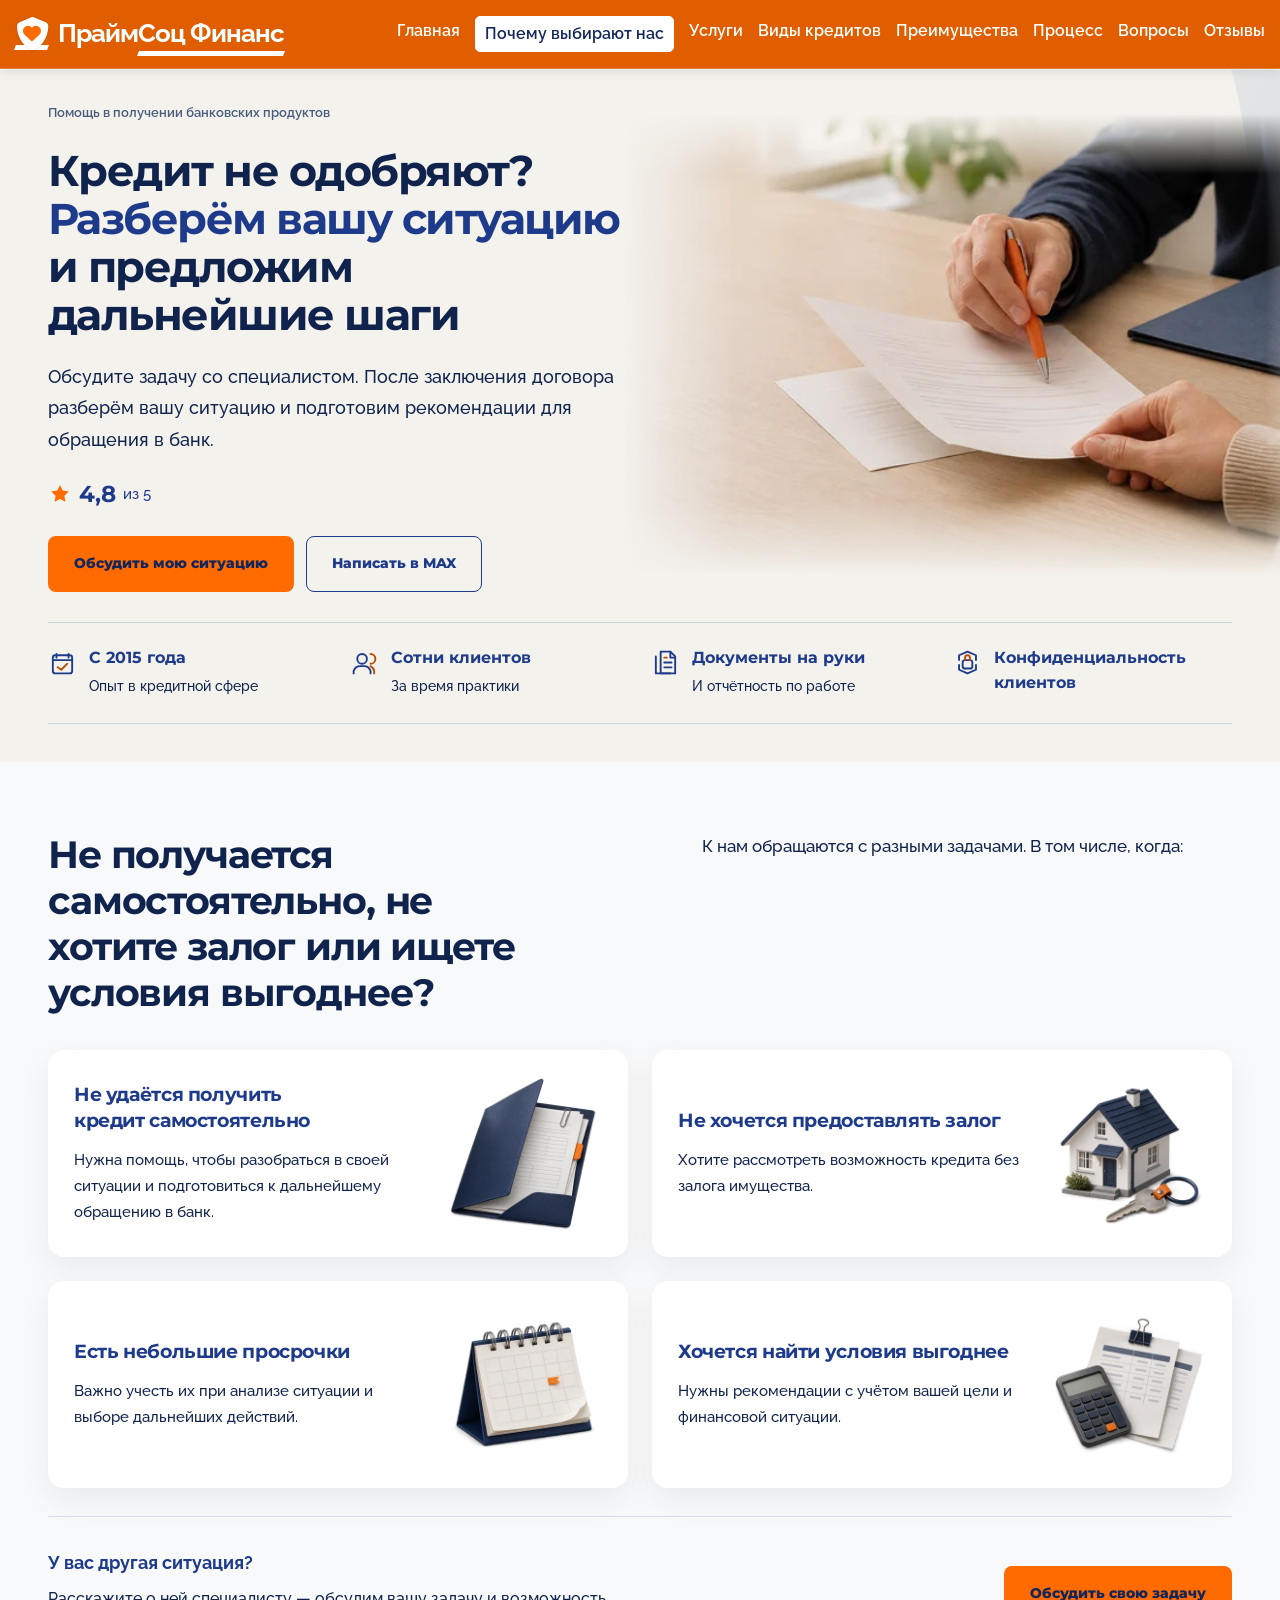
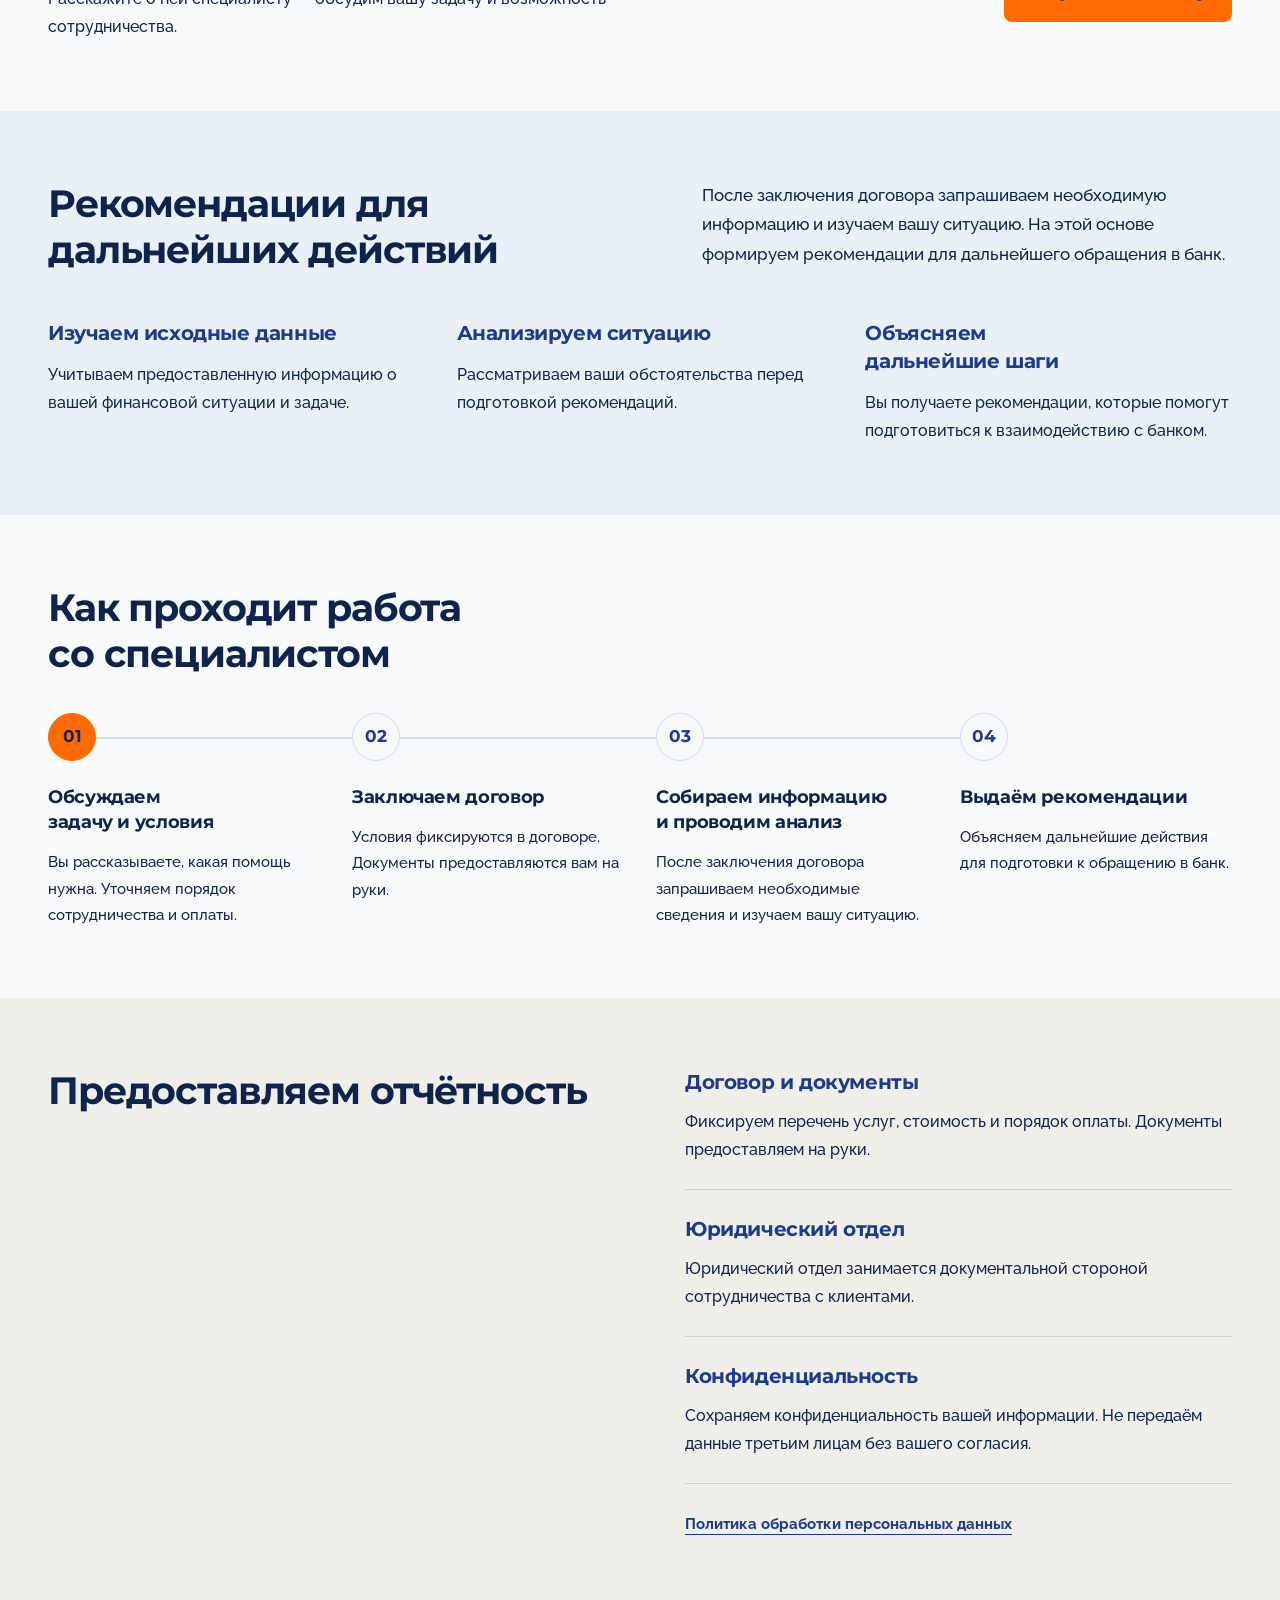
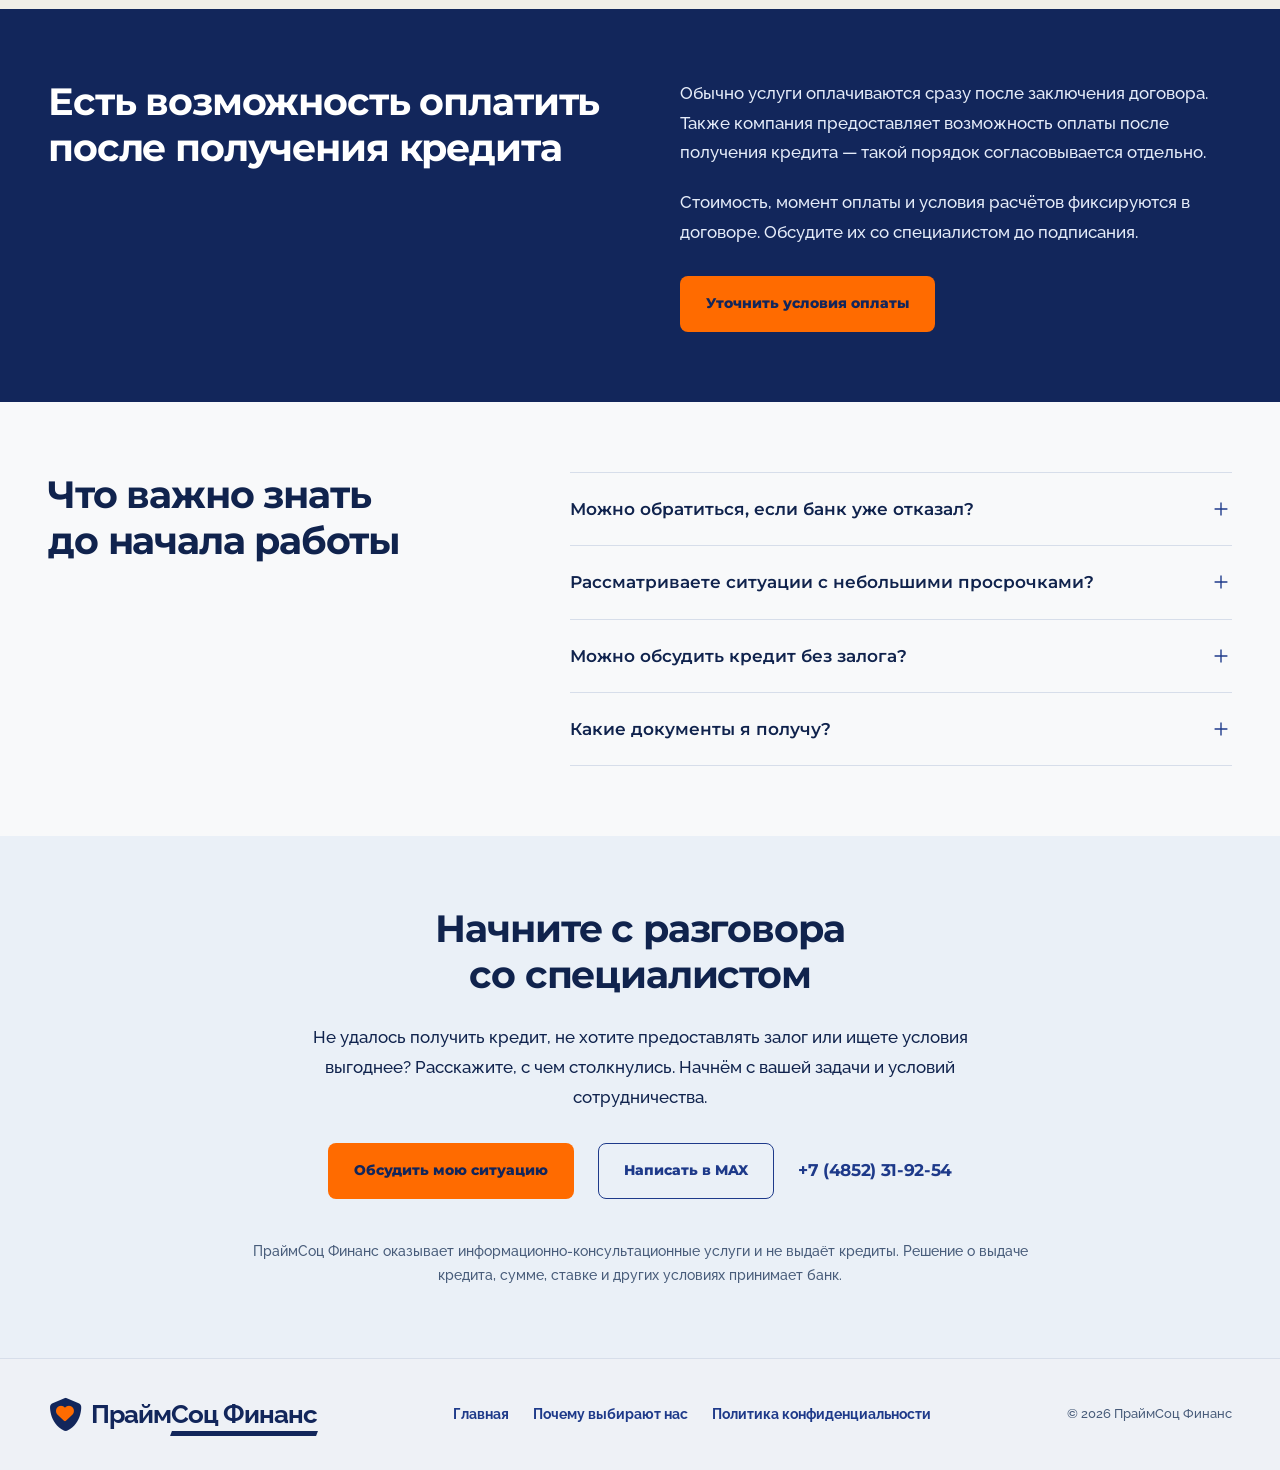
==== commit a7743a9e: "Polish v9 footer identity, rating and sequential content motion" ====
--- a/consultation.html
+++ b/consultation.html
@@ -1,5 +1,5 @@
 <!doctype html>
-<html lang="ru"><head><meta http-equiv="Content-Security-Policy" content="default-src 'self' data:; script-src 'self' 'unsafe-inline'; style-src 'self' 'unsafe-inline'; img-src 'self' data:; font-src 'self'; connect-src 'none'; form-action 'none'; base-uri 'none'; frame-src 'none'; object-src 'none'"><meta name="robots" content="noindex,nofollow"><meta charset="utf-8"><meta name="viewport" content="width=device-width, initial-scale=1"><title>Помощь в получении кредита — ПраймСоц Финанс</title><meta name="description" content="Обсудите задачу со специалистом ПраймСоц Финанс. Анализ ситуации и рекомендации для обращения в банк, работа по договору."><meta name="theme-color" content="#1e3a8a"><link rel="icon" href="favicon.ico"><link rel="stylesheet" href="assets/fonts/fonts.css"><link rel="stylesheet" href="assets/pages.css"><link rel="preload" as="image" href="assets/hero-consultation-v7-1440.webp" imagesrcset="assets/hero-consultation-v7-640.webp 640w, assets/hero-consultation-v7-1440.webp 1440w" imagesizes="(max-width:720px) 110vw, 48vw"><link rel="stylesheet" href="assets/consultation-v8.css"><script src="assets/pages.js" defer></script><link rel="stylesheet" href="assets/shared-menu.css"><script src="assets/shared-menu.js" defer></script><script src="assets/consultation-v8.js" defer></script><link rel="stylesheet" href="assets/demo.css"></head><body class="shared-menu-page consultation-page consultation-v8"><a class="skip-link" href="#main">К содержанию</a>
+<html lang="ru"><head><meta http-equiv="Content-Security-Policy" content="default-src 'self' data:; script-src 'self' 'unsafe-inline'; style-src 'self' 'unsafe-inline'; img-src 'self' data:; font-src 'self'; connect-src 'none'; form-action 'none'; base-uri 'none'; frame-src 'none'; object-src 'none'"><meta name="robots" content="noindex,nofollow"><meta charset="utf-8"><meta name="viewport" content="width=device-width, initial-scale=1"><title>Помощь в получении кредита — ПраймСоц Финанс</title><meta name="description" content="Обсудите задачу со специалистом ПраймСоц Финанс. Анализ ситуации и рекомендации для обращения в банк, работа по договору."><meta name="theme-color" content="#1e3a8a"><link rel="icon" href="favicon.ico"><link rel="stylesheet" href="assets/fonts/fonts.css"><link rel="stylesheet" href="assets/pages.css"><link rel="preload" as="image" href="assets/hero-consultation-v7-1440.webp" imagesrcset="assets/hero-consultation-v7-640.webp 640w, assets/hero-consultation-v7-1440.webp 1440w" imagesizes="(max-width:720px) 110vw, 48vw"><link rel="stylesheet" href="assets/consultation-v8.css"><script src="assets/pages.js" defer></script><link rel="stylesheet" href="assets/shared-menu.css"><script src="assets/shared-menu.js" defer></script><script src="assets/consultation-v9.js" defer></script><link rel="stylesheet" href="assets/footer-brand.css"><link rel="stylesheet" href="assets/consultation-v9.css"><link rel="stylesheet" href="assets/demo.css"></head><body class="shared-menu-page consultation-page consultation-v8"><a class="skip-link" href="#main">К содержанию</a>
 <header class="site-menu">
         <div class="container header-container">
             <a href="index.html" class="logo" aria-label="ПраймСоц Финанс — главная">
@@ -24,11 +24,11 @@
     </header>
 <main id="main" class="marketing-main">
 <section class="m-hero m-hero--human" aria-labelledby="offer-title"><div class="m-hero-ambient" aria-hidden="true"><svg viewBox="0 0 1600 900" preserveAspectRatio="xMidYMid slice"><defs><linearGradient id="ribbon-blue-v8" x1="0" y1="0" x2="1" y2="1"><stop stop-color="#dce5f0"/><stop offset="1" stop-color="#728bb4"/></linearGradient><linearGradient id="ribbon-orange-v8" x1="0" y1="0" x2="1" y2="1"><stop stop-color="#ffdabf"/><stop offset="1" stop-color="#edaa76"/></linearGradient></defs><path d="M1330-300C1760 30 1480 90 1750 410" stroke="url(#ribbon-blue-v8)" stroke-width="100"/><path d="M1580-100C1830 110 1660 300 1780 610" stroke="url(#ribbon-orange-v8)" stroke-width="52"/></svg></div><div class="wrap m-hero-grid"><div class="m-hero-copy">
-<p class="m-brand-line"><strong>ПраймСоц Финанс</strong><span>Помощь в получении банковских продуктов</span></p>
+<p class="m-brand-line"><span>Помощь в получении банковских продуктов</span></p>
 
 <h1 id="offer-title">Кредит не одобряют? <span>Разберём вашу ситуацию</span> и предложим дальнейшие шаги</h1>
 <p class="m-lead">Обсудите задачу со специалистом. После заключения договора разберём вашу ситуацию и подготовим рекомендации для обращения в банк.</p>
-<a class="m-rating" href="https://xn--80aaxdphbefkof8a1a.xn--p1ai/#testimonials" target="_blank" rel="noopener noreferrer" aria-label="Оценка клиентов 4,8 из 5. Отзывы на основном сайте" data-rating-mode="snapshot"><svg viewBox="0 0 24 24" aria-hidden="true"><path d="m12 3 2.7 5.5 6.1.9-4.4 4.3 1 6.1-5.4-2.9-5.4 2.9 1-6.1-4.4-4.3 6.1-.9Z"/></svg><strong class="m-rating-value">4,8</strong><span>из 5</span><span class="m-rating-label">Отзывы клиентов</span></a><div class="m-hero-action"><div class="m-contact-actions"><a class="button m-cta" href="tel:+74852319254" aria-label="Обсудить мою ситуацию: позвонить +7 (4852) 31-92-54" >Обсудить мою ситуацию</a><a class="button m-cta m-max" href="https://max.ru/u/f9LHodD0cOIh50-ziGTxpJ-xn0XwiJT__QxPwxd8AxRT8jGUL5uu3jGXrtw" target="_blank" rel="noopener noreferrer" aria-label="Написать в MAX — откроется в новой вкладке">Написать в MAX</a></div></div>
+<div class="m-rating" role="img" aria-label="Оценка клиентов 4,8 из 5" data-rating-mode="snapshot"><svg viewBox="0 0 24 24" aria-hidden="true"><path d="m12 3 2.7 5.5 6.1.9-4.4 4.3 1 6.1-5.4-2.9-5.4 2.9 1-6.1-4.4-4.3 6.1-.9Z"/></svg><strong class="m-rating-value" aria-hidden="true">4,8</strong><span>из 5</span></div><div class="m-hero-action"><div class="m-contact-actions"><a class="button m-cta" href="tel:+74852319254" aria-label="Обсудить мою ситуацию: позвонить +7 (4852) 31-92-54" >Обсудить мою ситуацию</a><a class="button m-cta m-max" href="https://max.ru/u/f9LHodD0cOIh50-ziGTxpJ-xn0XwiJT__QxPwxd8AxRT8jGUL5uu3jGXrtw" target="_blank" rel="noopener noreferrer" aria-label="Написать в MAX — откроется в новой вкладке">Написать в MAX</a></div></div>
 </div><figure class="m-hero-object"><img src="assets/hero-consultation-v7-1440.webp" srcset="assets/hero-consultation-v7-640.webp 640w, assets/hero-consultation-v7-1440.webp 1440w" sizes="(max-width:720px) 110vw, 48vw" width="1440" height="960" fetchpriority="high" decoding="async" alt="Тематическая иллюстрация консультации: совместный разбор документов"></figure>
 <div class="m-hero-evidence"><ul class="m-facts"><li><svg viewBox="0 0 24 24" aria-hidden="true"><path d="M7 5v3m10-3v3M5 10h14M6 6h12a2 2 0 0 1 2 2v11a2 2 0 0 1-2 2H6a2 2 0 0 1-2-2V8a2 2 0 0 1 2-2Z"/><path class="icon-accent" d="m8 16 3 2 5-5"/></svg><div><strong>С 2015 года</strong><span>Опыт в кредитной сфере</span></div></li><li><svg viewBox="0 0 24 24" aria-hidden="true"><path d="M10 13a4 4 0 1 0 0-8 4 4 0 0 0 0 8Zm-7 8v-2a6 6 0 0 1 6-4h2a6 6 0 0 1 6 4v2"/><path class="icon-accent" d="M17 5a4 4 0 0 1 0 8m3 8v-2a6 6 0 0 0-3-4"/></svg><div><strong>Сотни клиентов</strong><span>За время практики</span></div></li><li><svg viewBox="0 0 24 24" aria-hidden="true"><path d="M8 3h8l4 4v14H8Z"/><path d="M16 3v5h4M4 7v14h12M11 12h6m-6 4h6"/><path class="icon-accent" d="M11 8h2"/></svg><div><strong>Документы на руки</strong><span>И отчётность по работе</span></div></li><li><svg viewBox="0 0 24 24" aria-hidden="true"><path d="M5 10V6l7-3 7 3v4M5 14v4l7 3 7-3v-4"/><rect x="8" y="10" width="8" height="7" rx="2"/><path class="icon-accent" d="M10 10V8a2 2 0 0 1 4 0v2"/></svg><div><strong>Конфиденциальность клиентов</strong></div></li></ul>
 </div>
@@ -42,4 +42,7 @@
 <section class="m-payment m-section" aria-labelledby="payment-title"><div class="wrap m-payment-layout"><h2 id="payment-title">Есть возможность оплатить после получения кредита</h2><div><p>Обычно услуги оплачиваются сразу после заключения договора. Также компания предоставляет возможность оплаты после получения кредита — такой порядок согласовывается отдельно.</p><p>Стоимость, момент оплаты и условия расчётов фиксируются в договоре. Обсудите их со специалистом до подписания.</p><a class="button m-cta" href="tel:+74852319254" aria-label="Уточнить условия оплаты: позвонить +7 (4852) 31-92-54" >Уточнить условия оплаты</a></div></div></section>
 <section class="m-faq m-section wrap" aria-labelledby="faq-title"><div class="m-faq-layout"><h2 id="faq-title">Что важно знать до начала работы</h2><div><details><summary>Можно обратиться, если банк уже отказал?<svg viewBox="0 0 24 24" aria-hidden="true"><path d="M12 5v14M5 12h14"/></svg></summary><p>Да. К нам обращаются, когда получить кредит самостоятельно не удалось. После заключения договора анализируем ситуацию и выдаём рекомендации для дальнейших действий.</p></details><details><summary>Рассматриваете ситуации с небольшими просрочками?<svg viewBox="0 0 24 24" aria-hidden="true"><path d="M12 5v14M5 12h14"/></svg></summary><p>Да, такие обращения входят в нашу практику. Небольшие просрочки учитываются при анализе вашей ситуации.</p></details><details><summary>Можно обсудить кредит без залога?<svg viewBox="0 0 24 24" aria-hidden="true"><path d="M12 5v14M5 12h14"/></svg></summary><p>Да. Расскажите специалисту, какой вариант кредита рассматриваете. Дальнейшую работу и условия сотрудничества согласуем до заключения договора.</p></details><details><summary>Какие документы я получу?<svg viewBox="0 0 24 24" aria-hidden="true"><path d="M12 5v14M5 12h14"/></svg></summary><p>При заключении договора вы получаете документы на руки. По выполненной работе предоставляем отчётность.</p></details></div></div></section>
 <section class="m-final m-section" aria-labelledby="final-title"><div class="wrap m-final-inner"><h2 id="final-title">Начните с разговора со специалистом</h2><p>Не удалось получить кредит, не хотите предоставлять залог или ищете условия выгоднее? Расскажите, с чем столкнулись. Начнём с вашей задачи и условий сотрудничества.</p><div class="m-final-action"><a class="button m-cta" href="tel:+74852319254" aria-label="Обсудить мою ситуацию: позвонить +7 (4852) 31-92-54" >Обсудить мою ситуацию</a><a class="button m-cta m-max" href="https://max.ru/u/f9LHodD0cOIh50-ziGTxpJ-xn0XwiJT__QxPwxd8AxRT8jGUL5uu3jGXrtw" target="_blank" rel="noopener noreferrer" aria-label="Написать в MAX — откроется в новой вкладке">Написать в MAX</a><a class="contact-phone" href="tel:+74852319254">+7 (4852) 31-92-54</a></div><p class="m-final-disclaimer">ПраймСоц Финанс оказывает информационно-консультационные услуги и не выдаёт кредиты. Решение о выдаче кредита, сумме, ставке и других условиях принимает банк.</p></div></section>
-</main><footer class="site-footer"><div class="wrap footer-inner"><a class="brand" href="index.html" aria-label="ПраймСоц Финанс — главная"><svg class="brand-symbol" viewBox="0 0 40 44" aria-hidden="true"><path d="M20 2 37 9v12c0 10-8 17-17 21C11 38 3 31 3 21V9Z" fill="currentColor"/><path d="M20 29 10 19c-5-7 4-12 10-5 6-7 15-2 10 5Z" fill="#ff6b00"/></svg><span>ПраймСоц <span class="brand-finance">Финанс</span></span></a><nav aria-label="Навигация в подвале"><a href="index.html">Главная</a><a href="consultation.html" aria-current="page">Почему выбирают нас</a><a href="privacy.html">Политика</a></nav><p>© <span data-year>2026</span> ПраймСоц Финанс</p></div></footer></body></html>
+</main><footer class="site-footer"><div class="wrap footer-inner"><a href="index.html" class="logo footer-logo" aria-label="ПраймСоц Финанс — главная">
+                <span class="logo-icon"><i class="fas fa-shield logo-shield" aria-hidden="true"></i><i class="fas fa-heart logo-heart" aria-hidden="true"></i></span>
+                Прайм<span>Соц Финанс</span>
+            </a><nav aria-label="Навигация в подвале"><a href="index.html">Главная</a><a href="consultation.html" aria-current="page">Почему выбирают нас</a><a href="privacy.html">Политика конфиденциальности</a></nav><p>© <span data-year>2026</span> ПраймСоц Финанс</p></div></footer></body></html>
--- a/assets/footer-brand.css
+++ b/assets/footer-brand.css
@@ -0,0 +1,11 @@
+/* Reuses the incumbent header mark and lettering in every footer. */
+footer .footer-logo{display:inline-flex;align-items:center;position:relative;isolation:isolate;max-width:100%;margin:0 0 18px;color:white;text-decoration:none;font-family:Raleway,Arial,sans-serif;font-weight:900;font-size:clamp(1.2rem,4.4vw,1.6rem);letter-spacing:-1px;line-height:1.7;white-space:nowrap}
+footer .footer-logo>span:not(.logo-icon){position:relative}footer .footer-logo>span:not(.logo-icon)::before{content:"";position:absolute;bottom:0;left:0;width:100%;height:5px;background:white;transform:skewX(-20deg);z-index:-1}
+footer .footer-logo .logo-icon{display:inline-flex;align-items:center;justify-content:center;width:1.3em;height:1.3em;margin-right:10px;position:relative;flex:none}
+footer .footer-logo .fas{font-family:"Header Icons"!important;font-weight:900;font-style:normal;line-height:1;-webkit-font-smoothing:antialiased}footer .footer-logo .fa-shield::before{content:"\f132"}footer .footer-logo .fa-heart::before{content:"\f004"}
+footer .footer-logo .logo-shield{position:absolute;color:white;font-size:1.3em;z-index:1}footer .footer-logo .logo-heart{position:absolute;color:#ff6b00;font-size:.7em;z-index:2;top:50%;left:50%;transform:translate(-50%,-50%)}
+footer .footer-logo:focus-visible{outline:3px solid #ffab70;outline-offset:5px}footer nav a{overflow-wrap:anywhere}
+.site-footer .footer-inner{flex-wrap:wrap}.site-footer .footer-inner nav{flex-wrap:wrap}.site-footer .footer-logo{margin-bottom:0}
+
+/* New pages have a light footer; retain the same mark in navy. */
+.site-footer .footer-logo,.site-footer .footer-logo .logo-shield{color:#12265b}.site-footer .footer-logo>span:not(.logo-icon)::before{background:#12265b}
--- a/assets/consultation-v9.css
+++ b/assets/consultation-v9.css
@@ -0,0 +1,6 @@
+/* Narrow v9 refinements; the approved v8 layout remains intact. */
+.consultation-v8 .m-brand-line span{margin-top:0}.consultation-v8 .m-rating{gap:7px;cursor:default}.consultation-v8 .m-rating svg{width:24px;height:24px}.consultation-v8 .m-rating-value{font-size:23px}
+.v9-reveal-pending{opacity:0;transform:translateY(12px)}.v9-reveal-pending.v9-reveal-step{transform:none}.v9-revealed{opacity:1;transform:none;transition:opacity .66s cubic-bezier(.16,1,.3,1),transform .66s cubic-bezier(.16,1,.3,1);transition-delay:var(--reveal-delay,0ms)}
+@media(max-width:720px){.consultation-v8 .m-rating-value{font-size:21px}.consultation-v8 .m-rating svg{width:23px;height:23px}}
+@media(prefers-reduced-motion:reduce){.v9-reveal-pending,.v9-revealed{opacity:1;transform:none;transition:none!important}}
+@media print{.v9-reveal-pending,.v9-revealed{opacity:1;transform:none;transition:none!important}}
